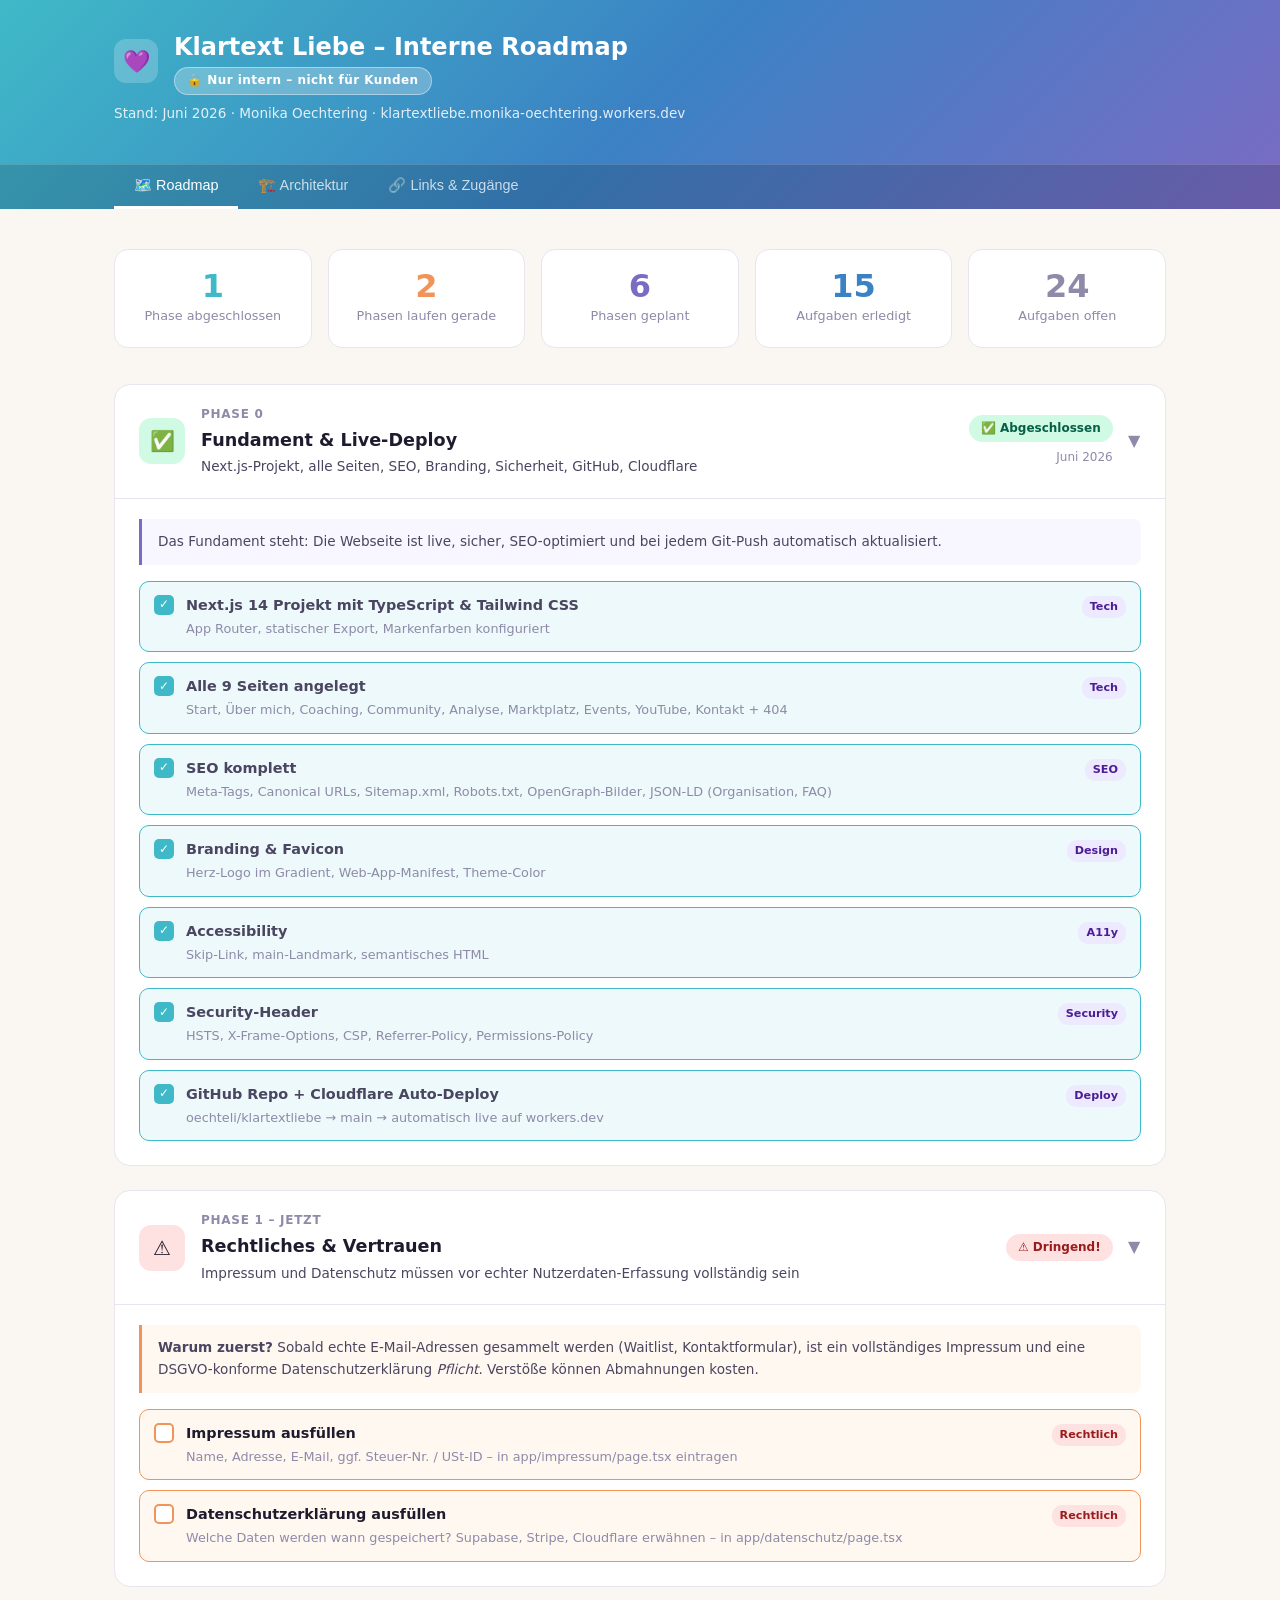
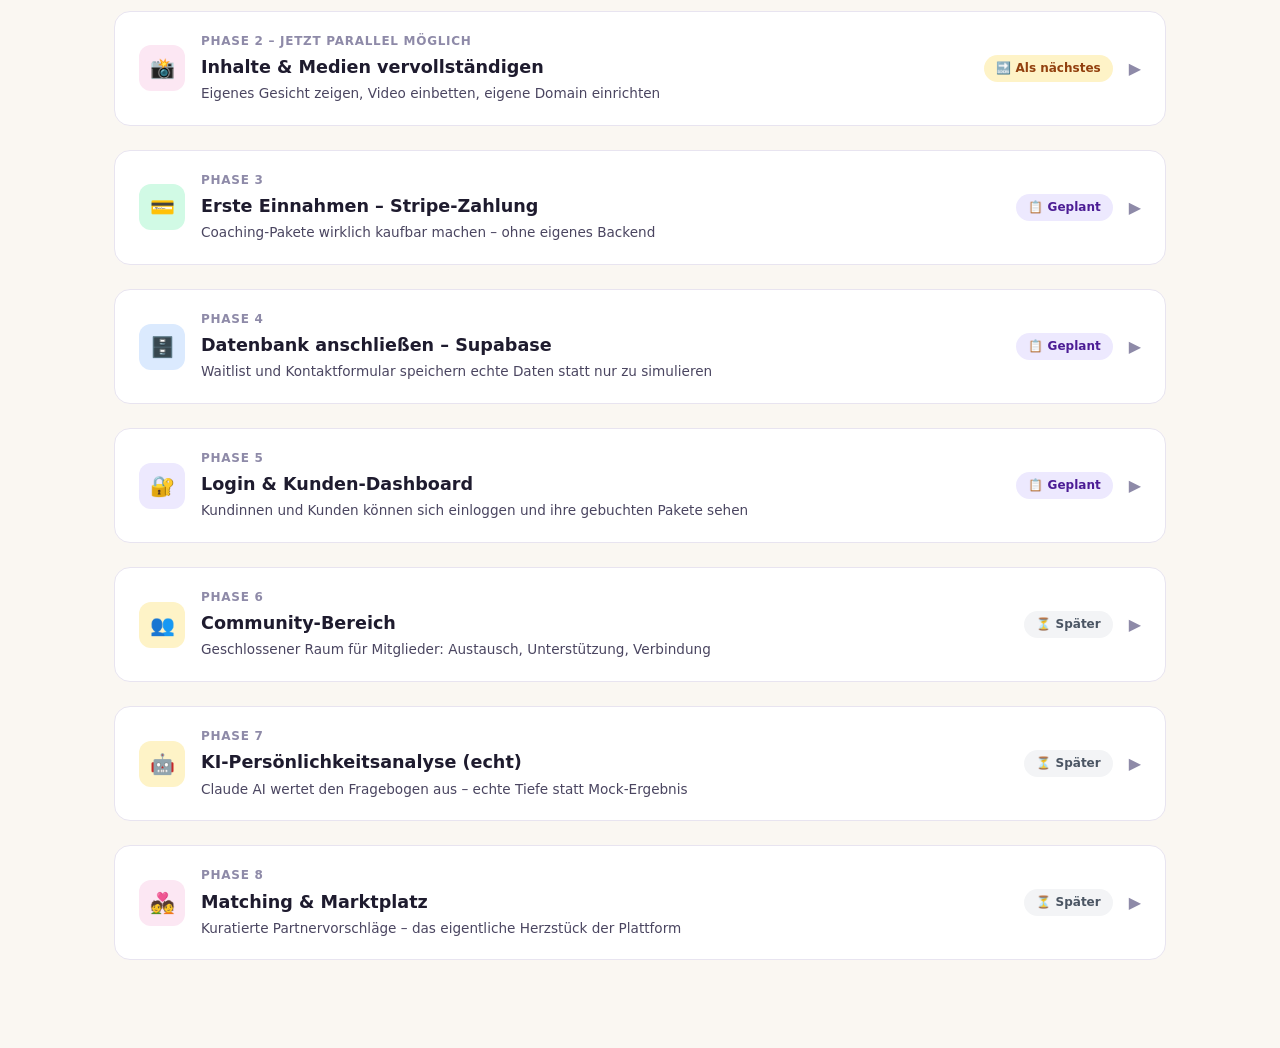
==== index.html @ fbf9bda3 "Initial commit: Klartext Liebe interne Roadmap" ====
<!DOCTYPE html>
<html lang="de">
<head>
  <meta charset="UTF-8" />
  <meta name="viewport" content="width=device-width, initial-scale=1.0" />
  <title>Klartext Liebe – Interne Roadmap</title>
  <style>
    :root {
      --teal:   #3FB9C7;
      --blue:   #3B82C4;
      --violet: #7C6BC4;
      --pink:   #E06A9E;
      --orange: #F0945A;
      --cream:  #FAF7F2;
      --ink:    #1E1B2E;
      --ink2:   #4A4560;
      --ink3:   #8E8AA8;
      --white:  #FFFFFF;
      --border: #E8E4F0;
      --done-bg:   #EDF9FA;
      --done-bdr:  #3FB9C7;
      --open-bg:   #F8F7FF;
      --open-bdr:  #D4CEF0;
      --warn-bg:   #FFF8F0;
      --warn-bdr:  #F0945A;
    }
    * { box-sizing: border-box; margin: 0; padding: 0; }
    body {
      font-family: 'Segoe UI', system-ui, -apple-system, sans-serif;
      background: var(--cream);
      color: var(--ink);
      line-height: 1.6;
    }

    /* ── HEADER ── */
    header {
      background: linear-gradient(135deg, var(--teal), var(--blue), var(--violet));
      color: white;
      padding: 0;
    }
    .header-inner {
      max-width: 1100px;
      margin: 0 auto;
      padding: 28px 24px 20px;
    }
    .header-top {
      display: flex;
      align-items: center;
      gap: 16px;
      margin-bottom: 8px;
    }
    .header-logo {
      width: 44px; height: 44px;
      background: rgba(255,255,255,.2);
      border-radius: 12px;
      display: flex; align-items: center; justify-content: center;
      font-size: 22px;
    }
    .header-title { font-size: 1.5rem; font-weight: 700; }
    .header-sub { font-size: .85rem; opacity: .85; margin-bottom: 20px; }
    .badge-intern {
      display: inline-block;
      background: rgba(255,255,255,.25);
      border: 1px solid rgba(255,255,255,.4);
      border-radius: 20px;
      padding: 3px 12px;
      font-size: .75rem;
      font-weight: 600;
      letter-spacing: .04em;
    }

    /* ── NAV ── */
    nav {
      background: rgba(0,0,0,.15);
      border-top: 1px solid rgba(255,255,255,.15);
    }
    .nav-inner {
      max-width: 1100px;
      margin: 0 auto;
      padding: 0 24px;
      display: flex;
      gap: 0;
    }
    .nav-btn {
      background: none;
      border: none;
      color: rgba(255,255,255,.75);
      padding: 12px 20px;
      font-size: .9rem;
      font-weight: 500;
      cursor: pointer;
      border-bottom: 3px solid transparent;
      transition: all .2s;
    }
    .nav-btn:hover { color: white; }
    .nav-btn.active {
      color: white;
      border-bottom-color: white;
    }

    /* ── MAIN ── */
    main {
      max-width: 1100px;
      margin: 0 auto;
      padding: 32px 24px 64px;
    }

    /* ── TABS ── */
    .tab { display: none; }
    .tab.active { display: block; }

    /* ── PROGRESS OVERVIEW ── */
    .progress-grid {
      display: grid;
      grid-template-columns: repeat(auto-fit, minmax(160px, 1fr));
      gap: 16px;
      margin-bottom: 36px;
    }
    .progress-card {
      background: white;
      border-radius: 14px;
      padding: 20px;
      border: 1px solid var(--border);
      text-align: center;
    }
    .progress-num {
      font-size: 2rem;
      font-weight: 700;
      line-height: 1;
      margin-bottom: 4px;
    }
    .progress-label { font-size: .8rem; color: var(--ink3); }
    .c-teal   { color: var(--teal); }
    .c-orange { color: var(--orange); }
    .c-blue   { color: var(--blue); }
    .c-violet { color: var(--violet); }

    /* ── PHASE CARDS ── */
    .phase {
      background: white;
      border-radius: 16px;
      border: 1px solid var(--border);
      margin-bottom: 24px;
      overflow: hidden;
    }
    .phase-header {
      display: flex;
      align-items: center;
      gap: 16px;
      padding: 20px 24px;
      cursor: pointer;
      user-select: none;
    }
    .phase-header:hover { background: var(--cream); }
    .phase-icon {
      width: 46px; height: 46px;
      border-radius: 12px;
      display: flex; align-items: center; justify-content: center;
      font-size: 20px;
      flex-shrink: 0;
    }
    .phase-meta { flex: 1; }
    .phase-num {
      font-size: .75rem;
      font-weight: 600;
      letter-spacing: .06em;
      color: var(--ink3);
      text-transform: uppercase;
    }
    .phase-title { font-size: 1.1rem; font-weight: 700; margin: 2px 0; }
    .phase-desc { font-size: .85rem; color: var(--ink2); }
    .phase-status {
      display: flex;
      flex-direction: column;
      align-items: flex-end;
      gap: 6px;
    }
    .status-pill {
      padding: 4px 12px;
      border-radius: 20px;
      font-size: .75rem;
      font-weight: 600;
    }
    .pill-done   { background: #D1FAE5; color: #065F46; }
    .pill-active { background: #FEF3C7; color: #92400E; }
    .pill-open   { background: #EDE9FE; color: #4C1D95; }
    .pill-later  { background: #F3F4F6; color: #4B5563; }
    .pill-urgent { background: #FEE2E2; color: #991B1B; }
    .phase-chevron {
      font-size: 1rem;
      color: var(--ink3);
      transition: transform .2s;
    }
    .phase.open .phase-chevron { transform: rotate(90deg); }

    .phase-body {
      display: none;
      border-top: 1px solid var(--border);
      padding: 20px 24px 24px;
    }
    .phase.open .phase-body { display: block; }

    .phase-why {
      background: var(--open-bg);
      border-left: 3px solid var(--violet);
      border-radius: 0 8px 8px 0;
      padding: 12px 16px;
      font-size: .85rem;
      color: var(--ink2);
      margin-bottom: 16px;
    }

    /* ── TASK LIST ── */
    .task-list { list-style: none; display: flex; flex-direction: column; gap: 10px; }
    .task-item {
      display: flex;
      align-items: flex-start;
      gap: 12px;
      padding: 12px 14px;
      border-radius: 10px;
      border: 1px solid;
    }
    .task-item.done {
      background: var(--done-bg);
      border-color: var(--done-bdr);
    }
    .task-item.open {
      background: var(--open-bg);
      border-color: var(--open-bdr);
    }
    .task-item.urgent {
      background: var(--warn-bg);
      border-color: var(--warn-bdr);
    }
    .task-check {
      width: 20px; height: 20px;
      border-radius: 5px;
      flex-shrink: 0;
      margin-top: 1px;
      display: flex; align-items: center; justify-content: center;
      font-size: 12px;
      font-weight: 700;
    }
    .task-item.done .task-check   { background: var(--teal); color: white; }
    .task-item.open .task-check   { background: white; border: 2px solid var(--open-bdr); }
    .task-item.urgent .task-check { background: white; border: 2px solid var(--orange); }
    .task-content { flex: 1; }
    .task-name { font-size: .9rem; font-weight: 600; }
    .task-item.done .task-name { color: var(--ink2); }
    .task-detail { font-size: .8rem; color: var(--ink3); margin-top: 2px; }
    .task-tag {
      font-size: .7rem;
      padding: 2px 8px;
      border-radius: 10px;
      font-weight: 600;
      flex-shrink: 0;
      margin-top: 2px;
    }
    .tag-legal  { background: #FEE2E2; color: #991B1B; }
    .tag-stripe { background: #D1FAE5; color: #065F46; }
    .tag-supa   { background: #DBEAFE; color: #1E40AF; }
    .tag-dev    { background: #EDE9FE; color: #4C1D95; }
    .tag-ai     { background: #FEF3C7; color: #92400E; }
    .tag-content{ background: #FCE7F3; color: #831843; }

    /* ── ARCHITEKTUR-TAB ── */
    .arch-section { margin-bottom: 32px; }
    .arch-title {
      font-size: 1rem;
      font-weight: 700;
      color: var(--violet);
      border-bottom: 2px solid var(--violet);
      padding-bottom: 6px;
      margin-bottom: 16px;
    }
    .arch-grid {
      display: grid;
      grid-template-columns: repeat(auto-fit, minmax(220px, 1fr));
      gap: 14px;
    }
    .arch-card {
      background: white;
      border-radius: 12px;
      border: 1px solid var(--border);
      padding: 16px;
    }
    .arch-card-icon { font-size: 1.6rem; margin-bottom: 8px; }
    .arch-card-name { font-size: .9rem; font-weight: 700; margin-bottom: 4px; }
    .arch-card-desc { font-size: .78rem; color: var(--ink2); }
    .arch-card-status {
      margin-top: 8px;
      font-size: .72rem;
      font-weight: 600;
    }
    .as-live  { color: #065F46; }
    .as-plan  { color: #1E40AF; }
    .as-later { color: #6B7280; }

    .flow-box {
      background: white;
      border: 1px solid var(--border);
      border-radius: 12px;
      padding: 20px 24px;
      margin-bottom: 16px;
    }
    .flow-row {
      display: flex;
      align-items: center;
      gap: 8px;
      flex-wrap: wrap;
      margin-bottom: 8px;
    }
    .flow-step {
      background: linear-gradient(135deg, var(--teal), var(--blue));
      color: white;
      padding: 6px 14px;
      border-radius: 8px;
      font-size: .82rem;
      font-weight: 600;
    }
    .flow-step.done { background: #D1FAE5; color: #065F46; }
    .flow-step.plan { background: #EDE9FE; color: #4C1D95; }
    .flow-arrow { color: var(--ink3); font-size: 1.1rem; }
    .flow-label { font-size: .8rem; color: var(--ink2); margin-top: 4px; }

    /* ── LINKS ── */
    .links-row {
      display: flex;
      gap: 12px;
      flex-wrap: wrap;
      margin-top: 20px;
    }
    .link-pill {
      display: inline-flex;
      align-items: center;
      gap: 6px;
      background: white;
      border: 1px solid var(--border);
      border-radius: 8px;
      padding: 8px 16px;
      font-size: .85rem;
      font-weight: 500;
      text-decoration: none;
      color: var(--blue);
    }
    .link-pill:hover { border-color: var(--blue); }

    /* ── RESPONSIVE ── */
    @media (max-width: 600px) {
      .nav-btn { padding: 10px 12px; font-size: .8rem; }
      .phase-status { display: none; }
    }
  </style>
</head>
<body>

<header>
  <div class="header-inner">
    <div class="header-top">
      <div class="header-logo">💜</div>
      <div>
        <div class="header-title">Klartext Liebe – Interne Roadmap</div>
        <span class="badge-intern">🔒 Nur intern – nicht für Kunden</span>
      </div>
    </div>
    <div class="header-sub">Stand: Juni 2026 · Monika Oechtering · klartextliebe.monika-oechtering.workers.dev</div>
  </div>
  <nav>
    <div class="nav-inner">
      <button class="nav-btn active" onclick="showTab('roadmap', this)">🗺️ Roadmap</button>
      <button class="nav-btn" onclick="showTab('architektur', this)">🏗️ Architektur</button>
      <button class="nav-btn" onclick="showTab('links', this)">🔗 Links & Zugänge</button>
    </div>
  </nav>
</header>

<main>

  <!-- ══════════════════════════════════════════════════════ -->
  <!-- TAB: ROADMAP                                          -->
  <!-- ══════════════════════════════════════════════════════ -->
  <div id="tab-roadmap" class="tab active">

    <!-- Fortschritts-Übersicht -->
    <div class="progress-grid" style="margin-top:8px;">
      <div class="progress-card">
        <div class="progress-num c-teal">1</div>
        <div class="progress-label">Phase abgeschlossen</div>
      </div>
      <div class="progress-card">
        <div class="progress-num c-orange">2</div>
        <div class="progress-label">Phasen laufen gerade</div>
      </div>
      <div class="progress-card">
        <div class="progress-num c-violet">6</div>
        <div class="progress-label">Phasen geplant</div>
      </div>
      <div class="progress-card">
        <div class="progress-num c-blue">15</div>
        <div class="progress-label">Aufgaben erledigt</div>
      </div>
      <div class="progress-card">
        <div class="progress-num" style="color:var(--ink3)">24</div>
        <div class="progress-label">Aufgaben offen</div>
      </div>
    </div>

    <!-- PHASE 0 -->
    <div class="phase open" id="p0">
      <div class="phase-header" onclick="togglePhase('p0')">
        <div class="phase-icon" style="background:#D1FAE5">✅</div>
        <div class="phase-meta">
          <div class="phase-num">Phase 0</div>
          <div class="phase-title">Fundament &amp; Live-Deploy</div>
          <div class="phase-desc">Next.js-Projekt, alle Seiten, SEO, Branding, Sicherheit, GitHub, Cloudflare</div>
        </div>
        <div class="phase-status">
          <span class="status-pill pill-done">✅ Abgeschlossen</span>
          <span style="font-size:.75rem;color:var(--ink3)">Juni 2026</span>
        </div>
        <span class="phase-chevron">▶</span>
      </div>
      <div class="phase-body">
        <div class="phase-why">
          Das Fundament steht: Die Webseite ist live, sicher, SEO-optimiert und bei jedem Git-Push automatisch aktualisiert.
        </div>
        <ul class="task-list">
          <li class="task-item done"><div class="task-check">✓</div><div class="task-content"><div class="task-name">Next.js 14 Projekt mit TypeScript &amp; Tailwind CSS</div><div class="task-detail">App Router, statischer Export, Markenfarben konfiguriert</div></div><span class="task-tag tag-dev">Tech</span></li>
          <li class="task-item done"><div class="task-check">✓</div><div class="task-content"><div class="task-name">Alle 9 Seiten angelegt</div><div class="task-detail">Start, Über mich, Coaching, Community, Analyse, Marktplatz, Events, YouTube, Kontakt + 404</div></div><span class="task-tag tag-dev">Tech</span></li>
          <li class="task-item done"><div class="task-check">✓</div><div class="task-content"><div class="task-name">SEO komplett</div><div class="task-detail">Meta-Tags, Canonical URLs, Sitemap.xml, Robots.txt, OpenGraph-Bilder, JSON-LD (Organisation, FAQ)</div></div><span class="task-tag tag-dev">SEO</span></li>
          <li class="task-item done"><div class="task-check">✓</div><div class="task-content"><div class="task-name">Branding &amp; Favicon</div><div class="task-detail">Herz-Logo im Gradient, Web-App-Manifest, Theme-Color</div></div><span class="task-tag tag-dev">Design</span></li>
          <li class="task-item done"><div class="task-check">✓</div><div class="task-content"><div class="task-name">Accessibility</div><div class="task-detail">Skip-Link, main-Landmark, semantisches HTML</div></div><span class="task-tag tag-dev">A11y</span></li>
          <li class="task-item done"><div class="task-check">✓</div><div class="task-content"><div class="task-name">Security-Header</div><div class="task-detail">HSTS, X-Frame-Options, CSP, Referrer-Policy, Permissions-Policy</div></div><span class="task-tag tag-dev">Security</span></li>
          <li class="task-item done"><div class="task-check">✓</div><div class="task-content"><div class="task-name">GitHub Repo + Cloudflare Auto-Deploy</div><div class="task-detail">oechteli/klartextliebe → main → automatisch live auf workers.dev</div></div><span class="task-tag tag-dev">Deploy</span></li>
        </ul>
      </div>
    </div>

    <!-- PHASE 1 -->
    <div class="phase open" id="p1">
      <div class="phase-header" onclick="togglePhase('p1')">
        <div class="phase-icon" style="background:#FEE2E2">⚠️</div>
        <div class="phase-meta">
          <div class="phase-num">Phase 1 – JETZT</div>
          <div class="phase-title">Rechtliches &amp; Vertrauen</div>
          <div class="phase-desc">Impressum und Datenschutz müssen vor echter Nutzerdaten-Erfassung vollständig sein</div>
        </div>
        <div class="phase-status">
          <span class="status-pill pill-urgent">⚠️ Dringend!</span>
        </div>
        <span class="phase-chevron">▶</span>
      </div>
      <div class="phase-body">
        <div class="phase-why" style="border-color:var(--orange);background:var(--warn-bg)">
          <strong>Warum zuerst?</strong> Sobald echte E-Mail-Adressen gesammelt werden (Waitlist, Kontaktformular), ist ein vollständiges Impressum und eine DSGVO-konforme Datenschutzerklärung <em>Pflicht</em>. Verstöße können Abmahnungen kosten.
        </div>
        <ul class="task-list">
          <li class="task-item urgent"><div class="task-check"></div><div class="task-content"><div class="task-name">Impressum ausfüllen</div><div class="task-detail">Name, Adresse, E-Mail, ggf. Steuer-Nr. / USt-ID – in app/impressum/page.tsx eintragen</div></div><span class="task-tag tag-legal">Rechtlich</span></li>
          <li class="task-item urgent"><div class="task-check"></div><div class="task-content"><div class="task-name">Datenschutzerklärung ausfüllen</div><div class="task-detail">Welche Daten werden wann gespeichert? Supabase, Stripe, Cloudflare erwähnen – in app/datenschutz/page.tsx</div></div><span class="task-tag tag-legal">Rechtlich</span></li>
        </ul>
      </div>
    </div>

    <!-- PHASE 2 -->
    <div class="phase" id="p2">
      <div class="phase-header" onclick="togglePhase('p2')">
        <div class="phase-icon" style="background:#FCE7F3">📸</div>
        <div class="phase-meta">
          <div class="phase-num">Phase 2 – Jetzt parallel möglich</div>
          <div class="phase-title">Inhalte &amp; Medien vervollständigen</div>
          <div class="phase-desc">Eigenes Gesicht zeigen, Video einbetten, eigene Domain einrichten</div>
        </div>
        <div class="phase-status">
          <span class="status-pill pill-active">🔜 Als nächstes</span>
        </div>
        <span class="phase-chevron">▶</span>
      </div>
      <div class="phase-body">
        <div class="phase-why">
          Vertrauen entsteht durch ein echtes Gesicht und persönliche Stimme. YouTube-Videos zeigen die Persönlichkeit. Eine eigene Domain (klartext-liebe.de) wirkt professioneller als workers.dev.
        </div>
        <ul class="task-list">
          <li class="task-item open"><div class="task-check"></div><div class="task-content"><div class="task-name">Profil-Foto hochladen</div><div class="task-detail">Foto unter public/brand/ ablegen, in app/ueber-mich/page.tsx einbinden</div></div><span class="task-tag tag-content">Inhalt</span></li>
          <li class="task-item open"><div class="task-check"></div><div class="task-content"><div class="task-name">YouTube-Video einbetten</div><div class="task-detail">Erstes @klartextliebe-Video in app/youtube/page.tsx einbinden (Intro-Video / Teaser)</div></div><span class="task-tag tag-content">Inhalt</span></li>
          <li class="task-item open"><div class="task-check"></div><div class="task-content"><div class="task-name">Domain klartext-liebe.de kaufen &amp; verbinden</div><div class="task-detail">Bei Cloudflare oder einem Registrar kaufen → DNS-Eintrag auf Cloudflare Workers → NEXT_PUBLIC_SITE_URL als Build-Variable setzen</div></div><span class="task-tag tag-dev">Domain</span></li>
        </ul>
      </div>
    </div>

    <!-- PHASE 3 -->
    <div class="phase" id="p3">
      <div class="phase-header" onclick="togglePhase('p3')">
        <div class="phase-icon" style="background:#D1FAE5">💳</div>
        <div class="phase-meta">
          <div class="phase-num">Phase 3</div>
          <div class="phase-title">Erste Einnahmen – Stripe-Zahlung</div>
          <div class="phase-desc">Coaching-Pakete wirklich kaufbar machen – ohne eigenes Backend</div>
        </div>
        <div class="phase-status">
          <span class="status-pill pill-open">📋 Geplant</span>
        </div>
        <span class="phase-chevron">▶</span>
      </div>
      <div class="phase-body">
        <div class="phase-why">
          Stripe Payment Links funktionieren ohne eigenen Server: Monika erstellt in Stripe einen Link, der wird in den Code eingetragen – Buttons werden sofort kaufbar. Stripe übernimmt Zahlung, Quittung, Steuern.
        </div>
        <ul class="task-list">
          <li class="task-item open"><div class="task-check"></div><div class="task-content"><div class="task-name">Stripe-Konto eröffnen &amp; verifizieren</div><div class="task-detail">stripe.com → Konto für Monika Oechtering, Bankverbindung hinterlegen</div></div><span class="task-tag tag-stripe">Stripe</span></li>
          <li class="task-item open"><div class="task-check"></div><div class="task-content"><div class="task-name">Payment Links für Coaching-Pakete anlegen</div><div class="task-detail">Z. B. „Erstgespräch 60 min", „3-Monats-Begleitung", etc. – je ein Stripe Payment Link</div></div><span class="task-tag tag-stripe">Stripe</span></li>
          <li class="task-item open"><div class="task-check"></div><div class="task-content"><div class="task-name">Links in lib/stripe-links.ts eintragen</div><div class="task-detail">Platzhalter ersetzen → Buttons auf der Website zeigen echten Kauflink</div></div><span class="task-tag tag-stripe">Stripe</span></li>
          <li class="task-item open"><div class="task-check"></div><div class="task-content"><div class="task-name">„Bald buchbar"-Hinweis entfernen</div><div class="task-detail">In den Coaching-Komponenten die Platzhalter-Buttons durch echte Kauf-Buttons ersetzen</div></div><span class="task-tag tag-stripe">Stripe</span></li>
        </ul>
      </div>
    </div>

    <!-- PHASE 4 -->
    <div class="phase" id="p4">
      <div class="phase-header" onclick="togglePhase('p4')">
        <div class="phase-icon" style="background:#DBEAFE">🗄️</div>
        <div class="phase-meta">
          <div class="phase-num">Phase 4</div>
          <div class="phase-title">Datenbank anschließen – Supabase</div>
          <div class="phase-desc">Waitlist und Kontaktformular speichern echte Daten statt nur zu simulieren</div>
        </div>
        <div class="phase-status">
          <span class="status-pill pill-open">📋 Geplant</span>
        </div>
        <span class="phase-chevron">▶</span>
      </div>
      <div class="phase-body">
        <div class="phase-why">
          Supabase ist eine fertige Datenbank-Plattform (wie ein „Backend aus der Steckdose"). Die Formulare simulieren aktuell nur das Absenden – mit Supabase landen Anfragen wirklich in einer Datenbank, die Monika einsehen kann.
        </div>
        <ul class="task-list">
          <li class="task-item open"><div class="task-check"></div><div class="task-content"><div class="task-name">Supabase-Projekt erstellen</div><div class="task-detail">supabase.com → neues Projekt anlegen, Region EU-West wählen (DSGVO)</div></div><span class="task-tag tag-supa">Supabase</span></li>
          <li class="task-item open"><div class="task-check"></div><div class="task-content"><div class="task-name">Umgebungsvariablen setzen</div><div class="task-detail">.env.local anlegen: NEXT_PUBLIC_SUPABASE_URL und NEXT_PUBLIC_SUPABASE_ANON_KEY eintragen</div></div><span class="task-tag tag-supa">Supabase</span></li>
          <li class="task-item open"><div class="task-check"></div><div class="task-content"><div class="task-name">Datenbankschema einrichten</div><div class="task-detail">Migration supabase/migrations/0001_init.sql ausführen → Tabellen waitlist, contacts, profiles werden angelegt</div></div><span class="task-tag tag-supa">Supabase</span></li>
          <li class="task-item open"><div class="task-check"></div><div class="task-content"><div class="task-name">Waitlist-Formular aktivieren</div><div class="task-detail">In components/forms/WaitlistForm.tsx: Mock-Insert durch echten Supabase-Insert ersetzen</div></div><span class="task-tag tag-supa">Supabase</span></li>
          <li class="task-item open"><div class="task-check"></div><div class="task-content"><div class="task-name">Kontaktformular aktivieren</div><div class="task-detail">In components/forms/ContactForm.tsx: Mock durch echten Supabase-Insert ersetzen</div></div><span class="task-tag tag-supa">Supabase</span></li>
          <li class="task-item open"><div class="task-check"></div><div class="task-content"><div class="task-name">Build-Variable in Cloudflare setzen</div><div class="task-detail">In Cloudflare Workers → Einstellungen → Umgebungsvariablen die Supabase-Keys eintragen</div></div><span class="task-tag tag-dev">Deploy</span></li>
        </ul>
      </div>
    </div>

    <!-- PHASE 5 -->
    <div class="phase" id="p5">
      <div class="phase-header" onclick="togglePhase('p5')">
        <div class="phase-icon" style="background:#EDE9FE">🔐</div>
        <div class="phase-meta">
          <div class="phase-num">Phase 5</div>
          <div class="phase-title">Login &amp; Kunden-Dashboard</div>
          <div class="phase-desc">Kundinnen und Kunden können sich einloggen und ihre gebuchten Pakete sehen</div>
        </div>
        <div class="phase-status">
          <span class="status-pill pill-open">📋 Geplant</span>
        </div>
        <span class="phase-chevron">▶</span>
      </div>
      <div class="phase-body">
        <div class="phase-why">
          Nach dem Kauf eines Coaching-Pakets bekommen Kunden Zugang zu einem persönlichen Bereich: Ihre Buchungen, Unterlagen, Analyse-Ergebnisse und Community-Zugang – alles an einem Ort.
        </div>
        <ul class="task-list">
          <li class="task-item open"><div class="task-check"></div><div class="task-content"><div class="task-name">Supabase Auth einrichten</div><div class="task-detail">E-Mail/Passwort-Login aktivieren, Magic Link als Option, E-Mail-Bestätigung konfigurieren</div></div><span class="task-tag tag-supa">Supabase</span></li>
          <li class="task-item open"><div class="task-check"></div><div class="task-content"><div class="task-name">Login / Registrierung Seite</div><div class="task-detail">Neue Seite app/login/page.tsx mit E-Mail + Passwort-Formular</div></div><span class="task-tag tag-dev">Frontend</span></li>
          <li class="task-item open"><div class="task-check"></div><div class="task-content"><div class="task-name">Kunden-Dashboard</div><div class="task-detail">app/dashboard/page.tsx: Übersicht der gebuchten Pakete, Fortschritt, Downloads, Analyse-Ergebnis</div></div><span class="task-tag tag-dev">Frontend</span></li>
          <li class="task-item open"><div class="task-check"></div><div class="task-content"><div class="task-name">Profil-Seite</div><div class="task-detail">Name, Foto, Interessen bearbeiten – Basis für Matching-Algorithmus</div></div><span class="task-tag tag-dev">Frontend</span></li>
          <li class="task-item open"><div class="task-check"></div><div class="task-content"><div class="task-name">Stripe Webhook → Supabase</div><div class="task-detail">Nach Zahlung automatisch Zugang freischalten (Cloudflare Worker als Webhook-Empfänger)</div></div><span class="task-tag tag-stripe">Stripe</span></li>
        </ul>
      </div>
    </div>

    <!-- PHASE 6 -->
    <div class="phase" id="p6">
      <div class="phase-header" onclick="togglePhase('p6')">
        <div class="phase-icon" style="background:#FEF3C7">👥</div>
        <div class="phase-meta">
          <div class="phase-num">Phase 6</div>
          <div class="phase-title">Community-Bereich</div>
          <div class="phase-desc">Geschlossener Raum für Mitglieder: Austausch, Unterstützung, Verbindung</div>
        </div>
        <div class="phase-status">
          <span class="status-pill pill-later">⏳ Später</span>
        </div>
        <span class="phase-chevron">▶</span>
      </div>
      <div class="phase-body">
        <div class="phase-why">
          Die Community ist das Herzstück von Klartext Liebe: Singles, die gemeinsam wachsen wollen, moderiert von Monika. Nur für zahlende Mitglieder zugänglich.
        </div>
        <ul class="task-list">
          <li class="task-item open"><div class="task-check"></div><div class="task-content"><div class="task-name">Geschützten Bereich mit Auth-Guard einrichten</div><div class="task-detail">Nur eingeloggte &amp; bezahlte Nutzer sehen die Community-Seite</div></div><span class="task-tag tag-dev">Frontend</span></li>
          <li class="task-item open"><div class="task-check"></div><div class="task-content"><div class="task-name">Beiträge schreiben &amp; lesen</div><div class="task-detail">Einfaches Forum: Themen, Beiträge, Kommentare – gespeichert in Supabase</div></div><span class="task-tag tag-dev">Feature</span></li>
          <li class="task-item open"><div class="task-check"></div><div class="task-content"><div class="task-name">Moderations-Tools für Monika</div><div class="task-detail">Admin-Ansicht: Beiträge genehmigen, löschen, Nutzer sperren</div></div><span class="task-tag tag-dev">Feature</span></li>
        </ul>
      </div>
    </div>

    <!-- PHASE 7 -->
    <div class="phase" id="p7">
      <div class="phase-header" onclick="togglePhase('p7')">
        <div class="phase-icon" style="background:#FEF3C7">🤖</div>
        <div class="phase-meta">
          <div class="phase-num">Phase 7</div>
          <div class="phase-title">KI-Persönlichkeitsanalyse (echt)</div>
          <div class="phase-desc">Claude AI wertet den Fragebogen aus – echte Tiefe statt Mock-Ergebnis</div>
        </div>
        <div class="phase-status">
          <span class="status-pill pill-later">⏳ Später</span>
        </div>
        <span class="phase-chevron">▶</span>
      </div>
      <div class="phase-body">
        <div class="phase-why">
          Aktuell gibt lib/analyze-profile.ts regelbasierte Ergebnisse aus. Mit Claude API werden die Antworten wirklich tiefgehend interpretiert und dem Nutzer ein persönliches, nuanciertes Profil zurückgegeben.
        </div>
        <ul class="task-list">
          <li class="task-item open"><div class="task-check"></div><div class="task-content"><div class="task-name">Anthropic API-Key einrichten</div><div class="task-detail">API-Key als Umgebungsvariable in Cloudflare + .env.local</div></div><span class="task-tag tag-ai">KI</span></li>
          <li class="task-item open"><div class="task-check"></div><div class="task-content"><div class="task-name">Cloudflare Worker als KI-Endpunkt</div><div class="task-detail">Serverloser Worker empfängt Fragebogen-Antworten, ruft Claude API auf, gibt Analyse zurück</div></div><span class="task-tag tag-ai">KI</span></li>
          <li class="task-item open"><div class="task-check"></div><div class="task-content"><div class="task-name">Analyse-Ergebnisse speichern</div><div class="task-detail">Profil in Supabase speichern → im Dashboard sichtbar, für Matching nutzbar</div></div><span class="task-tag tag-ai">KI</span></li>
        </ul>
      </div>
    </div>

    <!-- PHASE 8 -->
    <div class="phase" id="p8">
      <div class="phase-header" onclick="togglePhase('p8')">
        <div class="phase-icon" style="background:#FCE7F3">💑</div>
        <div class="phase-meta">
          <div class="phase-num">Phase 8</div>
          <div class="phase-title">Matching &amp; Marktplatz</div>
          <div class="phase-desc">Kuratierte Partnervorschläge – das eigentliche Herzstück der Plattform</div>
        </div>
        <div class="phase-status">
          <span class="status-pill pill-later">⏳ Später</span>
        </div>
        <span class="phase-chevron">▶</span>
      </div>
      <div class="phase-body">
        <div class="phase-why">
          Matching ist das Alleinstellungsmerkmal von Klartext Liebe – kein Algorithmus, sondern Monika kuratiert persönlich, wer zu wem passt. Die Plattform unterstützt dabei mit Profilen und Werkzeugen.
        </div>
        <ul class="task-list">
          <li class="task-item open"><div class="task-check"></div><div class="task-content"><div class="task-name">Profil-Erstellung für Mitglieder</div><div class="task-detail">Ausführliches Profil: Fotos, Werte, Wünsche, Persönlichkeitsanalyse-Ergebnis</div></div><span class="task-tag tag-dev">Feature</span></li>
          <li class="task-item open"><div class="task-check"></div><div class="task-content"><div class="task-name">Admin-Freigabe-Workflow</div><div class="task-detail">Monika prüft jedes Profil bevor es sichtbar wird → Qualitätssicherung</div></div><span class="task-tag tag-dev">Feature</span></li>
          <li class="task-item open"><div class="task-check"></div><div class="task-content"><div class="task-name">Kuratierte Vorschläge verschicken</div><div class="task-detail">Monika wählt Matches manuell aus und schickt Vorschläge per E-Mail / Dashboard-Nachricht</div></div><span class="task-tag tag-dev">Feature</span></li>
        </ul>
      </div>
    </div>

  </div><!-- /tab-roadmap -->

  <!-- ══════════════════════════════════════════════════════ -->
  <!-- TAB: ARCHITEKTUR                                      -->
  <!-- ══════════════════════════════════════════════════════ -->
  <div id="tab-architektur" class="tab">

    <div class="arch-section">
      <div class="arch-title">🔄 Wie funktioniert die Website? (Schritt für Schritt)</div>
      <div class="flow-box">
        <div class="flow-label" style="margin-bottom:12px;font-weight:600;">Deploy-Prozess (wie Änderungen live gehen)</div>
        <div class="flow-row">
          <span class="flow-step done">1. Monika / Claude ändert Code</span>
          <span class="flow-arrow">→</span>
          <span class="flow-step done">2. Git Push auf „main"</span>
          <span class="flow-arrow">→</span>
          <span class="flow-step done">3. Cloudflare baut die Seite</span>
          <span class="flow-arrow">→</span>
          <span class="flow-step done">4. In ~2 Minuten live</span>
        </div>
        <div class="flow-label">Der Code liegt auf GitHub (oechteli/klartextliebe). Cloudflare schaut ständig ob sich etwas ändert und baut dann automatisch neu.</div>
      </div>

      <div class="flow-box">
        <div class="flow-label" style="margin-bottom:12px;font-weight:600;">Nutzer-Reise (Was passiert wenn jemand die Seite besucht)</div>
        <div class="flow-row">
          <span class="flow-step done">Browser öffnet Website</span>
          <span class="flow-arrow">→</span>
          <span class="flow-step done">Cloudflare liefert HTML aus</span>
          <span class="flow-arrow">→</span>
          <span class="flow-step plan">Login (Phase 5)</span>
          <span class="flow-arrow">→</span>
          <span class="flow-step plan">Supabase prüft Zugang</span>
          <span class="flow-arrow">→</span>
          <span class="flow-step plan">Dashboard zeigt Pakete</span>
        </div>
        <div class="flow-label">Grau = noch nicht gebaut. Weiß/Grün = bereits live.</div>
      </div>
    </div>

    <div class="arch-section">
      <div class="arch-title">🧩 Die Bausteine (Technologie-Übersicht)</div>
      <div class="arch-grid">
        <div class="arch-card">
          <div class="arch-card-icon">⚛️</div>
          <div class="arch-card-name">Next.js 14</div>
          <div class="arch-card-desc">Das Grundgerüst der Website. Baut alle Seiten, verwaltet das Routing (welche URL → welche Seite), optimiert Bilder und Ladezeiten.</div>
          <div class="arch-card-status as-live">✅ Live</div>
        </div>
        <div class="arch-card">
          <div class="arch-card-icon">🎨</div>
          <div class="arch-card-name">Tailwind CSS</div>
          <div class="arch-card-desc">Das Design-System. Alle Farben, Abstände, Schriftgrößen – alles in einer Konfigurationsdatei definiert. Konsequentes Branding.</div>
          <div class="arch-card-status as-live">✅ Live</div>
        </div>
        <div class="arch-card">
          <div class="arch-card-icon">☁️</div>
          <div class="arch-card-name">Cloudflare Workers</div>
          <div class="arch-card-desc">Hosting. Die fertige Website wird hier gespeichert und weltweit superschnell ausgeliefert. Auto-Deploy bei jedem GitHub-Push.</div>
          <div class="arch-card-status as-live">✅ Live</div>
        </div>
        <div class="arch-card">
          <div class="arch-card-icon">🐙</div>
          <div class="arch-card-name">GitHub</div>
          <div class="arch-card-desc">Versionskontrolle. Jede Änderung am Code wird hier gespeichert. Man kann jederzeit zu einer älteren Version zurück.</div>
          <div class="arch-card-status as-live">✅ Live</div>
        </div>
        <div class="arch-card">
          <div class="arch-card-icon">🗄️</div>
          <div class="arch-card-name">Supabase</div>
          <div class="arch-card-desc">Datenbank + Login. Hier werden Nutzerdaten, Kontaktanfragen, Waitlist-Einträge und Coaching-Profile gespeichert.</div>
          <div class="arch-card-status as-plan">📋 Phase 4</div>
        </div>
        <div class="arch-card">
          <div class="arch-card-icon">💳</div>
          <div class="arch-card-name">Stripe</div>
          <div class="arch-card-desc">Zahlungsabwicklung. Kunden bezahlen Coaching-Pakete sicher über Stripe. Monika sieht alle Transaktionen im Stripe-Dashboard.</div>
          <div class="arch-card-status as-plan">📋 Phase 3</div>
        </div>
        <div class="arch-card">
          <div class="arch-card-icon">🤖</div>
          <div class="arch-card-name">Claude AI (Anthropic)</div>
          <div class="arch-card-desc">KI für Persönlichkeitsanalyse. Wertet Fragebogen-Antworten tiefgehend aus und erstellt ein persönliches Profil.</div>
          <div class="arch-card-status as-later">⏳ Phase 7</div>
        </div>
        <div class="arch-card">
          <div class="arch-card-icon">🌐</div>
          <div class="arch-card-name">Eigene Domain</div>
          <div class="arch-card-desc">klartext-liebe.de statt der langen workers.dev-Adresse. Professioneller, merkbarer, vertrauenswürdiger.</div>
          <div class="arch-card-status as-plan">📋 Phase 2</div>
        </div>
      </div>
    </div>

    <div class="arch-section">
      <div class="arch-title">📂 Datei-Struktur (wo was liegt)</div>
      <div class="flow-box" style="font-family:monospace;font-size:.82rem;line-height:1.9;color:var(--ink2)">
        <span style="color:var(--violet);font-weight:700">klartext-liebe/</span><br>
        &nbsp;&nbsp;<span style="color:var(--blue)">app/</span> &nbsp;&nbsp;&nbsp;&nbsp;&nbsp;&nbsp;&nbsp;&nbsp;&nbsp;&nbsp;&nbsp;&nbsp;&nbsp;&nbsp;&nbsp;&nbsp;&nbsp;&nbsp;← Alle Seiten der Website<br>
        &nbsp;&nbsp;&nbsp;&nbsp;<span style="color:var(--teal)">page.tsx</span> &nbsp;&nbsp;&nbsp;&nbsp;&nbsp;&nbsp;&nbsp;&nbsp;← Startseite<br>
        &nbsp;&nbsp;&nbsp;&nbsp;<span style="color:var(--teal)">coaching/</span> &nbsp;&nbsp;&nbsp;&nbsp;&nbsp;&nbsp;&nbsp;← Coaching-Seite<br>
        &nbsp;&nbsp;&nbsp;&nbsp;<span style="color:var(--teal)">ueber-mich/</span> &nbsp;&nbsp;&nbsp;&nbsp;← Über-mich-Seite (Foto fehlt noch)<br>
        &nbsp;&nbsp;&nbsp;&nbsp;<span style="color:var(--teal)">impressum/</span> &nbsp;&nbsp;&nbsp;&nbsp;&nbsp;← ⚠️ Noch ausfüllen!<br>
        &nbsp;&nbsp;&nbsp;&nbsp;<span style="color:var(--teal)">datenschutz/</span> &nbsp;&nbsp;&nbsp;← ⚠️ Noch ausfüllen!<br>
        &nbsp;&nbsp;<span style="color:var(--blue)">components/</span> &nbsp;&nbsp;&nbsp;&nbsp;&nbsp;&nbsp;&nbsp;&nbsp;&nbsp;← Wiederverwendbare Bausteine<br>
        &nbsp;&nbsp;&nbsp;&nbsp;<span style="color:var(--ink3)">forms/</span> &nbsp;&nbsp;&nbsp;&nbsp;&nbsp;&nbsp;&nbsp;&nbsp;&nbsp;&nbsp;← Formulare (aktuell: Mock)<br>
        &nbsp;&nbsp;&nbsp;&nbsp;<span style="color:var(--ink3)">sections/</span> &nbsp;&nbsp;&nbsp;&nbsp;&nbsp;&nbsp;← Startseiten-Bereiche (Hero, Offer…)<br>
        &nbsp;&nbsp;<span style="color:var(--blue)">lib/</span> &nbsp;&nbsp;&nbsp;&nbsp;&nbsp;&nbsp;&nbsp;&nbsp;&nbsp;&nbsp;&nbsp;&nbsp;&nbsp;&nbsp;&nbsp;&nbsp;&nbsp;&nbsp;&nbsp;← Daten &amp; Logik<br>
        &nbsp;&nbsp;&nbsp;&nbsp;<span style="color:var(--orange)">stripe-links.ts</span> &nbsp;← ⏳ Stripe-URLs eintragen<br>
        &nbsp;&nbsp;&nbsp;&nbsp;<span style="color:var(--orange)">analyze-profile.ts</span>← ⏳ Noch Mock → KI Phase 7<br>
        &nbsp;&nbsp;<span style="color:var(--blue)">public/brand/</span> &nbsp;&nbsp;&nbsp;&nbsp;&nbsp;&nbsp;&nbsp;&nbsp;← Bilder (logo.jpg, header.jpg)<br>
        &nbsp;&nbsp;<span style="color:var(--blue)">tailwind.config.ts</span> &nbsp;&nbsp;&nbsp;← Markenfarben
      </div>
    </div>

  </div><!-- /tab-architektur -->

  <!-- ══════════════════════════════════════════════════════ -->
  <!-- TAB: LINKS                                            -->
  <!-- ══════════════════════════════════════════════════════ -->
  <div id="tab-links" class="tab">

    <div style="background:white;border:1px solid var(--border);border-radius:16px;padding:24px;margin-bottom:20px;">
      <h2 style="font-size:1rem;font-weight:700;margin-bottom:16px;color:var(--violet)">🌐 Live-URLs</h2>
      <table style="width:100%;border-collapse:collapse;font-size:.88rem;">
        <tr style="border-bottom:1px solid var(--border)">
          <td style="padding:10px 0;color:var(--ink2);width:35%">Kunden-Website</td>
          <td style="padding:10px 0;"><a href="https://klartextliebe.monika-oechtering.workers.dev" target="_blank" style="color:var(--blue)">klartextliebe.monika-oechtering.workers.dev</a></td>
        </tr>
        <tr style="border-bottom:1px solid var(--border)">
          <td style="padding:10px 0;color:var(--ink2)">Diese Roadmap</td>
          <td style="padding:10px 0;"><a href="https://klartext-roadmap.pages.dev" target="_blank" style="color:var(--blue)">klartext-roadmap.pages.dev</a></td>
        </tr>
        <tr>
          <td style="padding:10px 0;color:var(--ink2)">Geplante Domain</td>
          <td style="padding:10px 0;color:var(--ink3)">klartext-liebe.de (noch nicht registriert)</td>
        </tr>
      </table>
    </div>

    <div style="background:white;border:1px solid var(--border);border-radius:16px;padding:24px;margin-bottom:20px;">
      <h2 style="font-size:1rem;font-weight:700;margin-bottom:16px;color:var(--violet)">🔧 Admin &amp; Code</h2>
      <table style="width:100%;border-collapse:collapse;font-size:.88rem;">
        <tr style="border-bottom:1px solid var(--border)">
          <td style="padding:10px 0;color:var(--ink2);width:35%">GitHub Repo</td>
          <td style="padding:10px 0;"><a href="https://github.com/oechteli/klartextliebe" target="_blank" style="color:var(--blue)">github.com/oechteli/klartextliebe</a></td>
        </tr>
        <tr style="border-bottom:1px solid var(--border)">
          <td style="padding:10px 0;color:var(--ink2)">Cloudflare Dashboard</td>
          <td style="padding:10px 0;"><a href="https://dash.cloudflare.com" target="_blank" style="color:var(--blue)">dash.cloudflare.com</a></td>
        </tr>
        <tr style="border-bottom:1px solid var(--border)">
          <td style="padding:10px 0;color:var(--ink2)">Lokaler Pfad (Windows)</td>
          <td style="padding:10px 0;font-family:monospace;color:var(--ink2)">C:\Users\mail\klartext-liebe</td>
        </tr>
        <tr>
          <td style="padding:10px 0;color:var(--ink2)">Branch für Deployment</td>
          <td style="padding:10px 0;font-family:monospace;color:var(--teal)">main</td>
        </tr>
      </table>
    </div>

    <div style="background:white;border:1px solid var(--border);border-radius:16px;padding:24px;margin-bottom:20px;">
      <h2 style="font-size:1rem;font-weight:700;margin-bottom:16px;color:var(--violet)">⚠️ Wichtige Hinweise</h2>
      <ul style="font-size:.875rem;color:var(--ink2);line-height:2;padding-left:20px;">
        <li><strong>Nie npm 11 für package-lock.json nutzen</strong> → Cloudflare CI nutzt npm 10. Immer <code>npx npm@10.9.2 install --package-lock-only</code></li>
        <li><strong>Vor jedem Push:</strong> <code>npm run build</code> lokal testen (Ordner <code>out/</code> wird erzeugt)</li>
        <li><strong>Bilder:</strong> next/image braucht <code>images.unoptimized: true</code> im statischen Export</li>
        <li><strong>Windows curl:</strong> schlägt fehl – stattdessen PowerShell <code>Invoke-WebRequest</code> nutzen</li>
        <li><strong>EBUSY-Fehler beim Build:</strong> einfach nochmal bauen (Antivirus blockiert kurz)</li>
      </ul>
    </div>

    <div style="background:white;border:1px solid var(--border);border-radius:16px;padding:24px;">
      <h2 style="font-size:1rem;font-weight:700;margin-bottom:16px;color:var(--violet)">🚀 Lokale Entwicklung – Schnellstart</h2>
      <pre style="background:var(--ink);color:#A8FF78;padding:16px;border-radius:10px;font-size:.82rem;line-height:1.8;overflow-x:auto">
cd C:\Users\mail\klartext-liebe
npm install          # einmalig
npm run dev          # startet auf http://localhost:3000
npm run build        # baut statische Seite nach out/
git add -A &amp;&amp; git commit -m "..." &amp;&amp; git push   # → automatisch live!</pre>
    </div>

  </div><!-- /tab-links -->

</main>

<script>
  function showTab(name, btn) {
    document.querySelectorAll('.tab').forEach(t => t.classList.remove('active'));
    document.querySelectorAll('.nav-btn').forEach(b => b.classList.remove('active'));
    document.getElementById('tab-' + name).classList.add('active');
    btn.classList.add('active');
  }
  function togglePhase(id) {
    document.getElementById(id).classList.toggle('open');
  }
</script>

</body>
</html>
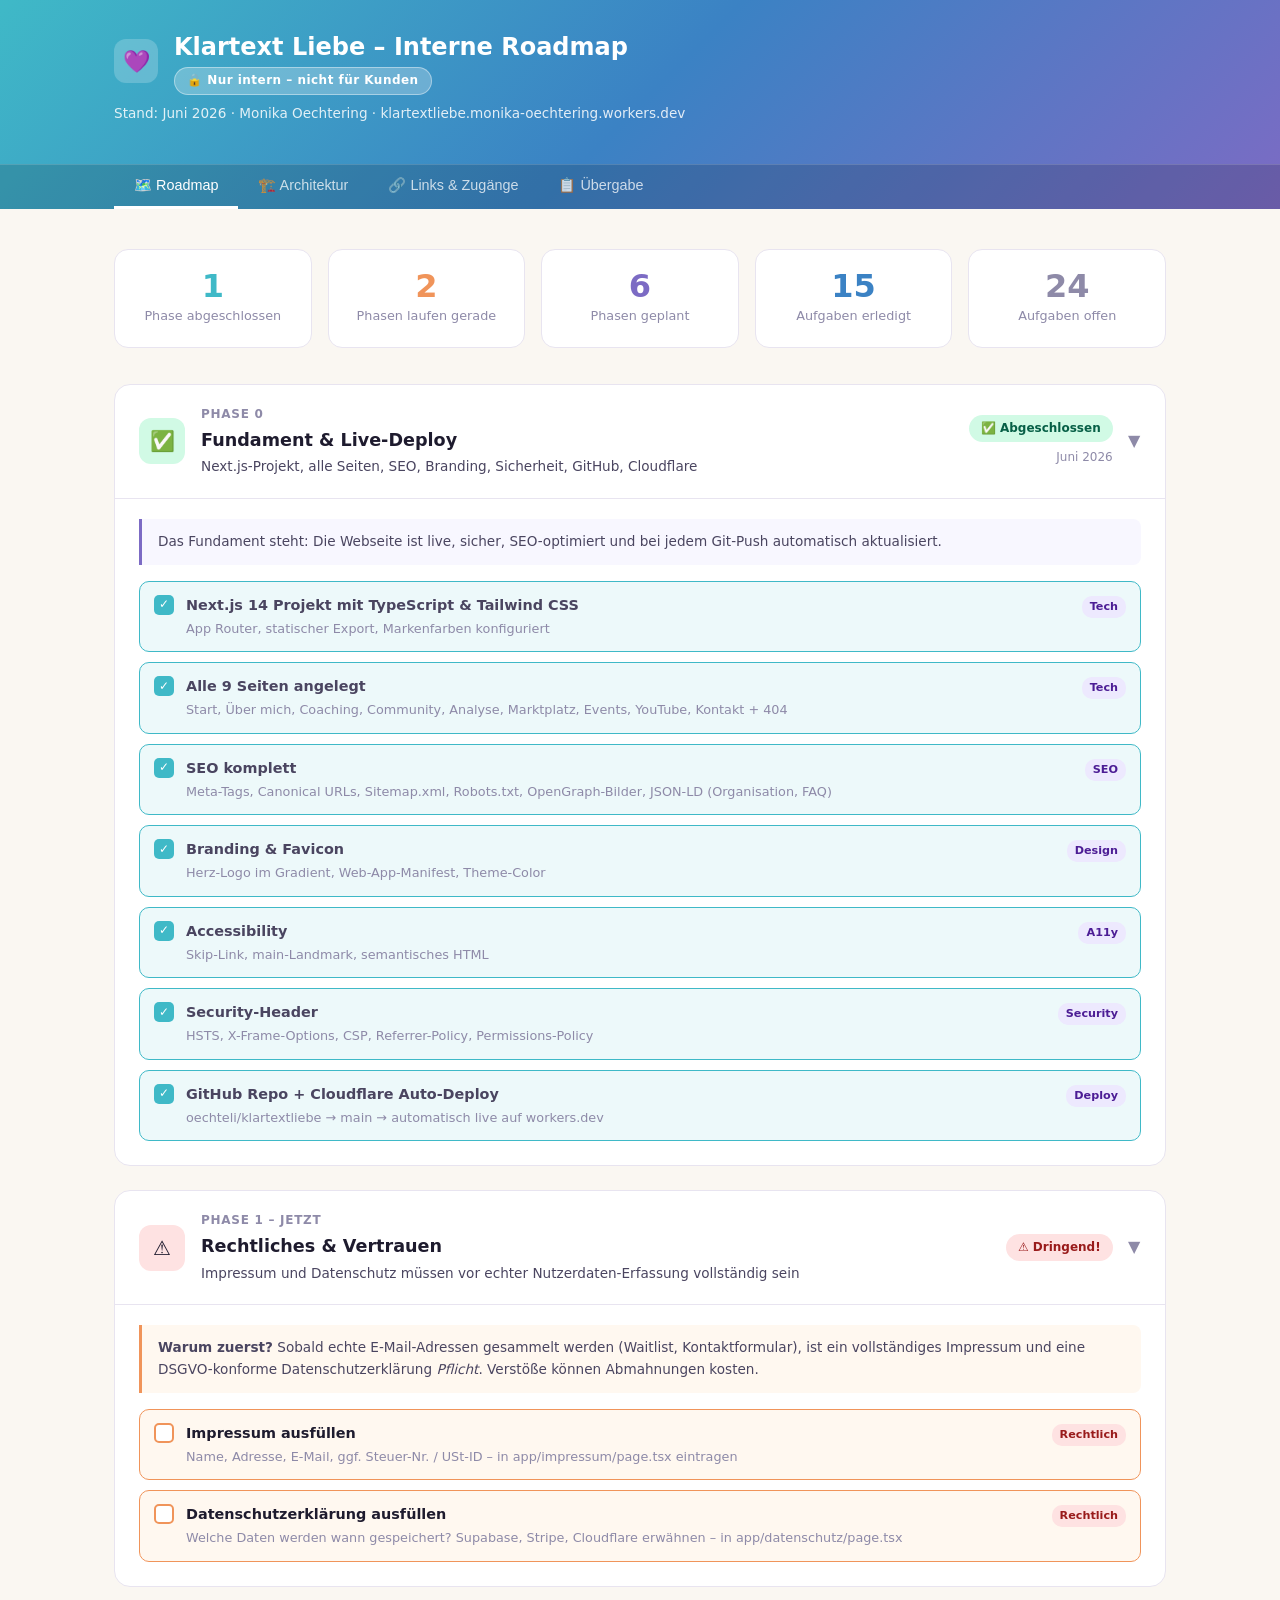
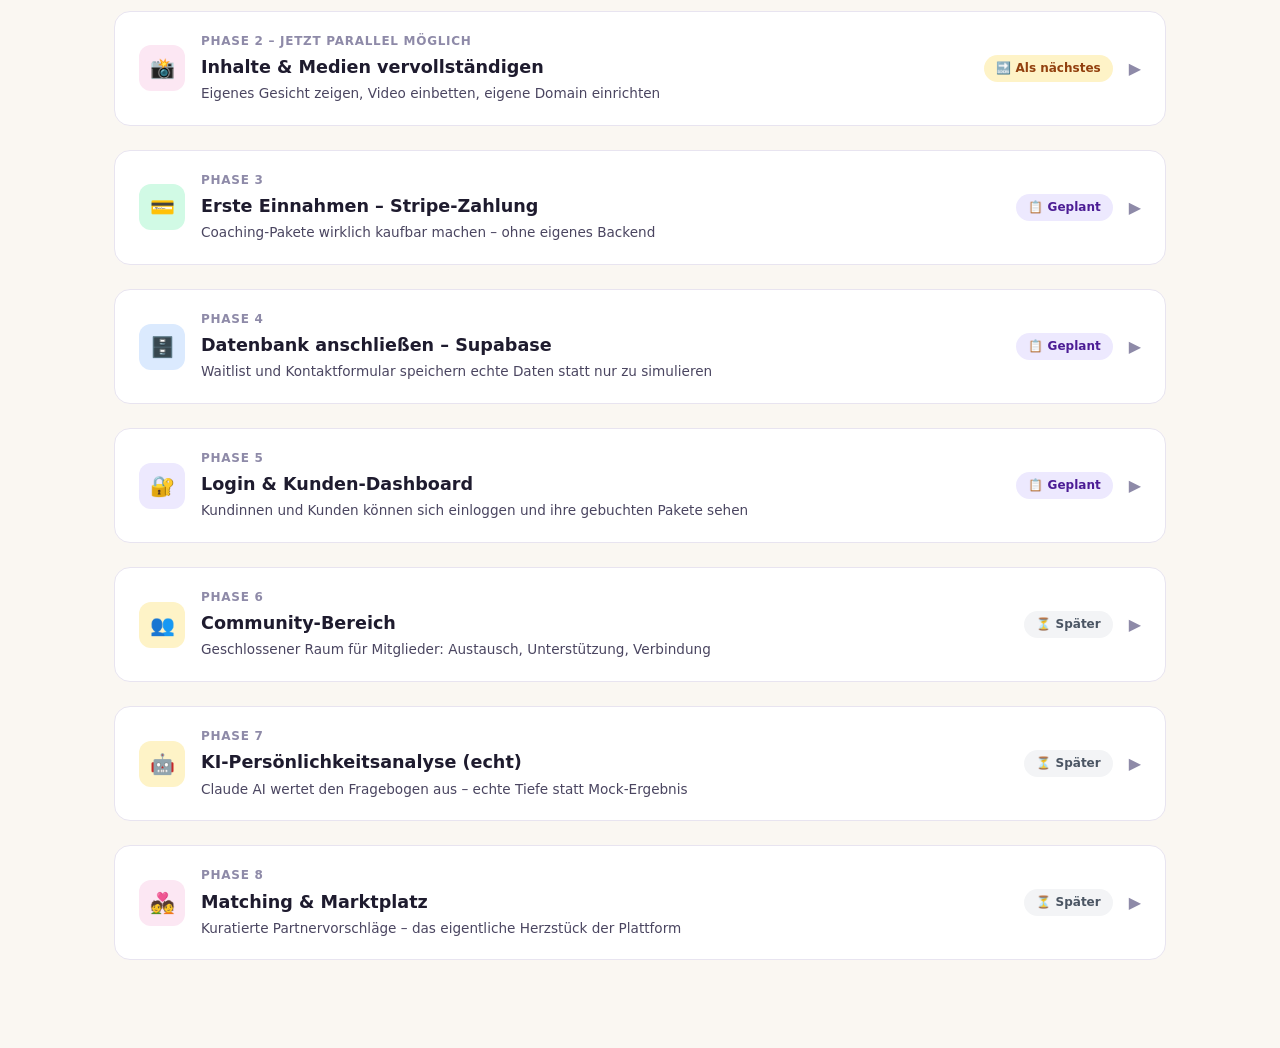
==== commit d1213b6e: "Add Übergabeprotokoll tab with localStorage session log" ====
--- a/index.html
+++ b/index.html
@@ -345,6 +345,112 @@
     }
     .link-pill:hover { border-color: var(--blue); }
 
+    /* ── ÜBERGABE ── */
+    .uebergabe-banner {
+      background: linear-gradient(135deg, #1E1B2E, #2D2850);
+      color: white;
+      border-radius: 14px;
+      padding: 20px 24px;
+      margin-bottom: 24px;
+      display: flex;
+      align-items: center;
+      gap: 16px;
+    }
+    .uebergabe-banner-icon { font-size: 2rem; }
+    .uebergabe-banner h2 { font-size: 1rem; font-weight: 700; margin-bottom: 2px; }
+    .uebergabe-banner p { font-size: .82rem; opacity: .75; }
+    .uebergabe-ts {
+      margin-left: auto;
+      text-align: right;
+      font-size: .78rem;
+      opacity: .7;
+      flex-shrink: 0;
+    }
+    .uebergabe-ts strong { display: block; font-size: .9rem; opacity: 1; }
+
+    .ue-card {
+      background: white;
+      border: 1px solid var(--border);
+      border-radius: 14px;
+      margin-bottom: 16px;
+      overflow: hidden;
+    }
+    .ue-card-head {
+      display: flex;
+      align-items: center;
+      gap: 10px;
+      padding: 14px 18px;
+      border-bottom: 1px solid var(--border);
+      background: var(--cream);
+    }
+    .ue-card-head h3 { font-size: .9rem; font-weight: 700; flex:1; }
+    .ue-card-body { padding: 16px 18px; }
+
+    .ue-editable {
+      width: 100%;
+      min-height: 90px;
+      border: 1px dashed var(--border);
+      border-radius: 8px;
+      padding: 12px;
+      font-family: inherit;
+      font-size: .88rem;
+      line-height: 1.6;
+      color: var(--ink);
+      background: #FAFAFA;
+      resize: vertical;
+      outline: none;
+      transition: border-color .2s, background .2s;
+    }
+    .ue-editable:focus { border-color: var(--violet); border-style: solid; background: white; }
+
+    .ue-save-btn {
+      margin-top: 10px;
+      background: linear-gradient(135deg, var(--teal), var(--blue));
+      color: white;
+      border: none;
+      border-radius: 8px;
+      padding: 8px 20px;
+      font-size: .85rem;
+      font-weight: 600;
+      cursor: pointer;
+      transition: opacity .2s;
+    }
+    .ue-save-btn:hover { opacity: .9; }
+    .ue-saved-hint {
+      display: inline-block;
+      margin-left: 10px;
+      font-size: .8rem;
+      color: var(--teal);
+      opacity: 0;
+      transition: opacity .4s;
+    }
+
+    .log-entry {
+      border-left: 3px solid var(--violet);
+      padding: 10px 14px;
+      margin-bottom: 12px;
+      background: var(--open-bg);
+      border-radius: 0 8px 8px 0;
+    }
+    .log-entry-date {
+      font-size: .75rem;
+      font-weight: 700;
+      color: var(--violet);
+      margin-bottom: 4px;
+    }
+    .log-entry-text { font-size: .85rem; color: var(--ink2); white-space: pre-wrap; }
+
+    .push-anleitung {
+      background: var(--ink);
+      color: #A8FF78;
+      border-radius: 10px;
+      padding: 14px 18px;
+      font-family: monospace;
+      font-size: .8rem;
+      line-height: 1.8;
+    }
+    .push-anleitung .comment { color: #888; }
+
     /* ── RESPONSIVE ── */
     @media (max-width: 600px) {
       .nav-btn { padding: 10px 12px; font-size: .8rem; }
@@ -370,6 +476,7 @@
       <button class="nav-btn active" onclick="showTab('roadmap', this)">🗺️ Roadmap</button>
       <button class="nav-btn" onclick="showTab('architektur', this)">🏗️ Architektur</button>
       <button class="nav-btn" onclick="showTab('links', this)">🔗 Links & Zugänge</button>
+      <button class="nav-btn" onclick="showTab('uebergabe', this)">📋 Übergabe</button>
     </div>
   </nav>
 </header>
@@ -834,6 +941,129 @@
 
   </div><!-- /tab-links -->
 
+  <!-- ══════════════════════════════════════════════════════ -->
+  <!-- TAB: ÜBERGABEPROTOKOLL                               -->
+  <!-- ══════════════════════════════════════════════════════ -->
+  <div id="tab-uebergabe" class="tab">
+
+    <!-- Banner -->
+    <div class="uebergabe-banner">
+      <div class="uebergabe-banner-icon">📋</div>
+      <div>
+        <h2>Übergabeprotokoll</h2>
+        <p>Füll diese Seite aus, bevor du den PC verlässt – so kann jeder sofort weitermachen.</p>
+      </div>
+      <div class="uebergabe-ts">
+        <strong id="ue-last-saved">Noch nicht gespeichert</strong>
+        Zuletzt aktualisiert
+      </div>
+    </div>
+
+    <!-- Aktueller Stand -->
+    <div class="ue-card">
+      <div class="ue-card-head">
+        <span>🎯</span>
+        <h3>Wo stehen wir gerade?</h3>
+        <span style="font-size:.75rem;color:var(--ink3)">Aktuelle Phase &amp; offener Punkt</span>
+      </div>
+      <div class="ue-card-body">
+        <textarea class="ue-editable" id="ue-stand" placeholder="Beispiel: Phase 1 läuft – Impressum ist offen. Roadmap-Seite ist live auf klartext-roadmap.pages.dev."></textarea>
+        <div style="margin-top:10px;font-size:.8rem;color:var(--ink3)">💡 Tipp: Schreib in 1–2 Sätzen, was der aktuelle Fokus ist.</div>
+      </div>
+    </div>
+
+    <!-- Zuletzt gemacht -->
+    <div class="ue-card">
+      <div class="ue-card-head">
+        <span>✅</span>
+        <h3>Was wurde in dieser Sitzung gemacht?</h3>
+      </div>
+      <div class="ue-card-body">
+        <textarea class="ue-editable" id="ue-gemacht" placeholder="Beispiel:&#10;– Roadmap-Seite auf klartext-roadmap.pages.dev deployed&#10;– Kunden-Dashboard Mockup angelegt&#10;– GitHub-Repo oechteli/klartext-roadmap erstellt"></textarea>
+      </div>
+    </div>
+
+    <!-- Nächste Schritte -->
+    <div class="ue-card">
+      <div class="ue-card-head">
+        <span>▶️</span>
+        <h3>Nächste konkrete Schritte</h3>
+        <span style="font-size:.75rem;color:var(--ink3)">So konkret, dass jemand anderes sofort loslegen kann</span>
+      </div>
+      <div class="ue-card-body">
+        <textarea class="ue-editable" id="ue-naechste" style="min-height:110px" placeholder="Beispiel:&#10;1. app/impressum/page.tsx öffnen → echten Text einfügen (Name, Adresse, E-Mail)&#10;2. app/datenschutz/page.tsx → Vorlage von eRecht24 einfügen&#10;3. npm run build lokal testen&#10;4. git push → live"></textarea>
+      </div>
+    </div>
+
+    <!-- Offene Fragen -->
+    <div class="ue-card">
+      <div class="ue-card-head">
+        <span>❓</span>
+        <h3>Offene Fragen / Blocker</h3>
+      </div>
+      <div class="ue-card-body">
+        <textarea class="ue-editable" id="ue-blocker" placeholder="Beispiel:&#10;– Welche Adresse soll ins Impressum? (Monika entscheidet)&#10;– Stripe-Konto noch nicht eröffnet"></textarea>
+        <div style="margin-top:10px">
+          <button class="ue-save-btn" onclick="saveUebergabe()">💾 Jetzt speichern</button>
+          <span class="ue-saved-hint" id="ue-hint">✓ Gespeichert</span>
+        </div>
+      </div>
+    </div>
+
+    <!-- Session-Log -->
+    <div class="ue-card">
+      <div class="ue-card-head">
+        <span>📜</span>
+        <h3>Session-Verlauf</h3>
+        <span style="font-size:.75rem;color:var(--ink3)">Automatisch befüllt beim Speichern</span>
+        <button onclick="clearLog()" style="margin-left:auto;background:none;border:1px solid var(--border);border-radius:6px;padding:3px 10px;font-size:.72rem;color:var(--ink3);cursor:pointer">Log löschen</button>
+      </div>
+      <div class="ue-card-body" id="ue-log">
+        <!-- Einträge werden hier per JS eingefügt -->
+        <div style="color:var(--ink3);font-size:.85rem;text-align:center;padding:16px 0">
+          Noch keine Sessions gespeichert. Fülle die Felder oben aus und klick „Speichern".
+        </div>
+      </div>
+    </div>
+
+    <!-- Push-Anleitung -->
+    <div class="ue-card">
+      <div class="ue-card-head">
+        <span>🖥️</span>
+        <h3>Auf anderem PC weitermachen</h3>
+      </div>
+      <div class="ue-card-body">
+        <p style="font-size:.85rem;color:var(--ink2);margin-bottom:14px">
+          Die Felder oben werden im Browser (localStorage) gespeichert – nur auf <em>diesem</em> PC. Damit du von <strong>jedem PC</strong> aus den aktuellen Stand siehst, die Roadmap-Seite selbst aktualisieren und auf GitHub pushen:
+        </p>
+        <div class="push-anleitung">
+          <span class="comment"># 1. Roadmap-Ordner öffnen</span><br>
+          cd C:\Users\mail\klartext-roadmap<br><br>
+          <span class="comment"># 2. index.html bearbeiten (Übergabe-Inhalt direkt im &lt;script&gt; unten aktualisieren)</span><br>
+          <span class="comment"># → Alternativ: Claude bitten, den Stand einzutragen</span><br><br>
+          <span class="comment"># 3. Committen &amp; pushen → Cloudflare deployed automatisch</span><br>
+          git add index.html<br>
+          git commit -m "Übergabe: [Datum] – [was wurde gemacht]"<br>
+          git push
+        </div>
+        <p style="font-size:.8rem;color:var(--ink3);margin-top:12px">
+          📌 GitHub-Repo: <a href="https://github.com/oechteli/klartext-roadmap" target="_blank" style="color:var(--blue)">github.com/oechteli/klartext-roadmap</a> &nbsp;|&nbsp;
+          Live-URL: <a href="https://klartext-roadmap.pages.dev" target="_blank" style="color:var(--blue)">klartext-roadmap.pages.dev</a>
+        </p>
+
+        <div style="margin-top:20px;background:var(--done-bg);border:1px solid var(--done-bdr);border-radius:10px;padding:14px 16px;">
+          <div style="font-weight:700;font-size:.88rem;margin-bottom:8px;color:#065F46">💡 Claude als Übergabe-Helfer</div>
+          <div style="font-size:.82rem;color:var(--ink2);line-height:1.7">
+            Du kannst Claude Code einfach sagen:<br>
+            <em>„Bitte trage in die Roadmap-Seite ein, was wir heute gemacht haben, und push das auf GitHub."</em><br>
+            Claude aktualisiert dann automatisch den Stand und committed die Seite.
+          </div>
+        </div>
+      </div>
+    </div>
+
+  </div><!-- /tab-uebergabe -->
+
 </main>
 
 <script>
@@ -842,10 +1072,79 @@
     document.querySelectorAll('.nav-btn').forEach(b => b.classList.remove('active'));
     document.getElementById('tab-' + name).classList.add('active');
     btn.classList.add('active');
+    if (name === 'uebergabe') loadUebergabe();
   }
   function togglePhase(id) {
     document.getElementById(id).classList.toggle('open');
   }
+
+  /* ── ÜBERGABE: localStorage-Logik ── */
+  const UE_KEY = 'kl_uebergabe';
+  const LOG_KEY = 'kl_ue_log';
+
+  function loadUebergabe() {
+    const data = JSON.parse(localStorage.getItem(UE_KEY) || '{}');
+    if (data.stand)    document.getElementById('ue-stand').value    = data.stand;
+    if (data.gemacht)  document.getElementById('ue-gemacht').value  = data.gemacht;
+    if (data.naechste) document.getElementById('ue-naechste').value = data.naechste;
+    if (data.blocker)  document.getElementById('ue-blocker').value  = data.blocker;
+    if (data.ts) {
+      document.getElementById('ue-last-saved').textContent = data.ts;
+    }
+    renderLog();
+  }
+
+  function saveUebergabe() {
+    const now = new Date();
+    const ts = now.toLocaleDateString('de-DE', {day:'2-digit',month:'2-digit',year:'numeric'})
+             + ' ' + now.toLocaleTimeString('de-DE', {hour:'2-digit',minute:'2-digit'}) + ' Uhr';
+
+    const data = {
+      stand:    document.getElementById('ue-stand').value,
+      gemacht:  document.getElementById('ue-gemacht').value,
+      naechste: document.getElementById('ue-naechste').value,
+      blocker:  document.getElementById('ue-blocker').value,
+      ts
+    };
+    localStorage.setItem(UE_KEY, JSON.stringify(data));
+    document.getElementById('ue-last-saved').textContent = ts;
+
+    // Log-Eintrag hinzufügen
+    const log = JSON.parse(localStorage.getItem(LOG_KEY) || '[]');
+    log.unshift({ ts, gemacht: data.gemacht, naechste: data.naechste, stand: data.stand });
+    if (log.length > 15) log.pop(); // max 15 Einträge
+    localStorage.setItem(LOG_KEY, JSON.stringify(log));
+    renderLog();
+
+    // Speichern-Bestätigung
+    const hint = document.getElementById('ue-hint');
+    hint.style.opacity = '1';
+    setTimeout(() => hint.style.opacity = '0', 2500);
+  }
+
+  function renderLog() {
+    const log = JSON.parse(localStorage.getItem(LOG_KEY) || '[]');
+    const container = document.getElementById('ue-log');
+    if (!log.length) {
+      container.innerHTML = '<div style="color:var(--ink3);font-size:.85rem;text-align:center;padding:16px 0">Noch keine Sessions gespeichert. Fülle die Felder oben aus und klick „Speichern".</div>';
+      return;
+    }
+    container.innerHTML = log.map(e => `
+      <div class="log-entry">
+        <div class="log-entry-date">📅 ${e.ts}</div>
+        ${e.stand ? `<div class="log-entry-text" style="font-weight:600;margin-bottom:4px">Stand: ${e.stand}</div>` : ''}
+        ${e.gemacht ? `<div class="log-entry-text">✅ ${e.gemacht}</div>` : ''}
+        ${e.naechste ? `<div class="log-entry-text" style="margin-top:6px">▶️ Als nächstes: ${e.naechste}</div>` : ''}
+      </div>
+    `).join('');
+  }
+
+  function clearLog() {
+    if (confirm('Session-Verlauf wirklich löschen?')) {
+      localStorage.removeItem(LOG_KEY);
+      renderLog();
+    }
+  }
 </script>
 
 </body>
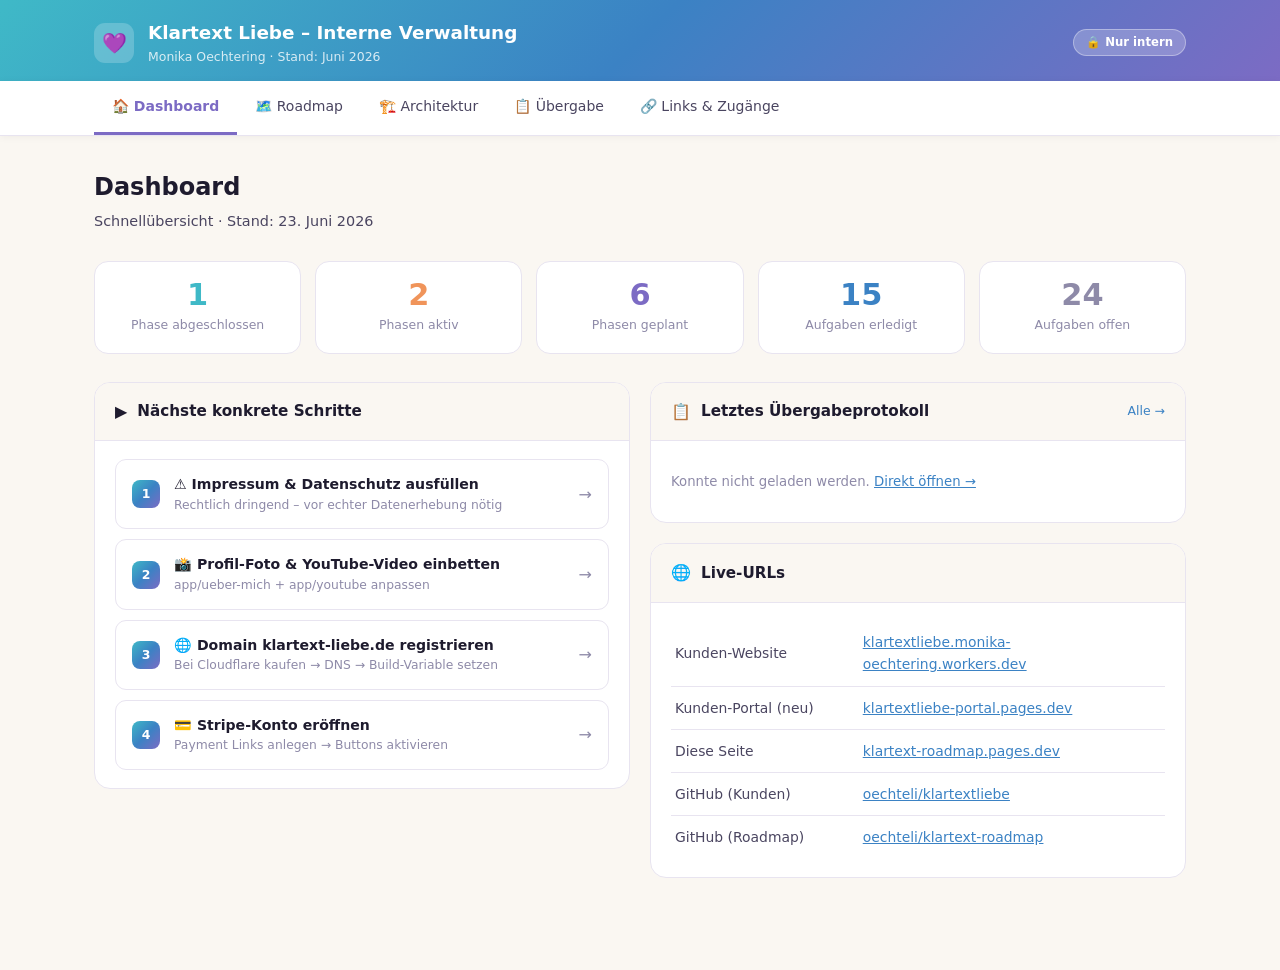
==== commit 50c7d91c: "Rebuild: multi-page structure, Übergabe cross-PC via Pages KV, Architektur, Links" ====
--- a/index.html
+++ b/index.html
@@ -3,1149 +3,135 @@
 <head>
   <meta charset="UTF-8" />
   <meta name="viewport" content="width=device-width, initial-scale=1.0" />
-  <title>Klartext Liebe – Interne Roadmap</title>
-  <style>
-    :root {
-      --teal:   #3FB9C7;
-      --blue:   #3B82C4;
-      --violet: #7C6BC4;
-      --pink:   #E06A9E;
-      --orange: #F0945A;
-      --cream:  #FAF7F2;
-      --ink:    #1E1B2E;
-      --ink2:   #4A4560;
-      --ink3:   #8E8AA8;
-      --white:  #FFFFFF;
-      --border: #E8E4F0;
-      --done-bg:   #EDF9FA;
-      --done-bdr:  #3FB9C7;
-      --open-bg:   #F8F7FF;
-      --open-bdr:  #D4CEF0;
-      --warn-bg:   #FFF8F0;
-      --warn-bdr:  #F0945A;
-    }
-    * { box-sizing: border-box; margin: 0; padding: 0; }
-    body {
-      font-family: 'Segoe UI', system-ui, -apple-system, sans-serif;
-      background: var(--cream);
-      color: var(--ink);
-      line-height: 1.6;
-    }
-
-    /* ── HEADER ── */
-    header {
-      background: linear-gradient(135deg, var(--teal), var(--blue), var(--violet));
-      color: white;
-      padding: 0;
-    }
-    .header-inner {
-      max-width: 1100px;
-      margin: 0 auto;
-      padding: 28px 24px 20px;
-    }
-    .header-top {
-      display: flex;
-      align-items: center;
-      gap: 16px;
-      margin-bottom: 8px;
-    }
-    .header-logo {
-      width: 44px; height: 44px;
-      background: rgba(255,255,255,.2);
-      border-radius: 12px;
-      display: flex; align-items: center; justify-content: center;
-      font-size: 22px;
-    }
-    .header-title { font-size: 1.5rem; font-weight: 700; }
-    .header-sub { font-size: .85rem; opacity: .85; margin-bottom: 20px; }
-    .badge-intern {
-      display: inline-block;
-      background: rgba(255,255,255,.25);
-      border: 1px solid rgba(255,255,255,.4);
-      border-radius: 20px;
-      padding: 3px 12px;
-      font-size: .75rem;
-      font-weight: 600;
-      letter-spacing: .04em;
-    }
-
-    /* ── NAV ── */
-    nav {
-      background: rgba(0,0,0,.15);
-      border-top: 1px solid rgba(255,255,255,.15);
-    }
-    .nav-inner {
-      max-width: 1100px;
-      margin: 0 auto;
-      padding: 0 24px;
-      display: flex;
-      gap: 0;
-    }
-    .nav-btn {
-      background: none;
-      border: none;
-      color: rgba(255,255,255,.75);
-      padding: 12px 20px;
-      font-size: .9rem;
-      font-weight: 500;
-      cursor: pointer;
-      border-bottom: 3px solid transparent;
-      transition: all .2s;
-    }
-    .nav-btn:hover { color: white; }
-    .nav-btn.active {
-      color: white;
-      border-bottom-color: white;
-    }
-
-    /* ── MAIN ── */
-    main {
-      max-width: 1100px;
-      margin: 0 auto;
-      padding: 32px 24px 64px;
-    }
-
-    /* ── TABS ── */
-    .tab { display: none; }
-    .tab.active { display: block; }
-
-    /* ── PROGRESS OVERVIEW ── */
-    .progress-grid {
-      display: grid;
-      grid-template-columns: repeat(auto-fit, minmax(160px, 1fr));
-      gap: 16px;
-      margin-bottom: 36px;
-    }
-    .progress-card {
-      background: white;
-      border-radius: 14px;
-      padding: 20px;
-      border: 1px solid var(--border);
-      text-align: center;
-    }
-    .progress-num {
-      font-size: 2rem;
-      font-weight: 700;
-      line-height: 1;
-      margin-bottom: 4px;
-    }
-    .progress-label { font-size: .8rem; color: var(--ink3); }
-    .c-teal   { color: var(--teal); }
-    .c-orange { color: var(--orange); }
-    .c-blue   { color: var(--blue); }
-    .c-violet { color: var(--violet); }
-
-    /* ── PHASE CARDS ── */
-    .phase {
-      background: white;
-      border-radius: 16px;
-      border: 1px solid var(--border);
-      margin-bottom: 24px;
-      overflow: hidden;
-    }
-    .phase-header {
-      display: flex;
-      align-items: center;
-      gap: 16px;
-      padding: 20px 24px;
-      cursor: pointer;
-      user-select: none;
-    }
-    .phase-header:hover { background: var(--cream); }
-    .phase-icon {
-      width: 46px; height: 46px;
-      border-radius: 12px;
-      display: flex; align-items: center; justify-content: center;
-      font-size: 20px;
-      flex-shrink: 0;
-    }
-    .phase-meta { flex: 1; }
-    .phase-num {
-      font-size: .75rem;
-      font-weight: 600;
-      letter-spacing: .06em;
-      color: var(--ink3);
-      text-transform: uppercase;
-    }
-    .phase-title { font-size: 1.1rem; font-weight: 700; margin: 2px 0; }
-    .phase-desc { font-size: .85rem; color: var(--ink2); }
-    .phase-status {
-      display: flex;
-      flex-direction: column;
-      align-items: flex-end;
-      gap: 6px;
-    }
-    .status-pill {
-      padding: 4px 12px;
-      border-radius: 20px;
-      font-size: .75rem;
-      font-weight: 600;
-    }
-    .pill-done   { background: #D1FAE5; color: #065F46; }
-    .pill-active { background: #FEF3C7; color: #92400E; }
-    .pill-open   { background: #EDE9FE; color: #4C1D95; }
-    .pill-later  { background: #F3F4F6; color: #4B5563; }
-    .pill-urgent { background: #FEE2E2; color: #991B1B; }
-    .phase-chevron {
-      font-size: 1rem;
-      color: var(--ink3);
-      transition: transform .2s;
-    }
-    .phase.open .phase-chevron { transform: rotate(90deg); }
-
-    .phase-body {
-      display: none;
-      border-top: 1px solid var(--border);
-      padding: 20px 24px 24px;
-    }
-    .phase.open .phase-body { display: block; }
-
-    .phase-why {
-      background: var(--open-bg);
-      border-left: 3px solid var(--violet);
-      border-radius: 0 8px 8px 0;
-      padding: 12px 16px;
-      font-size: .85rem;
-      color: var(--ink2);
-      margin-bottom: 16px;
-    }
-
-    /* ── TASK LIST ── */
-    .task-list { list-style: none; display: flex; flex-direction: column; gap: 10px; }
-    .task-item {
-      display: flex;
-      align-items: flex-start;
-      gap: 12px;
-      padding: 12px 14px;
-      border-radius: 10px;
-      border: 1px solid;
-    }
-    .task-item.done {
-      background: var(--done-bg);
-      border-color: var(--done-bdr);
-    }
-    .task-item.open {
-      background: var(--open-bg);
-      border-color: var(--open-bdr);
-    }
-    .task-item.urgent {
-      background: var(--warn-bg);
-      border-color: var(--warn-bdr);
-    }
-    .task-check {
-      width: 20px; height: 20px;
-      border-radius: 5px;
-      flex-shrink: 0;
-      margin-top: 1px;
-      display: flex; align-items: center; justify-content: center;
-      font-size: 12px;
-      font-weight: 700;
-    }
-    .task-item.done .task-check   { background: var(--teal); color: white; }
-    .task-item.open .task-check   { background: white; border: 2px solid var(--open-bdr); }
-    .task-item.urgent .task-check { background: white; border: 2px solid var(--orange); }
-    .task-content { flex: 1; }
-    .task-name { font-size: .9rem; font-weight: 600; }
-    .task-item.done .task-name { color: var(--ink2); }
-    .task-detail { font-size: .8rem; color: var(--ink3); margin-top: 2px; }
-    .task-tag {
-      font-size: .7rem;
-      padding: 2px 8px;
-      border-radius: 10px;
-      font-weight: 600;
-      flex-shrink: 0;
-      margin-top: 2px;
-    }
-    .tag-legal  { background: #FEE2E2; color: #991B1B; }
-    .tag-stripe { background: #D1FAE5; color: #065F46; }
-    .tag-supa   { background: #DBEAFE; color: #1E40AF; }
-    .tag-dev    { background: #EDE9FE; color: #4C1D95; }
-    .tag-ai     { background: #FEF3C7; color: #92400E; }
-    .tag-content{ background: #FCE7F3; color: #831843; }
-
-    /* ── ARCHITEKTUR-TAB ── */
-    .arch-section { margin-bottom: 32px; }
-    .arch-title {
-      font-size: 1rem;
-      font-weight: 700;
-      color: var(--violet);
-      border-bottom: 2px solid var(--violet);
-      padding-bottom: 6px;
-      margin-bottom: 16px;
-    }
-    .arch-grid {
-      display: grid;
-      grid-template-columns: repeat(auto-fit, minmax(220px, 1fr));
-      gap: 14px;
-    }
-    .arch-card {
-      background: white;
-      border-radius: 12px;
-      border: 1px solid var(--border);
-      padding: 16px;
-    }
-    .arch-card-icon { font-size: 1.6rem; margin-bottom: 8px; }
-    .arch-card-name { font-size: .9rem; font-weight: 700; margin-bottom: 4px; }
-    .arch-card-desc { font-size: .78rem; color: var(--ink2); }
-    .arch-card-status {
-      margin-top: 8px;
-      font-size: .72rem;
-      font-weight: 600;
-    }
-    .as-live  { color: #065F46; }
-    .as-plan  { color: #1E40AF; }
-    .as-later { color: #6B7280; }
-
-    .flow-box {
-      background: white;
-      border: 1px solid var(--border);
-      border-radius: 12px;
-      padding: 20px 24px;
-      margin-bottom: 16px;
-    }
-    .flow-row {
-      display: flex;
-      align-items: center;
-      gap: 8px;
-      flex-wrap: wrap;
-      margin-bottom: 8px;
-    }
-    .flow-step {
-      background: linear-gradient(135deg, var(--teal), var(--blue));
-      color: white;
-      padding: 6px 14px;
-      border-radius: 8px;
-      font-size: .82rem;
-      font-weight: 600;
-    }
-    .flow-step.done { background: #D1FAE5; color: #065F46; }
-    .flow-step.plan { background: #EDE9FE; color: #4C1D95; }
-    .flow-arrow { color: var(--ink3); font-size: 1.1rem; }
-    .flow-label { font-size: .8rem; color: var(--ink2); margin-top: 4px; }
-
-    /* ── LINKS ── */
-    .links-row {
-      display: flex;
-      gap: 12px;
-      flex-wrap: wrap;
-      margin-top: 20px;
-    }
-    .link-pill {
-      display: inline-flex;
-      align-items: center;
-      gap: 6px;
-      background: white;
-      border: 1px solid var(--border);
-      border-radius: 8px;
-      padding: 8px 16px;
-      font-size: .85rem;
-      font-weight: 500;
-      text-decoration: none;
-      color: var(--blue);
-    }
-    .link-pill:hover { border-color: var(--blue); }
-
-    /* ── ÜBERGABE ── */
-    .uebergabe-banner {
-      background: linear-gradient(135deg, #1E1B2E, #2D2850);
-      color: white;
-      border-radius: 14px;
-      padding: 20px 24px;
-      margin-bottom: 24px;
-      display: flex;
-      align-items: center;
-      gap: 16px;
-    }
-    .uebergabe-banner-icon { font-size: 2rem; }
-    .uebergabe-banner h2 { font-size: 1rem; font-weight: 700; margin-bottom: 2px; }
-    .uebergabe-banner p { font-size: .82rem; opacity: .75; }
-    .uebergabe-ts {
-      margin-left: auto;
-      text-align: right;
-      font-size: .78rem;
-      opacity: .7;
-      flex-shrink: 0;
-    }
-    .uebergabe-ts strong { display: block; font-size: .9rem; opacity: 1; }
-
-    .ue-card {
-      background: white;
-      border: 1px solid var(--border);
-      border-radius: 14px;
-      margin-bottom: 16px;
-      overflow: hidden;
-    }
-    .ue-card-head {
-      display: flex;
-      align-items: center;
-      gap: 10px;
-      padding: 14px 18px;
-      border-bottom: 1px solid var(--border);
-      background: var(--cream);
-    }
-    .ue-card-head h3 { font-size: .9rem; font-weight: 700; flex:1; }
-    .ue-card-body { padding: 16px 18px; }
-
-    .ue-editable {
-      width: 100%;
-      min-height: 90px;
-      border: 1px dashed var(--border);
-      border-radius: 8px;
-      padding: 12px;
-      font-family: inherit;
-      font-size: .88rem;
-      line-height: 1.6;
-      color: var(--ink);
-      background: #FAFAFA;
-      resize: vertical;
-      outline: none;
-      transition: border-color .2s, background .2s;
-    }
-    .ue-editable:focus { border-color: var(--violet); border-style: solid; background: white; }
-
-    .ue-save-btn {
-      margin-top: 10px;
-      background: linear-gradient(135deg, var(--teal), var(--blue));
-      color: white;
-      border: none;
-      border-radius: 8px;
-      padding: 8px 20px;
-      font-size: .85rem;
-      font-weight: 600;
-      cursor: pointer;
-      transition: opacity .2s;
-    }
-    .ue-save-btn:hover { opacity: .9; }
-    .ue-saved-hint {
-      display: inline-block;
-      margin-left: 10px;
-      font-size: .8rem;
-      color: var(--teal);
-      opacity: 0;
-      transition: opacity .4s;
-    }
-
-    .log-entry {
-      border-left: 3px solid var(--violet);
-      padding: 10px 14px;
-      margin-bottom: 12px;
-      background: var(--open-bg);
-      border-radius: 0 8px 8px 0;
-    }
-    .log-entry-date {
-      font-size: .75rem;
-      font-weight: 700;
-      color: var(--violet);
-      margin-bottom: 4px;
-    }
-    .log-entry-text { font-size: .85rem; color: var(--ink2); white-space: pre-wrap; }
-
-    .push-anleitung {
-      background: var(--ink);
-      color: #A8FF78;
-      border-radius: 10px;
-      padding: 14px 18px;
-      font-family: monospace;
-      font-size: .8rem;
-      line-height: 1.8;
-    }
-    .push-anleitung .comment { color: #888; }
-
-    /* ── RESPONSIVE ── */
-    @media (max-width: 600px) {
-      .nav-btn { padding: 10px 12px; font-size: .8rem; }
-      .phase-status { display: none; }
-    }
-  </style>
+  <title>Dashboard – Klartext Liebe Intern</title>
+  <link rel="stylesheet" href="style.css" />
 </head>
 <body>
+<script src="_nav.js"></script>
 
-<header>
-  <div class="header-inner">
-    <div class="header-top">
-      <div class="header-logo">💜</div>
-      <div>
-        <div class="header-title">Klartext Liebe – Interne Roadmap</div>
-        <span class="badge-intern">🔒 Nur intern – nicht für Kunden</span>
-      </div>
-    </div>
-    <div class="header-sub">Stand: Juni 2026 · Monika Oechtering · klartextliebe.monika-oechtering.workers.dev</div>
+<main class="page-main">
+  <div class="page-hero">
+    <h1>Dashboard</h1>
+    <p>Schnellübersicht · Stand: 23. Juni 2026</p>
   </div>
-  <nav>
-    <div class="nav-inner">
-      <button class="nav-btn active" onclick="showTab('roadmap', this)">🗺️ Roadmap</button>
-      <button class="nav-btn" onclick="showTab('architektur', this)">🏗️ Architektur</button>
-      <button class="nav-btn" onclick="showTab('links', this)">🔗 Links & Zugänge</button>
-      <button class="nav-btn" onclick="showTab('uebergabe', this)">📋 Übergabe</button>
-    </div>
-  </nav>
-</header>
 
-<main>
+  <!-- Statistiken -->
+  <div class="stats">
+    <div class="stat"><div class="stat-num" style="color:#3FB9C7">1</div><div class="stat-label">Phase abgeschlossen</div></div>
+    <div class="stat"><div class="stat-num" style="color:#F0945A">2</div><div class="stat-label">Phasen aktiv</div></div>
+    <div class="stat"><div class="stat-num" style="color:#7C6BC4">6</div><div class="stat-label">Phasen geplant</div></div>
+    <div class="stat"><div class="stat-num" style="color:#3B82C4">15</div><div class="stat-label">Aufgaben erledigt</div></div>
+    <div class="stat"><div class="stat-num" style="color:#8E8AA8">24</div><div class="stat-label">Aufgaben offen</div></div>
+  </div>
 
-  <!-- ══════════════════════════════════════════════════════ -->
-  <!-- TAB: ROADMAP                                          -->
-  <!-- ══════════════════════════════════════════════════════ -->
-  <div id="tab-roadmap" class="tab active">
-
-    <!-- Fortschritts-Übersicht -->
-    <div class="progress-grid" style="margin-top:8px;">
-      <div class="progress-card">
-        <div class="progress-num c-teal">1</div>
-        <div class="progress-label">Phase abgeschlossen</div>
-      </div>
-      <div class="progress-card">
-        <div class="progress-num c-orange">2</div>
-        <div class="progress-label">Phasen laufen gerade</div>
-      </div>
-      <div class="progress-card">
-        <div class="progress-num c-violet">6</div>
-        <div class="progress-label">Phasen geplant</div>
-      </div>
-      <div class="progress-card">
-        <div class="progress-num c-blue">15</div>
-        <div class="progress-label">Aufgaben erledigt</div>
-      </div>
-      <div class="progress-card">
-        <div class="progress-num" style="color:var(--ink3)">24</div>
-        <div class="progress-label">Aufgaben offen</div>
-      </div>
-    </div>
-
-    <!-- PHASE 0 -->
-    <div class="phase open" id="p0">
-      <div class="phase-header" onclick="togglePhase('p0')">
-        <div class="phase-icon" style="background:#D1FAE5">✅</div>
-        <div class="phase-meta">
-          <div class="phase-num">Phase 0</div>
-          <div class="phase-title">Fundament &amp; Live-Deploy</div>
-          <div class="phase-desc">Next.js-Projekt, alle Seiten, SEO, Branding, Sicherheit, GitHub, Cloudflare</div>
-        </div>
-        <div class="phase-status">
-          <span class="status-pill pill-done">✅ Abgeschlossen</span>
-          <span style="font-size:.75rem;color:var(--ink3)">Juni 2026</span>
-        </div>
-        <span class="phase-chevron">▶</span>
-      </div>
-      <div class="phase-body">
-        <div class="phase-why">
-          Das Fundament steht: Die Webseite ist live, sicher, SEO-optimiert und bei jedem Git-Push automatisch aktualisiert.
-        </div>
-        <ul class="task-list">
-          <li class="task-item done"><div class="task-check">✓</div><div class="task-content"><div class="task-name">Next.js 14 Projekt mit TypeScript &amp; Tailwind CSS</div><div class="task-detail">App Router, statischer Export, Markenfarben konfiguriert</div></div><span class="task-tag tag-dev">Tech</span></li>
-          <li class="task-item done"><div class="task-check">✓</div><div class="task-content"><div class="task-name">Alle 9 Seiten angelegt</div><div class="task-detail">Start, Über mich, Coaching, Community, Analyse, Marktplatz, Events, YouTube, Kontakt + 404</div></div><span class="task-tag tag-dev">Tech</span></li>
-          <li class="task-item done"><div class="task-check">✓</div><div class="task-content"><div class="task-name">SEO komplett</div><div class="task-detail">Meta-Tags, Canonical URLs, Sitemap.xml, Robots.txt, OpenGraph-Bilder, JSON-LD (Organisation, FAQ)</div></div><span class="task-tag tag-dev">SEO</span></li>
-          <li class="task-item done"><div class="task-check">✓</div><div class="task-content"><div class="task-name">Branding &amp; Favicon</div><div class="task-detail">Herz-Logo im Gradient, Web-App-Manifest, Theme-Color</div></div><span class="task-tag tag-dev">Design</span></li>
-          <li class="task-item done"><div class="task-check">✓</div><div class="task-content"><div class="task-name">Accessibility</div><div class="task-detail">Skip-Link, main-Landmark, semantisches HTML</div></div><span class="task-tag tag-dev">A11y</span></li>
-          <li class="task-item done"><div class="task-check">✓</div><div class="task-content"><div class="task-name">Security-Header</div><div class="task-detail">HSTS, X-Frame-Options, CSP, Referrer-Policy, Permissions-Policy</div></div><span class="task-tag tag-dev">Security</span></li>
-          <li class="task-item done"><div class="task-check">✓</div><div class="task-content"><div class="task-name">GitHub Repo + Cloudflare Auto-Deploy</div><div class="task-detail">oechteli/klartextliebe → main → automatisch live auf workers.dev</div></div><span class="task-tag tag-dev">Deploy</span></li>
-        </ul>
-      </div>
-    </div>
-
-    <!-- PHASE 1 -->
-    <div class="phase open" id="p1">
-      <div class="phase-header" onclick="togglePhase('p1')">
-        <div class="phase-icon" style="background:#FEE2E2">⚠️</div>
-        <div class="phase-meta">
-          <div class="phase-num">Phase 1 – JETZT</div>
-          <div class="phase-title">Rechtliches &amp; Vertrauen</div>
-          <div class="phase-desc">Impressum und Datenschutz müssen vor echter Nutzerdaten-Erfassung vollständig sein</div>
-        </div>
-        <div class="phase-status">
-          <span class="status-pill pill-urgent">⚠️ Dringend!</span>
-        </div>
-        <span class="phase-chevron">▶</span>
-      </div>
-      <div class="phase-body">
-        <div class="phase-why" style="border-color:var(--orange);background:var(--warn-bg)">
-          <strong>Warum zuerst?</strong> Sobald echte E-Mail-Adressen gesammelt werden (Waitlist, Kontaktformular), ist ein vollständiges Impressum und eine DSGVO-konforme Datenschutzerklärung <em>Pflicht</em>. Verstöße können Abmahnungen kosten.
-        </div>
-        <ul class="task-list">
-          <li class="task-item urgent"><div class="task-check"></div><div class="task-content"><div class="task-name">Impressum ausfüllen</div><div class="task-detail">Name, Adresse, E-Mail, ggf. Steuer-Nr. / USt-ID – in app/impressum/page.tsx eintragen</div></div><span class="task-tag tag-legal">Rechtlich</span></li>
-          <li class="task-item urgent"><div class="task-check"></div><div class="task-content"><div class="task-name">Datenschutzerklärung ausfüllen</div><div class="task-detail">Welche Daten werden wann gespeichert? Supabase, Stripe, Cloudflare erwähnen – in app/datenschutz/page.tsx</div></div><span class="task-tag tag-legal">Rechtlich</span></li>
-        </ul>
-      </div>
-    </div>
-
-    <!-- PHASE 2 -->
-    <div class="phase" id="p2">
-      <div class="phase-header" onclick="togglePhase('p2')">
-        <div class="phase-icon" style="background:#FCE7F3">📸</div>
-        <div class="phase-meta">
-          <div class="phase-num">Phase 2 – Jetzt parallel möglich</div>
-          <div class="phase-title">Inhalte &amp; Medien vervollständigen</div>
-          <div class="phase-desc">Eigenes Gesicht zeigen, Video einbetten, eigene Domain einrichten</div>
-        </div>
-        <div class="phase-status">
-          <span class="status-pill pill-active">🔜 Als nächstes</span>
-        </div>
-        <span class="phase-chevron">▶</span>
-      </div>
-      <div class="phase-body">
-        <div class="phase-why">
-          Vertrauen entsteht durch ein echtes Gesicht und persönliche Stimme. YouTube-Videos zeigen die Persönlichkeit. Eine eigene Domain (klartext-liebe.de) wirkt professioneller als workers.dev.
-        </div>
-        <ul class="task-list">
-          <li class="task-item open"><div class="task-check"></div><div class="task-content"><div class="task-name">Profil-Foto hochladen</div><div class="task-detail">Foto unter public/brand/ ablegen, in app/ueber-mich/page.tsx einbinden</div></div><span class="task-tag tag-content">Inhalt</span></li>
-          <li class="task-item open"><div class="task-check"></div><div class="task-content"><div class="task-name">YouTube-Video einbetten</div><div class="task-detail">Erstes @klartextliebe-Video in app/youtube/page.tsx einbinden (Intro-Video / Teaser)</div></div><span class="task-tag tag-content">Inhalt</span></li>
-          <li class="task-item open"><div class="task-check"></div><div class="task-content"><div class="task-name">Domain klartext-liebe.de kaufen &amp; verbinden</div><div class="task-detail">Bei Cloudflare oder einem Registrar kaufen → DNS-Eintrag auf Cloudflare Workers → NEXT_PUBLIC_SITE_URL als Build-Variable setzen</div></div><span class="task-tag tag-dev">Domain</span></li>
-        </ul>
-      </div>
-    </div>
-
-    <!-- PHASE 3 -->
-    <div class="phase" id="p3">
-      <div class="phase-header" onclick="togglePhase('p3')">
-        <div class="phase-icon" style="background:#D1FAE5">💳</div>
-        <div class="phase-meta">
-          <div class="phase-num">Phase 3</div>
-          <div class="phase-title">Erste Einnahmen – Stripe-Zahlung</div>
-          <div class="phase-desc">Coaching-Pakete wirklich kaufbar machen – ohne eigenes Backend</div>
-        </div>
-        <div class="phase-status">
-          <span class="status-pill pill-open">📋 Geplant</span>
-        </div>
-        <span class="phase-chevron">▶</span>
-      </div>
-      <div class="phase-body">
-        <div class="phase-why">
-          Stripe Payment Links funktionieren ohne eigenen Server: Monika erstellt in Stripe einen Link, der wird in den Code eingetragen – Buttons werden sofort kaufbar. Stripe übernimmt Zahlung, Quittung, Steuern.
-        </div>
-        <ul class="task-list">
-          <li class="task-item open"><div class="task-check"></div><div class="task-content"><div class="task-name">Stripe-Konto eröffnen &amp; verifizieren</div><div class="task-detail">stripe.com → Konto für Monika Oechtering, Bankverbindung hinterlegen</div></div><span class="task-tag tag-stripe">Stripe</span></li>
-          <li class="task-item open"><div class="task-check"></div><div class="task-content"><div class="task-name">Payment Links für Coaching-Pakete anlegen</div><div class="task-detail">Z. B. „Erstgespräch 60 min", „3-Monats-Begleitung", etc. – je ein Stripe Payment Link</div></div><span class="task-tag tag-stripe">Stripe</span></li>
-          <li class="task-item open"><div class="task-check"></div><div class="task-content"><div class="task-name">Links in lib/stripe-links.ts eintragen</div><div class="task-detail">Platzhalter ersetzen → Buttons auf der Website zeigen echten Kauflink</div></div><span class="task-tag tag-stripe">Stripe</span></li>
-          <li class="task-item open"><div class="task-check"></div><div class="task-content"><div class="task-name">„Bald buchbar"-Hinweis entfernen</div><div class="task-detail">In den Coaching-Komponenten die Platzhalter-Buttons durch echte Kauf-Buttons ersetzen</div></div><span class="task-tag tag-stripe">Stripe</span></li>
-        </ul>
-      </div>
-    </div>
-
-    <!-- PHASE 4 -->
-    <div class="phase" id="p4">
-      <div class="phase-header" onclick="togglePhase('p4')">
-        <div class="phase-icon" style="background:#DBEAFE">🗄️</div>
-        <div class="phase-meta">
-          <div class="phase-num">Phase 4</div>
-          <div class="phase-title">Datenbank anschließen – Supabase</div>
-          <div class="phase-desc">Waitlist und Kontaktformular speichern echte Daten statt nur zu simulieren</div>
-        </div>
-        <div class="phase-status">
-          <span class="status-pill pill-open">📋 Geplant</span>
-        </div>
-        <span class="phase-chevron">▶</span>
-      </div>
-      <div class="phase-body">
-        <div class="phase-why">
-          Supabase ist eine fertige Datenbank-Plattform (wie ein „Backend aus der Steckdose"). Die Formulare simulieren aktuell nur das Absenden – mit Supabase landen Anfragen wirklich in einer Datenbank, die Monika einsehen kann.
-        </div>
-        <ul class="task-list">
-          <li class="task-item open"><div class="task-check"></div><div class="task-content"><div class="task-name">Supabase-Projekt erstellen</div><div class="task-detail">supabase.com → neues Projekt anlegen, Region EU-West wählen (DSGVO)</div></div><span class="task-tag tag-supa">Supabase</span></li>
-          <li class="task-item open"><div class="task-check"></div><div class="task-content"><div class="task-name">Umgebungsvariablen setzen</div><div class="task-detail">.env.local anlegen: NEXT_PUBLIC_SUPABASE_URL und NEXT_PUBLIC_SUPABASE_ANON_KEY eintragen</div></div><span class="task-tag tag-supa">Supabase</span></li>
-          <li class="task-item open"><div class="task-check"></div><div class="task-content"><div class="task-name">Datenbankschema einrichten</div><div class="task-detail">Migration supabase/migrations/0001_init.sql ausführen → Tabellen waitlist, contacts, profiles werden angelegt</div></div><span class="task-tag tag-supa">Supabase</span></li>
-          <li class="task-item open"><div class="task-check"></div><div class="task-content"><div class="task-name">Waitlist-Formular aktivieren</div><div class="task-detail">In components/forms/WaitlistForm.tsx: Mock-Insert durch echten Supabase-Insert ersetzen</div></div><span class="task-tag tag-supa">Supabase</span></li>
-          <li class="task-item open"><div class="task-check"></div><div class="task-content"><div class="task-name">Kontaktformular aktivieren</div><div class="task-detail">In components/forms/ContactForm.tsx: Mock durch echten Supabase-Insert ersetzen</div></div><span class="task-tag tag-supa">Supabase</span></li>
-          <li class="task-item open"><div class="task-check"></div><div class="task-content"><div class="task-name">Build-Variable in Cloudflare setzen</div><div class="task-detail">In Cloudflare Workers → Einstellungen → Umgebungsvariablen die Supabase-Keys eintragen</div></div><span class="task-tag tag-dev">Deploy</span></li>
-        </ul>
-      </div>
-    </div>
-
-    <!-- PHASE 5 -->
-    <div class="phase" id="p5">
-      <div class="phase-header" onclick="togglePhase('p5')">
-        <div class="phase-icon" style="background:#EDE9FE">🔐</div>
-        <div class="phase-meta">
-          <div class="phase-num">Phase 5</div>
-          <div class="phase-title">Login &amp; Kunden-Dashboard</div>
-          <div class="phase-desc">Kundinnen und Kunden können sich einloggen und ihre gebuchten Pakete sehen</div>
-        </div>
-        <div class="phase-status">
-          <span class="status-pill pill-open">📋 Geplant</span>
-        </div>
-        <span class="phase-chevron">▶</span>
-      </div>
-      <div class="phase-body">
-        <div class="phase-why">
-          Nach dem Kauf eines Coaching-Pakets bekommen Kunden Zugang zu einem persönlichen Bereich: Ihre Buchungen, Unterlagen, Analyse-Ergebnisse und Community-Zugang – alles an einem Ort.
-        </div>
-        <ul class="task-list">
-          <li class="task-item open"><div class="task-check"></div><div class="task-content"><div class="task-name">Supabase Auth einrichten</div><div class="task-detail">E-Mail/Passwort-Login aktivieren, Magic Link als Option, E-Mail-Bestätigung konfigurieren</div></div><span class="task-tag tag-supa">Supabase</span></li>
-          <li class="task-item open"><div class="task-check"></div><div class="task-content"><div class="task-name">Login / Registrierung Seite</div><div class="task-detail">Neue Seite app/login/page.tsx mit E-Mail + Passwort-Formular</div></div><span class="task-tag tag-dev">Frontend</span></li>
-          <li class="task-item open"><div class="task-check"></div><div class="task-content"><div class="task-name">Kunden-Dashboard</div><div class="task-detail">app/dashboard/page.tsx: Übersicht der gebuchten Pakete, Fortschritt, Downloads, Analyse-Ergebnis</div></div><span class="task-tag tag-dev">Frontend</span></li>
-          <li class="task-item open"><div class="task-check"></div><div class="task-content"><div class="task-name">Profil-Seite</div><div class="task-detail">Name, Foto, Interessen bearbeiten – Basis für Matching-Algorithmus</div></div><span class="task-tag tag-dev">Frontend</span></li>
-          <li class="task-item open"><div class="task-check"></div><div class="task-content"><div class="task-name">Stripe Webhook → Supabase</div><div class="task-detail">Nach Zahlung automatisch Zugang freischalten (Cloudflare Worker als Webhook-Empfänger)</div></div><span class="task-tag tag-stripe">Stripe</span></li>
-        </ul>
-      </div>
-    </div>
-
-    <!-- PHASE 6 -->
-    <div class="phase" id="p6">
-      <div class="phase-header" onclick="togglePhase('p6')">
-        <div class="phase-icon" style="background:#FEF3C7">👥</div>
-        <div class="phase-meta">
-          <div class="phase-num">Phase 6</div>
-          <div class="phase-title">Community-Bereich</div>
-          <div class="phase-desc">Geschlossener Raum für Mitglieder: Austausch, Unterstützung, Verbindung</div>
-        </div>
-        <div class="phase-status">
-          <span class="status-pill pill-later">⏳ Später</span>
-        </div>
-        <span class="phase-chevron">▶</span>
-      </div>
-      <div class="phase-body">
-        <div class="phase-why">
-          Die Community ist das Herzstück von Klartext Liebe: Singles, die gemeinsam wachsen wollen, moderiert von Monika. Nur für zahlende Mitglieder zugänglich.
-        </div>
-        <ul class="task-list">
-          <li class="task-item open"><div class="task-check"></div><div class="task-content"><div class="task-name">Geschützten Bereich mit Auth-Guard einrichten</div><div class="task-detail">Nur eingeloggte &amp; bezahlte Nutzer sehen die Community-Seite</div></div><span class="task-tag tag-dev">Frontend</span></li>
-          <li class="task-item open"><div class="task-check"></div><div class="task-content"><div class="task-name">Beiträge schreiben &amp; lesen</div><div class="task-detail">Einfaches Forum: Themen, Beiträge, Kommentare – gespeichert in Supabase</div></div><span class="task-tag tag-dev">Feature</span></li>
-          <li class="task-item open"><div class="task-check"></div><div class="task-content"><div class="task-name">Moderations-Tools für Monika</div><div class="task-detail">Admin-Ansicht: Beiträge genehmigen, löschen, Nutzer sperren</div></div><span class="task-tag tag-dev">Feature</span></li>
-        </ul>
-      </div>
-    </div>
-
-    <!-- PHASE 7 -->
-    <div class="phase" id="p7">
-      <div class="phase-header" onclick="togglePhase('p7')">
-        <div class="phase-icon" style="background:#FEF3C7">🤖</div>
-        <div class="phase-meta">
-          <div class="phase-num">Phase 7</div>
-          <div class="phase-title">KI-Persönlichkeitsanalyse (echt)</div>
-          <div class="phase-desc">Claude AI wertet den Fragebogen aus – echte Tiefe statt Mock-Ergebnis</div>
-        </div>
-        <div class="phase-status">
-          <span class="status-pill pill-later">⏳ Später</span>
-        </div>
-        <span class="phase-chevron">▶</span>
-      </div>
-      <div class="phase-body">
-        <div class="phase-why">
-          Aktuell gibt lib/analyze-profile.ts regelbasierte Ergebnisse aus. Mit Claude API werden die Antworten wirklich tiefgehend interpretiert und dem Nutzer ein persönliches, nuanciertes Profil zurückgegeben.
-        </div>
-        <ul class="task-list">
-          <li class="task-item open"><div class="task-check"></div><div class="task-content"><div class="task-name">Anthropic API-Key einrichten</div><div class="task-detail">API-Key als Umgebungsvariable in Cloudflare + .env.local</div></div><span class="task-tag tag-ai">KI</span></li>
-          <li class="task-item open"><div class="task-check"></div><div class="task-content"><div class="task-name">Cloudflare Worker als KI-Endpunkt</div><div class="task-detail">Serverloser Worker empfängt Fragebogen-Antworten, ruft Claude API auf, gibt Analyse zurück</div></div><span class="task-tag tag-ai">KI</span></li>
-          <li class="task-item open"><div class="task-check"></div><div class="task-content"><div class="task-name">Analyse-Ergebnisse speichern</div><div class="task-detail">Profil in Supabase speichern → im Dashboard sichtbar, für Matching nutzbar</div></div><span class="task-tag tag-ai">KI</span></li>
-        </ul>
-      </div>
-    </div>
-
-    <!-- PHASE 8 -->
-    <div class="phase" id="p8">
-      <div class="phase-header" onclick="togglePhase('p8')">
-        <div class="phase-icon" style="background:#FCE7F3">💑</div>
-        <div class="phase-meta">
-          <div class="phase-num">Phase 8</div>
-          <div class="phase-title">Matching &amp; Marktplatz</div>
-          <div class="phase-desc">Kuratierte Partnervorschläge – das eigentliche Herzstück der Plattform</div>
-        </div>
-        <div class="phase-status">
-          <span class="status-pill pill-later">⏳ Später</span>
-        </div>
-        <span class="phase-chevron">▶</span>
-      </div>
-      <div class="phase-body">
-        <div class="phase-why">
-          Matching ist das Alleinstellungsmerkmal von Klartext Liebe – kein Algorithmus, sondern Monika kuratiert persönlich, wer zu wem passt. Die Plattform unterstützt dabei mit Profilen und Werkzeugen.
-        </div>
-        <ul class="task-list">
-          <li class="task-item open"><div class="task-check"></div><div class="task-content"><div class="task-name">Profil-Erstellung für Mitglieder</div><div class="task-detail">Ausführliches Profil: Fotos, Werte, Wünsche, Persönlichkeitsanalyse-Ergebnis</div></div><span class="task-tag tag-dev">Feature</span></li>
-          <li class="task-item open"><div class="task-check"></div><div class="task-content"><div class="task-name">Admin-Freigabe-Workflow</div><div class="task-detail">Monika prüft jedes Profil bevor es sichtbar wird → Qualitätssicherung</div></div><span class="task-tag tag-dev">Feature</span></li>
-          <li class="task-item open"><div class="task-check"></div><div class="task-content"><div class="task-name">Kuratierte Vorschläge verschicken</div><div class="task-detail">Monika wählt Matches manuell aus und schickt Vorschläge per E-Mail / Dashboard-Nachricht</div></div><span class="task-tag tag-dev">Feature</span></li>
-        </ul>
-      </div>
-    </div>
-
-  </div><!-- /tab-roadmap -->
-
-  <!-- ══════════════════════════════════════════════════════ -->
-  <!-- TAB: ARCHITEKTUR                                      -->
-  <!-- ══════════════════════════════════════════════════════ -->
-  <div id="tab-architektur" class="tab">
-
-    <div class="arch-section">
-      <div class="arch-title">🔄 Wie funktioniert die Website? (Schritt für Schritt)</div>
-      <div class="flow-box">
-        <div class="flow-label" style="margin-bottom:12px;font-weight:600;">Deploy-Prozess (wie Änderungen live gehen)</div>
-        <div class="flow-row">
-          <span class="flow-step done">1. Monika / Claude ändert Code</span>
-          <span class="flow-arrow">→</span>
-          <span class="flow-step done">2. Git Push auf „main"</span>
-          <span class="flow-arrow">→</span>
-          <span class="flow-step done">3. Cloudflare baut die Seite</span>
-          <span class="flow-arrow">→</span>
-          <span class="flow-step done">4. In ~2 Minuten live</span>
-        </div>
-        <div class="flow-label">Der Code liegt auf GitHub (oechteli/klartextliebe). Cloudflare schaut ständig ob sich etwas ändert und baut dann automatisch neu.</div>
-      </div>
-
-      <div class="flow-box">
-        <div class="flow-label" style="margin-bottom:12px;font-weight:600;">Nutzer-Reise (Was passiert wenn jemand die Seite besucht)</div>
-        <div class="flow-row">
-          <span class="flow-step done">Browser öffnet Website</span>
-          <span class="flow-arrow">→</span>
-          <span class="flow-step done">Cloudflare liefert HTML aus</span>
-          <span class="flow-arrow">→</span>
-          <span class="flow-step plan">Login (Phase 5)</span>
-          <span class="flow-arrow">→</span>
-          <span class="flow-step plan">Supabase prüft Zugang</span>
-          <span class="flow-arrow">→</span>
-          <span class="flow-step plan">Dashboard zeigt Pakete</span>
-        </div>
-        <div class="flow-label">Grau = noch nicht gebaut. Weiß/Grün = bereits live.</div>
-      </div>
-    </div>
-
-    <div class="arch-section">
-      <div class="arch-title">🧩 Die Bausteine (Technologie-Übersicht)</div>
-      <div class="arch-grid">
-        <div class="arch-card">
-          <div class="arch-card-icon">⚛️</div>
-          <div class="arch-card-name">Next.js 14</div>
-          <div class="arch-card-desc">Das Grundgerüst der Website. Baut alle Seiten, verwaltet das Routing (welche URL → welche Seite), optimiert Bilder und Ladezeiten.</div>
-          <div class="arch-card-status as-live">✅ Live</div>
-        </div>
-        <div class="arch-card">
-          <div class="arch-card-icon">🎨</div>
-          <div class="arch-card-name">Tailwind CSS</div>
-          <div class="arch-card-desc">Das Design-System. Alle Farben, Abstände, Schriftgrößen – alles in einer Konfigurationsdatei definiert. Konsequentes Branding.</div>
-          <div class="arch-card-status as-live">✅ Live</div>
-        </div>
-        <div class="arch-card">
-          <div class="arch-card-icon">☁️</div>
-          <div class="arch-card-name">Cloudflare Workers</div>
-          <div class="arch-card-desc">Hosting. Die fertige Website wird hier gespeichert und weltweit superschnell ausgeliefert. Auto-Deploy bei jedem GitHub-Push.</div>
-          <div class="arch-card-status as-live">✅ Live</div>
-        </div>
-        <div class="arch-card">
-          <div class="arch-card-icon">🐙</div>
-          <div class="arch-card-name">GitHub</div>
-          <div class="arch-card-desc">Versionskontrolle. Jede Änderung am Code wird hier gespeichert. Man kann jederzeit zu einer älteren Version zurück.</div>
-          <div class="arch-card-status as-live">✅ Live</div>
-        </div>
-        <div class="arch-card">
-          <div class="arch-card-icon">🗄️</div>
-          <div class="arch-card-name">Supabase</div>
-          <div class="arch-card-desc">Datenbank + Login. Hier werden Nutzerdaten, Kontaktanfragen, Waitlist-Einträge und Coaching-Profile gespeichert.</div>
-          <div class="arch-card-status as-plan">📋 Phase 4</div>
-        </div>
-        <div class="arch-card">
-          <div class="arch-card-icon">💳</div>
-          <div class="arch-card-name">Stripe</div>
-          <div class="arch-card-desc">Zahlungsabwicklung. Kunden bezahlen Coaching-Pakete sicher über Stripe. Monika sieht alle Transaktionen im Stripe-Dashboard.</div>
-          <div class="arch-card-status as-plan">📋 Phase 3</div>
-        </div>
-        <div class="arch-card">
-          <div class="arch-card-icon">🤖</div>
-          <div class="arch-card-name">Claude AI (Anthropic)</div>
-          <div class="arch-card-desc">KI für Persönlichkeitsanalyse. Wertet Fragebogen-Antworten tiefgehend aus und erstellt ein persönliches Profil.</div>
-          <div class="arch-card-status as-later">⏳ Phase 7</div>
-        </div>
-        <div class="arch-card">
-          <div class="arch-card-icon">🌐</div>
-          <div class="arch-card-name">Eigene Domain</div>
-          <div class="arch-card-desc">klartext-liebe.de statt der langen workers.dev-Adresse. Professioneller, merkbarer, vertrauenswürdiger.</div>
-          <div class="arch-card-status as-plan">📋 Phase 2</div>
-        </div>
-      </div>
-    </div>
-
-    <div class="arch-section">
-      <div class="arch-title">📂 Datei-Struktur (wo was liegt)</div>
-      <div class="flow-box" style="font-family:monospace;font-size:.82rem;line-height:1.9;color:var(--ink2)">
-        <span style="color:var(--violet);font-weight:700">klartext-liebe/</span><br>
-        &nbsp;&nbsp;<span style="color:var(--blue)">app/</span> &nbsp;&nbsp;&nbsp;&nbsp;&nbsp;&nbsp;&nbsp;&nbsp;&nbsp;&nbsp;&nbsp;&nbsp;&nbsp;&nbsp;&nbsp;&nbsp;&nbsp;&nbsp;← Alle Seiten der Website<br>
-        &nbsp;&nbsp;&nbsp;&nbsp;<span style="color:var(--teal)">page.tsx</span> &nbsp;&nbsp;&nbsp;&nbsp;&nbsp;&nbsp;&nbsp;&nbsp;← Startseite<br>
-        &nbsp;&nbsp;&nbsp;&nbsp;<span style="color:var(--teal)">coaching/</span> &nbsp;&nbsp;&nbsp;&nbsp;&nbsp;&nbsp;&nbsp;← Coaching-Seite<br>
-        &nbsp;&nbsp;&nbsp;&nbsp;<span style="color:var(--teal)">ueber-mich/</span> &nbsp;&nbsp;&nbsp;&nbsp;← Über-mich-Seite (Foto fehlt noch)<br>
-        &nbsp;&nbsp;&nbsp;&nbsp;<span style="color:var(--teal)">impressum/</span> &nbsp;&nbsp;&nbsp;&nbsp;&nbsp;← ⚠️ Noch ausfüllen!<br>
-        &nbsp;&nbsp;&nbsp;&nbsp;<span style="color:var(--teal)">datenschutz/</span> &nbsp;&nbsp;&nbsp;← ⚠️ Noch ausfüllen!<br>
-        &nbsp;&nbsp;<span style="color:var(--blue)">components/</span> &nbsp;&nbsp;&nbsp;&nbsp;&nbsp;&nbsp;&nbsp;&nbsp;&nbsp;← Wiederverwendbare Bausteine<br>
-        &nbsp;&nbsp;&nbsp;&nbsp;<span style="color:var(--ink3)">forms/</span> &nbsp;&nbsp;&nbsp;&nbsp;&nbsp;&nbsp;&nbsp;&nbsp;&nbsp;&nbsp;← Formulare (aktuell: Mock)<br>
-        &nbsp;&nbsp;&nbsp;&nbsp;<span style="color:var(--ink3)">sections/</span> &nbsp;&nbsp;&nbsp;&nbsp;&nbsp;&nbsp;← Startseiten-Bereiche (Hero, Offer…)<br>
-        &nbsp;&nbsp;<span style="color:var(--blue)">lib/</span> &nbsp;&nbsp;&nbsp;&nbsp;&nbsp;&nbsp;&nbsp;&nbsp;&nbsp;&nbsp;&nbsp;&nbsp;&nbsp;&nbsp;&nbsp;&nbsp;&nbsp;&nbsp;&nbsp;← Daten &amp; Logik<br>
-        &nbsp;&nbsp;&nbsp;&nbsp;<span style="color:var(--orange)">stripe-links.ts</span> &nbsp;← ⏳ Stripe-URLs eintragen<br>
-        &nbsp;&nbsp;&nbsp;&nbsp;<span style="color:var(--orange)">analyze-profile.ts</span>← ⏳ Noch Mock → KI Phase 7<br>
-        &nbsp;&nbsp;<span style="color:var(--blue)">public/brand/</span> &nbsp;&nbsp;&nbsp;&nbsp;&nbsp;&nbsp;&nbsp;&nbsp;← Bilder (logo.jpg, header.jpg)<br>
-        &nbsp;&nbsp;<span style="color:var(--blue)">tailwind.config.ts</span> &nbsp;&nbsp;&nbsp;← Markenfarben
-      </div>
-    </div>
-
-  </div><!-- /tab-architektur -->
-
-  <!-- ══════════════════════════════════════════════════════ -->
-  <!-- TAB: LINKS                                            -->
-  <!-- ══════════════════════════════════════════════════════ -->
-  <div id="tab-links" class="tab">
-
-    <div style="background:white;border:1px solid var(--border);border-radius:16px;padding:24px;margin-bottom:20px;">
-      <h2 style="font-size:1rem;font-weight:700;margin-bottom:16px;color:var(--violet)">🌐 Live-URLs</h2>
-      <table style="width:100%;border-collapse:collapse;font-size:.88rem;">
-        <tr style="border-bottom:1px solid var(--border)">
-          <td style="padding:10px 0;color:var(--ink2);width:35%">Kunden-Website</td>
-          <td style="padding:10px 0;"><a href="https://klartextliebe.monika-oechtering.workers.dev" target="_blank" style="color:var(--blue)">klartextliebe.monika-oechtering.workers.dev</a></td>
-        </tr>
-        <tr style="border-bottom:1px solid var(--border)">
-          <td style="padding:10px 0;color:var(--ink2)">Diese Roadmap</td>
-          <td style="padding:10px 0;"><a href="https://klartext-roadmap.pages.dev" target="_blank" style="color:var(--blue)">klartext-roadmap.pages.dev</a></td>
-        </tr>
-        <tr>
-          <td style="padding:10px 0;color:var(--ink2)">Geplante Domain</td>
-          <td style="padding:10px 0;color:var(--ink3)">klartext-liebe.de (noch nicht registriert)</td>
-        </tr>
-      </table>
-    </div>
-
-    <div style="background:white;border:1px solid var(--border);border-radius:16px;padding:24px;margin-bottom:20px;">
-      <h2 style="font-size:1rem;font-weight:700;margin-bottom:16px;color:var(--violet)">🔧 Admin &amp; Code</h2>
-      <table style="width:100%;border-collapse:collapse;font-size:.88rem;">
-        <tr style="border-bottom:1px solid var(--border)">
-          <td style="padding:10px 0;color:var(--ink2);width:35%">GitHub Repo</td>
-          <td style="padding:10px 0;"><a href="https://github.com/oechteli/klartextliebe" target="_blank" style="color:var(--blue)">github.com/oechteli/klartextliebe</a></td>
-        </tr>
-        <tr style="border-bottom:1px solid var(--border)">
-          <td style="padding:10px 0;color:var(--ink2)">Cloudflare Dashboard</td>
-          <td style="padding:10px 0;"><a href="https://dash.cloudflare.com" target="_blank" style="color:var(--blue)">dash.cloudflare.com</a></td>
-        </tr>
-        <tr style="border-bottom:1px solid var(--border)">
-          <td style="padding:10px 0;color:var(--ink2)">Lokaler Pfad (Windows)</td>
-          <td style="padding:10px 0;font-family:monospace;color:var(--ink2)">C:\Users\mail\klartext-liebe</td>
-        </tr>
-        <tr>
-          <td style="padding:10px 0;color:var(--ink2)">Branch für Deployment</td>
-          <td style="padding:10px 0;font-family:monospace;color:var(--teal)">main</td>
-        </tr>
-      </table>
-    </div>
-
-    <div style="background:white;border:1px solid var(--border);border-radius:16px;padding:24px;margin-bottom:20px;">
-      <h2 style="font-size:1rem;font-weight:700;margin-bottom:16px;color:var(--violet)">⚠️ Wichtige Hinweise</h2>
-      <ul style="font-size:.875rem;color:var(--ink2);line-height:2;padding-left:20px;">
-        <li><strong>Nie npm 11 für package-lock.json nutzen</strong> → Cloudflare CI nutzt npm 10. Immer <code>npx npm@10.9.2 install --package-lock-only</code></li>
-        <li><strong>Vor jedem Push:</strong> <code>npm run build</code> lokal testen (Ordner <code>out/</code> wird erzeugt)</li>
-        <li><strong>Bilder:</strong> next/image braucht <code>images.unoptimized: true</code> im statischen Export</li>
-        <li><strong>Windows curl:</strong> schlägt fehl – stattdessen PowerShell <code>Invoke-WebRequest</code> nutzen</li>
-        <li><strong>EBUSY-Fehler beim Build:</strong> einfach nochmal bauen (Antivirus blockiert kurz)</li>
-      </ul>
-    </div>
-
-    <div style="background:white;border:1px solid var(--border);border-radius:16px;padding:24px;">
-      <h2 style="font-size:1rem;font-weight:700;margin-bottom:16px;color:var(--violet)">🚀 Lokale Entwicklung – Schnellstart</h2>
-      <pre style="background:var(--ink);color:#A8FF78;padding:16px;border-radius:10px;font-size:.82rem;line-height:1.8;overflow-x:auto">
-cd C:\Users\mail\klartext-liebe
-npm install          # einmalig
-npm run dev          # startet auf http://localhost:3000
-npm run build        # baut statische Seite nach out/
-git add -A &amp;&amp; git commit -m "..." &amp;&amp; git push   # → automatisch live!</pre>
-    </div>
-
-  </div><!-- /tab-links -->
-
-  <!-- ══════════════════════════════════════════════════════ -->
-  <!-- TAB: ÜBERGABEPROTOKOLL                               -->
-  <!-- ══════════════════════════════════════════════════════ -->
-  <div id="tab-uebergabe" class="tab">
-
-    <!-- Banner -->
-    <div class="uebergabe-banner">
-      <div class="uebergabe-banner-icon">📋</div>
-      <div>
-        <h2>Übergabeprotokoll</h2>
-        <p>Füll diese Seite aus, bevor du den PC verlässt – so kann jeder sofort weitermachen.</p>
-      </div>
-      <div class="uebergabe-ts">
-        <strong id="ue-last-saved">Noch nicht gespeichert</strong>
-        Zuletzt aktualisiert
-      </div>
-    </div>
-
-    <!-- Aktueller Stand -->
-    <div class="ue-card">
-      <div class="ue-card-head">
-        <span>🎯</span>
-        <h3>Wo stehen wir gerade?</h3>
-        <span style="font-size:.75rem;color:var(--ink3)">Aktuelle Phase &amp; offener Punkt</span>
-      </div>
-      <div class="ue-card-body">
-        <textarea class="ue-editable" id="ue-stand" placeholder="Beispiel: Phase 1 läuft – Impressum ist offen. Roadmap-Seite ist live auf klartext-roadmap.pages.dev."></textarea>
-        <div style="margin-top:10px;font-size:.8rem;color:var(--ink3)">💡 Tipp: Schreib in 1–2 Sätzen, was der aktuelle Fokus ist.</div>
-      </div>
-    </div>
-
-    <!-- Zuletzt gemacht -->
-    <div class="ue-card">
-      <div class="ue-card-head">
-        <span>✅</span>
-        <h3>Was wurde in dieser Sitzung gemacht?</h3>
-      </div>
-      <div class="ue-card-body">
-        <textarea class="ue-editable" id="ue-gemacht" placeholder="Beispiel:&#10;– Roadmap-Seite auf klartext-roadmap.pages.dev deployed&#10;– Kunden-Dashboard Mockup angelegt&#10;– GitHub-Repo oechteli/klartext-roadmap erstellt"></textarea>
-      </div>
-    </div>
+  <div style="display:grid;grid-template-columns:1fr 1fr;gap:20px">
 
     <!-- Nächste Schritte -->
-    <div class="ue-card">
-      <div class="ue-card-head">
-        <span>▶️</span>
-        <h3>Nächste konkrete Schritte</h3>
-        <span style="font-size:.75rem;color:var(--ink3)">So konkret, dass jemand anderes sofort loslegen kann</span>
-      </div>
-      <div class="ue-card-body">
-        <textarea class="ue-editable" id="ue-naechste" style="min-height:110px" placeholder="Beispiel:&#10;1. app/impressum/page.tsx öffnen → echten Text einfügen (Name, Adresse, E-Mail)&#10;2. app/datenschutz/page.tsx → Vorlage von eRecht24 einfügen&#10;3. npm run build lokal testen&#10;4. git push → live"></textarea>
-      </div>
-    </div>
-
-    <!-- Offene Fragen -->
-    <div class="ue-card">
-      <div class="ue-card-head">
-        <span>❓</span>
-        <h3>Offene Fragen / Blocker</h3>
-      </div>
-      <div class="ue-card-body">
-        <textarea class="ue-editable" id="ue-blocker" placeholder="Beispiel:&#10;– Welche Adresse soll ins Impressum? (Monika entscheidet)&#10;– Stripe-Konto noch nicht eröffnet"></textarea>
-        <div style="margin-top:10px">
-          <button class="ue-save-btn" onclick="saveUebergabe()">💾 Jetzt speichern</button>
-          <span class="ue-saved-hint" id="ue-hint">✓ Gespeichert</span>
-        </div>
-      </div>
-    </div>
-
-    <!-- Session-Log -->
-    <div class="ue-card">
-      <div class="ue-card-head">
-        <span>📜</span>
-        <h3>Session-Verlauf</h3>
-        <span style="font-size:.75rem;color:var(--ink3)">Automatisch befüllt beim Speichern</span>
-        <button onclick="clearLog()" style="margin-left:auto;background:none;border:1px solid var(--border);border-radius:6px;padding:3px 10px;font-size:.72rem;color:var(--ink3);cursor:pointer">Log löschen</button>
-      </div>
-      <div class="ue-card-body" id="ue-log">
-        <!-- Einträge werden hier per JS eingefügt -->
-        <div style="color:var(--ink3);font-size:.85rem;text-align:center;padding:16px 0">
-          Noch keine Sessions gespeichert. Fülle die Felder oben aus und klick „Speichern".
-        </div>
-      </div>
-    </div>
-
-    <!-- Push-Anleitung -->
-    <div class="ue-card">
-      <div class="ue-card-head">
-        <span>🖥️</span>
-        <h3>Auf anderem PC weitermachen</h3>
-      </div>
-      <div class="ue-card-body">
-        <p style="font-size:.85rem;color:var(--ink2);margin-bottom:14px">
-          Die Felder oben werden im Browser (localStorage) gespeichert – nur auf <em>diesem</em> PC. Damit du von <strong>jedem PC</strong> aus den aktuellen Stand siehst, die Roadmap-Seite selbst aktualisieren und auf GitHub pushen:
-        </p>
-        <div class="push-anleitung">
-          <span class="comment"># 1. Roadmap-Ordner öffnen</span><br>
-          cd C:\Users\mail\klartext-roadmap<br><br>
-          <span class="comment"># 2. index.html bearbeiten (Übergabe-Inhalt direkt im &lt;script&gt; unten aktualisieren)</span><br>
-          <span class="comment"># → Alternativ: Claude bitten, den Stand einzutragen</span><br><br>
-          <span class="comment"># 3. Committen &amp; pushen → Cloudflare deployed automatisch</span><br>
-          git add index.html<br>
-          git commit -m "Übergabe: [Datum] – [was wurde gemacht]"<br>
-          git push
-        </div>
-        <p style="font-size:.8rem;color:var(--ink3);margin-top:12px">
-          📌 GitHub-Repo: <a href="https://github.com/oechteli/klartext-roadmap" target="_blank" style="color:var(--blue)">github.com/oechteli/klartext-roadmap</a> &nbsp;|&nbsp;
-          Live-URL: <a href="https://klartext-roadmap.pages.dev" target="_blank" style="color:var(--blue)">klartext-roadmap.pages.dev</a>
-        </p>
-
-        <div style="margin-top:20px;background:var(--done-bg);border:1px solid var(--done-bdr);border-radius:10px;padding:14px 16px;">
-          <div style="font-weight:700;font-size:.88rem;margin-bottom:8px;color:#065F46">💡 Claude als Übergabe-Helfer</div>
-          <div style="font-size:.82rem;color:var(--ink2);line-height:1.7">
-            Du kannst Claude Code einfach sagen:<br>
-            <em>„Bitte trage in die Roadmap-Seite ein, was wir heute gemacht haben, und push das auf GitHub."</em><br>
-            Claude aktualisiert dann automatisch den Stand und committed die Seite.
+    <div>
+      <div class="card">
+        <div class="card-head"><span>▶️</span><h2>Nächste konkrete Schritte</h2></div>
+        <div class="card-body">
+          <div class="next-steps">
+            <a class="next-step" href="roadmap.html#p1">
+              <div class="next-step-num">1</div>
+              <div class="next-step-body">
+                <div class="next-step-name">⚠️ Impressum & Datenschutz ausfüllen</div>
+                <div class="next-step-detail">Rechtlich dringend – vor echter Datenerhebung nötig</div>
+              </div>
+              <span style="color:var(--ink3)">→</span>
+            </a>
+            <a class="next-step" href="roadmap.html#p2">
+              <div class="next-step-num">2</div>
+              <div class="next-step-body">
+                <div class="next-step-name">📸 Profil-Foto & YouTube-Video einbetten</div>
+                <div class="next-step-detail">app/ueber-mich + app/youtube anpassen</div>
+              </div>
+              <span style="color:var(--ink3)">→</span>
+            </a>
+            <a class="next-step" href="roadmap.html#p2">
+              <div class="next-step-num">3</div>
+              <div class="next-step-body">
+                <div class="next-step-name">🌐 Domain klartext-liebe.de registrieren</div>
+                <div class="next-step-detail">Bei Cloudflare kaufen → DNS → Build-Variable setzen</div>
+              </div>
+              <span style="color:var(--ink3)">→</span>
+            </a>
+            <a class="next-step" href="roadmap.html#p3">
+              <div class="next-step-num">4</div>
+              <div class="next-step-body">
+                <div class="next-step-name">💳 Stripe-Konto eröffnen</div>
+                <div class="next-step-detail">Payment Links anlegen → Buttons aktivieren</div>
+              </div>
+              <span style="color:var(--ink3)">→</span>
+            </a>
           </div>
         </div>
       </div>
     </div>
 
-  </div><!-- /tab-uebergabe -->
+    <!-- Letztes Übergabeprotokoll -->
+    <div>
+      <div class="card">
+        <div class="card-head">
+          <span>📋</span><h2>Letztes Übergabeprotokoll</h2>
+          <a href="uebergabe.html" style="font-size:.78rem;color:var(--blue);text-decoration:none;margin-left:auto">Alle →</a>
+        </div>
+        <div class="card-body" id="dash-uebergabe">
+          <div style="color:var(--ink3);font-size:.85rem;text-align:center;padding:20px 0">
+            <div style="font-size:1.5rem;margin-bottom:8px">📋</div>
+            Wird geladen…
+          </div>
+        </div>
+      </div>
 
+      <!-- Live-URLs -->
+      <div class="card">
+        <div class="card-head"><span>🌐</span><h2>Live-URLs</h2></div>
+        <div class="card-body">
+          <table class="info-table">
+            <tr><td>Kunden-Website</td><td><a href="https://klartextliebe.monika-oechtering.workers.dev" target="_blank">klartextliebe.monika-oechtering.workers.dev</a></td></tr>
+            <tr><td>Kunden-Portal (neu)</td><td><a href="https://klartextliebe-portal.pages.dev" target="_blank">klartextliebe-portal.pages.dev</a></td></tr>
+            <tr><td>Diese Seite</td><td><a href="https://klartext-roadmap.pages.dev" target="_blank">klartext-roadmap.pages.dev</a></td></tr>
+            <tr><td>GitHub (Kunden)</td><td><a href="https://github.com/oechteli/klartextliebe" target="_blank">oechteli/klartextliebe</a></td></tr>
+            <tr><td>GitHub (Roadmap)</td><td><a href="https://github.com/oechteli/klartext-roadmap" target="_blank">oechteli/klartext-roadmap</a></td></tr>
+          </table>
+        </div>
+      </div>
+    </div>
+
+  </div>
 </main>
 
 <script>
-  function showTab(name, btn) {
-    document.querySelectorAll('.tab').forEach(t => t.classList.remove('active'));
-    document.querySelectorAll('.nav-btn').forEach(b => b.classList.remove('active'));
-    document.getElementById('tab-' + name).classList.add('active');
-    btn.classList.add('active');
-    if (name === 'uebergabe') loadUebergabe();
-  }
-  function togglePhase(id) {
-    document.getElementById(id).classList.toggle('open');
-  }
-
-  /* ── ÜBERGABE: localStorage-Logik ── */
-  const UE_KEY = 'kl_uebergabe';
-  const LOG_KEY = 'kl_ue_log';
-
-  function loadUebergabe() {
-    const data = JSON.parse(localStorage.getItem(UE_KEY) || '{}');
-    if (data.stand)    document.getElementById('ue-stand').value    = data.stand;
-    if (data.gemacht)  document.getElementById('ue-gemacht').value  = data.gemacht;
-    if (data.naechste) document.getElementById('ue-naechste').value = data.naechste;
-    if (data.blocker)  document.getElementById('ue-blocker').value  = data.blocker;
-    if (data.ts) {
-      document.getElementById('ue-last-saved').textContent = data.ts;
-    }
-    renderLog();
-  }
-
-  function saveUebergabe() {
-    const now = new Date();
-    const ts = now.toLocaleDateString('de-DE', {day:'2-digit',month:'2-digit',year:'numeric'})
-             + ' ' + now.toLocaleTimeString('de-DE', {hour:'2-digit',minute:'2-digit'}) + ' Uhr';
-
-    const data = {
-      stand:    document.getElementById('ue-stand').value,
-      gemacht:  document.getElementById('ue-gemacht').value,
-      naechste: document.getElementById('ue-naechste').value,
-      blocker:  document.getElementById('ue-blocker').value,
-      ts
-    };
-    localStorage.setItem(UE_KEY, JSON.stringify(data));
-    document.getElementById('ue-last-saved').textContent = ts;
-
-    // Log-Eintrag hinzufügen
-    const log = JSON.parse(localStorage.getItem(LOG_KEY) || '[]');
-    log.unshift({ ts, gemacht: data.gemacht, naechste: data.naechste, stand: data.stand });
-    if (log.length > 15) log.pop(); // max 15 Einträge
-    localStorage.setItem(LOG_KEY, JSON.stringify(log));
-    renderLog();
-
-    // Speichern-Bestätigung
-    const hint = document.getElementById('ue-hint');
-    hint.style.opacity = '1';
-    setTimeout(() => hint.style.opacity = '0', 2500);
-  }
-
-  function renderLog() {
-    const log = JSON.parse(localStorage.getItem(LOG_KEY) || '[]');
-    const container = document.getElementById('ue-log');
-    if (!log.length) {
-      container.innerHTML = '<div style="color:var(--ink3);font-size:.85rem;text-align:center;padding:16px 0">Noch keine Sessions gespeichert. Fülle die Felder oben aus und klick „Speichern".</div>';
+async function loadLastUebergabe() {
+  const el = document.getElementById('dash-uebergabe');
+  try {
+    const r = await fetch('/api/uebergabe');
+    const data = await r.json();
+    const c = data.current || {};
+    if (!c.ts) {
+      el.innerHTML = `<div style="color:var(--ink3);font-size:.85rem;text-align:center;padding:16px 0">
+        <div style="font-size:1.3rem;margin-bottom:6px">📋</div>
+        Noch kein Protokoll gespeichert.<br>
+        <a href="uebergabe.html" style="color:var(--blue)">Jetzt erstellen →</a>
+      </div>`;
       return;
     }
-    container.innerHTML = log.map(e => `
-      <div class="log-entry">
-        <div class="log-entry-date">📅 ${e.ts}</div>
-        ${e.stand ? `<div class="log-entry-text" style="font-weight:600;margin-bottom:4px">Stand: ${e.stand}</div>` : ''}
-        ${e.gemacht ? `<div class="log-entry-text">✅ ${e.gemacht}</div>` : ''}
-        ${e.naechste ? `<div class="log-entry-text" style="margin-top:6px">▶️ Als nächstes: ${e.naechste}</div>` : ''}
-      </div>
-    `).join('');
+    el.innerHTML = `
+      <div style="font-size:.72rem;color:var(--violet);font-weight:800;margin-bottom:8px">📅 ${c.ts}</div>
+      ${c.stand    ? `<div style="font-size:.85rem;font-weight:600;margin-bottom:6px">🎯 ${c.stand}</div>` : ''}
+      ${c.gemacht  ? `<div style="font-size:.82rem;color:var(--ink2);margin-bottom:6px;white-space:pre-wrap">✅ ${c.gemacht}</div>` : ''}
+      ${c.naechste ? `<div style="font-size:.82rem;color:var(--ink2);white-space:pre-wrap">▶️ ${c.naechste}</div>` : ''}
+      <div style="margin-top:10px">
+        <a href="uebergabe.html" style="font-size:.78rem;color:var(--blue);text-decoration:none">Vollständig ansehen & aktualisieren →</a>
+      </div>`;
+  } catch {
+    el.innerHTML = `<div style="color:var(--ink3);font-size:.83rem;padding:12px 0">
+      Konnte nicht geladen werden. <a href="uebergabe.html" style="color:var(--blue)">Direkt öffnen →</a>
+    </div>`;
   }
-
-  function clearLog() {
-    if (confirm('Session-Verlauf wirklich löschen?')) {
-      localStorage.removeItem(LOG_KEY);
-      renderLog();
-    }
-  }
+}
+loadLastUebergabe();
 </script>
-
 </body>
 </html>
--- a/style.css
+++ b/style.css
@@ -0,0 +1,293 @@
+:root {
+  --teal:   #3FB9C7;
+  --blue:   #3B82C4;
+  --violet: #7C6BC4;
+  --pink:   #E06A9E;
+  --orange: #F0945A;
+  --cream:  #FAF7F2;
+  --ink:    #1E1B2E;
+  --ink2:   #4A4560;
+  --ink3:   #8E8AA8;
+  --white:  #FFFFFF;
+  --border: #E8E4F0;
+  --done-bg:#EDF9FA; --done-bdr:#3FB9C7;
+  --open-bg:#F8F7FF; --open-bdr:#D4CEF0;
+  --warn-bg:#FFF8F0; --warn-bdr:#F0945A;
+  --grad: linear-gradient(135deg, var(--teal), var(--blue), var(--violet));
+}
+* { box-sizing: border-box; margin: 0; padding: 0; }
+body {
+  font-family: 'Segoe UI', system-ui, -apple-system, sans-serif;
+  background: var(--cream);
+  color: var(--ink);
+  line-height: 1.6;
+  min-height: 100vh;
+}
+
+/* ── TOPBAR ── */
+.topbar {
+  background: var(--grad);
+  color: white;
+}
+.topbar-inner {
+  max-width: 1140px;
+  margin: 0 auto;
+  padding: 18px 24px 14px;
+  display: flex;
+  align-items: center;
+  gap: 14px;
+}
+.topbar-logo {
+  width: 40px; height: 40px;
+  background: rgba(255,255,255,.2);
+  border-radius: 11px;
+  display: flex; align-items: center; justify-content: center;
+  font-size: 20px;
+  flex-shrink: 0;
+}
+.topbar-title { font-size: 1.15rem; font-weight: 700; }
+.topbar-sub   { font-size: .78rem; opacity: .8; }
+.topbar-badge {
+  margin-left: auto;
+  background: rgba(255,255,255,.22);
+  border: 1px solid rgba(255,255,255,.35);
+  border-radius: 20px;
+  padding: 3px 12px;
+  font-size: .73rem;
+  font-weight: 600;
+  white-space: nowrap;
+}
+
+/* ── NAV ── */
+.sitenav {
+  background: white;
+  border-bottom: 1px solid var(--border);
+  position: sticky;
+  top: 0;
+  z-index: 100;
+  box-shadow: 0 1px 8px rgba(0,0,0,.05);
+}
+.sitenav-inner {
+  max-width: 1140px;
+  margin: 0 auto;
+  padding: 0 24px;
+  display: flex;
+  gap: 0;
+  overflow-x: auto;
+}
+.nav-link {
+  display: inline-flex;
+  align-items: center;
+  gap: 6px;
+  padding: 14px 18px;
+  font-size: .875rem;
+  font-weight: 500;
+  color: var(--ink2);
+  text-decoration: none;
+  border-bottom: 3px solid transparent;
+  white-space: nowrap;
+  transition: color .15s, border-color .15s;
+}
+.nav-link:hover  { color: var(--violet); }
+.nav-link.active { color: var(--violet); border-bottom-color: var(--violet); font-weight: 700; }
+
+/* ── MAIN ── */
+.page-main {
+  max-width: 1140px;
+  margin: 0 auto;
+  padding: 32px 24px 72px;
+}
+.page-hero {
+  margin-bottom: 28px;
+}
+.page-hero h1 { font-size: 1.5rem; font-weight: 800; margin-bottom: 4px; }
+.page-hero p  { color: var(--ink2); font-size: .9rem; }
+
+/* ── CARDS ── */
+.card {
+  background: white;
+  border: 1px solid var(--border);
+  border-radius: 16px;
+  margin-bottom: 20px;
+  overflow: hidden;
+}
+.card-head {
+  display: flex;
+  align-items: center;
+  gap: 10px;
+  padding: 16px 20px;
+  border-bottom: 1px solid var(--border);
+  background: var(--cream);
+}
+.card-head h2, .card-head h3 { font-size: .95rem; font-weight: 700; flex: 1; }
+.card-body { padding: 18px 20px; }
+
+/* ── STATS GRID ── */
+.stats {
+  display: grid;
+  grid-template-columns: repeat(auto-fit, minmax(140px, 1fr));
+  gap: 14px;
+  margin-bottom: 28px;
+}
+.stat {
+  background: white;
+  border: 1px solid var(--border);
+  border-radius: 14px;
+  padding: 18px 16px;
+  text-align: center;
+}
+.stat-num   { font-size: 1.9rem; font-weight: 800; line-height: 1; }
+.stat-label { font-size: .78rem; color: var(--ink3); margin-top: 4px; }
+
+/* ── PHASE CARDS ── */
+.phase { background: white; border: 1px solid var(--border); border-radius: 14px; margin-bottom: 16px; overflow: hidden; }
+.phase-head {
+  display: flex; align-items: center; gap: 14px;
+  padding: 16px 20px; cursor: pointer; user-select: none;
+}
+.phase-head:hover { background: var(--cream); }
+.phase-icon { width: 42px; height: 42px; border-radius: 11px; display: flex; align-items: center; justify-content: center; font-size: 19px; flex-shrink: 0; }
+.phase-meta { flex: 1; }
+.phase-num   { font-size: .72rem; font-weight: 700; letter-spacing: .06em; color: var(--ink3); text-transform: uppercase; }
+.phase-title { font-size: 1rem; font-weight: 700; margin: 1px 0; }
+.phase-desc  { font-size: .82rem; color: var(--ink2); }
+.pill { padding: 3px 11px; border-radius: 20px; font-size: .72rem; font-weight: 700; }
+.pill-done   { background: #D1FAE5; color: #065F46; }
+.pill-active { background: #FEF3C7; color: #92400E; }
+.pill-open   { background: #EDE9FE; color: #4C1D95; }
+.pill-later  { background: #F3F4F6; color: #4B5563; }
+.pill-urgent { background: #FEE2E2; color: #991B1B; }
+.chevron { font-size: .9rem; color: var(--ink3); transition: transform .2s; }
+.phase.open .chevron { transform: rotate(90deg); }
+.phase-body { display: none; border-top: 1px solid var(--border); padding: 18px 20px; }
+.phase.open .phase-body { display: block; }
+.phase-why {
+  border-left: 3px solid var(--violet);
+  background: var(--open-bg);
+  border-radius: 0 8px 8px 0;
+  padding: 10px 14px;
+  font-size: .83rem; color: var(--ink2);
+  margin-bottom: 14px;
+}
+
+/* ── TASK LIST ── */
+.tasks { list-style: none; display: flex; flex-direction: column; gap: 9px; }
+.task { display: flex; align-items: flex-start; gap: 11px; padding: 11px 13px; border-radius: 9px; border: 1px solid; }
+.task.done    { background: var(--done-bg); border-color: var(--done-bdr); }
+.task.open    { background: var(--open-bg); border-color: var(--open-bdr); }
+.task.urgent  { background: var(--warn-bg); border-color: var(--warn-bdr); }
+.task-chk {
+  width: 19px; height: 19px; border-radius: 5px; flex-shrink: 0; margin-top: 1px;
+  display: flex; align-items: center; justify-content: center; font-size: 11px; font-weight: 800;
+}
+.task.done   .task-chk { background: var(--teal); color: white; }
+.task.open   .task-chk { background: white; border: 2px solid var(--open-bdr); }
+.task.urgent .task-chk { background: white; border: 2px solid var(--orange); }
+.task-content { flex: 1; }
+.task-name   { font-size: .88rem; font-weight: 600; }
+.task.done .task-name { color: var(--ink2); }
+.task-detail { font-size: .78rem; color: var(--ink3); margin-top: 1px; }
+.task-tag { font-size: .68rem; padding: 2px 8px; border-radius: 10px; font-weight: 700; flex-shrink: 0; margin-top: 2px; }
+.tag-legal  { background: #FEE2E2; color: #991B1B; }
+.tag-stripe { background: #D1FAE5; color: #065F46; }
+.tag-supa   { background: #DBEAFE; color: #1E40AF; }
+.tag-dev    { background: #EDE9FE; color: #4C1D95; }
+.tag-ai     { background: #FEF3C7; color: #92400E; }
+.tag-content{ background: #FCE7F3; color: #831843; }
+
+/* ── ÜBERGABE ── */
+.ue-banner {
+  background: linear-gradient(135deg, #1E1B2E, #312D55);
+  color: white; border-radius: 14px; padding: 20px 24px;
+  display: flex; align-items: center; gap: 16px; margin-bottom: 24px;
+}
+.ue-banner-icon { font-size: 1.8rem; }
+.ue-banner h2 { font-size: .95rem; font-weight: 700; margin-bottom: 2px; }
+.ue-banner p  { font-size: .8rem; opacity: .7; }
+.ue-ts { margin-left: auto; text-align: right; font-size: .75rem; opacity: .7; flex-shrink: 0; }
+.ue-ts strong { display: block; font-size: .88rem; opacity: 1; }
+.ue-status-dot {
+  display: inline-block; width: 8px; height: 8px; border-radius: 50%;
+  background: #4ADE80; margin-right: 5px; animation: pulse 2s infinite;
+}
+@keyframes pulse { 0%,100%{opacity:1} 50%{opacity:.4} }
+
+.ue-field { width: 100%; min-height: 85px; border: 1.5px dashed var(--border); border-radius: 9px;
+  padding: 11px; font-family: inherit; font-size: .87rem; line-height: 1.6; color: var(--ink);
+  background: #FAFAFA; resize: vertical; outline: none; transition: border-color .2s, background .2s; }
+.ue-field:focus { border-color: var(--violet); border-style: solid; background: white; }
+
+.ue-btn {
+  background: var(--grad); color: white; border: none; border-radius: 9px;
+  padding: 9px 22px; font-size: .87rem; font-weight: 700; cursor: pointer;
+  transition: opacity .2s; margin-top: 10px;
+}
+.ue-btn:hover { opacity: .88; }
+.ue-btn:disabled { opacity: .5; cursor: default; }
+.ue-hint { display: inline-block; margin-left: 10px; font-size: .8rem; color: var(--teal); opacity: 0; transition: opacity .3s; }
+
+.log-item {
+  border-left: 3px solid var(--violet); padding: 10px 14px;
+  margin-bottom: 10px; background: var(--open-bg); border-radius: 0 8px 8px 0;
+}
+.log-date { font-size: .72rem; font-weight: 800; color: var(--violet); margin-bottom: 3px; }
+.log-text  { font-size: .84rem; color: var(--ink2); white-space: pre-wrap; }
+
+/* ── ARCH ── */
+.arch-grid { display: grid; grid-template-columns: repeat(auto-fit, minmax(210px, 1fr)); gap: 14px; }
+.arch-card { background: white; border: 1px solid var(--border); border-radius: 12px; padding: 15px; }
+.arch-card-ico  { font-size: 1.5rem; margin-bottom: 6px; }
+.arch-card-name { font-size: .88rem; font-weight: 700; margin-bottom: 3px; }
+.arch-card-desc { font-size: .77rem; color: var(--ink2); line-height: 1.5; }
+.arch-card-st   { margin-top: 7px; font-size: .72rem; font-weight: 700; }
+.as-live  { color: #065F46; } .as-plan { color: #1E40AF; } .as-later { color: #6B7280; }
+
+.flow-box { background: white; border: 1px solid var(--border); border-radius: 12px; padding: 18px 20px; margin-bottom: 14px; }
+.flow-row { display: flex; align-items: center; gap: 7px; flex-wrap: wrap; margin-bottom: 6px; }
+.flow-step { padding: 5px 13px; border-radius: 7px; font-size: .8rem; font-weight: 700;
+  background: var(--grad); color: white; }
+.flow-step.done { background: #D1FAE5; color: #065F46; }
+.flow-step.plan { background: #EDE9FE; color: #4C1D95; }
+.flow-arr { color: var(--ink3); }
+.flow-label { font-size: .78rem; color: var(--ink2); }
+
+/* ── TABLE ── */
+.info-table { width: 100%; border-collapse: collapse; font-size: .87rem; }
+.info-table td { padding: 10px 4px; border-bottom: 1px solid var(--border); }
+.info-table td:first-child { color: var(--ink2); width: 38%; }
+.info-table a { color: var(--blue); }
+.info-table tr:last-child td { border-bottom: none; }
+
+code { background: #F0EDF8; color: var(--violet); padding: 1px 6px; border-radius: 4px; font-size: .85em; }
+
+.code-block {
+  background: var(--ink); color: #A8FF78; padding: 14px 18px;
+  border-radius: 10px; font-family: monospace; font-size: .8rem; line-height: 1.8; overflow-x: auto;
+}
+.code-block .c { color: #666; }
+
+/* ── DASHBOARD NEXT-STEPS ── */
+.next-steps { display: flex; flex-direction: column; gap: 10px; }
+.next-step {
+  display: flex; align-items: center; gap: 14px;
+  background: white; border: 1px solid var(--border); border-radius: 11px; padding: 13px 16px;
+  text-decoration: none; color: inherit; transition: border-color .15s, box-shadow .15s;
+}
+.next-step:hover { border-color: var(--violet); box-shadow: 0 2px 10px rgba(124,107,196,.12); }
+.next-step-num {
+  width: 28px; height: 28px; border-radius: 8px;
+  background: var(--grad); color: white;
+  display: flex; align-items: center; justify-content: center;
+  font-size: .78rem; font-weight: 800; flex-shrink: 0;
+}
+.next-step-body { flex: 1; }
+.next-step-name   { font-size: .88rem; font-weight: 700; }
+.next-step-detail { font-size: .77rem; color: var(--ink3); }
+
+/* ── RESPONSIVE ── */
+@media (max-width: 640px) {
+  .topbar-badge { display: none; }
+  .page-main { padding: 20px 16px 60px; }
+  .nav-link { padding: 12px 12px; font-size: .8rem; }
+  .sitenav-inner { gap: 0; }
+}
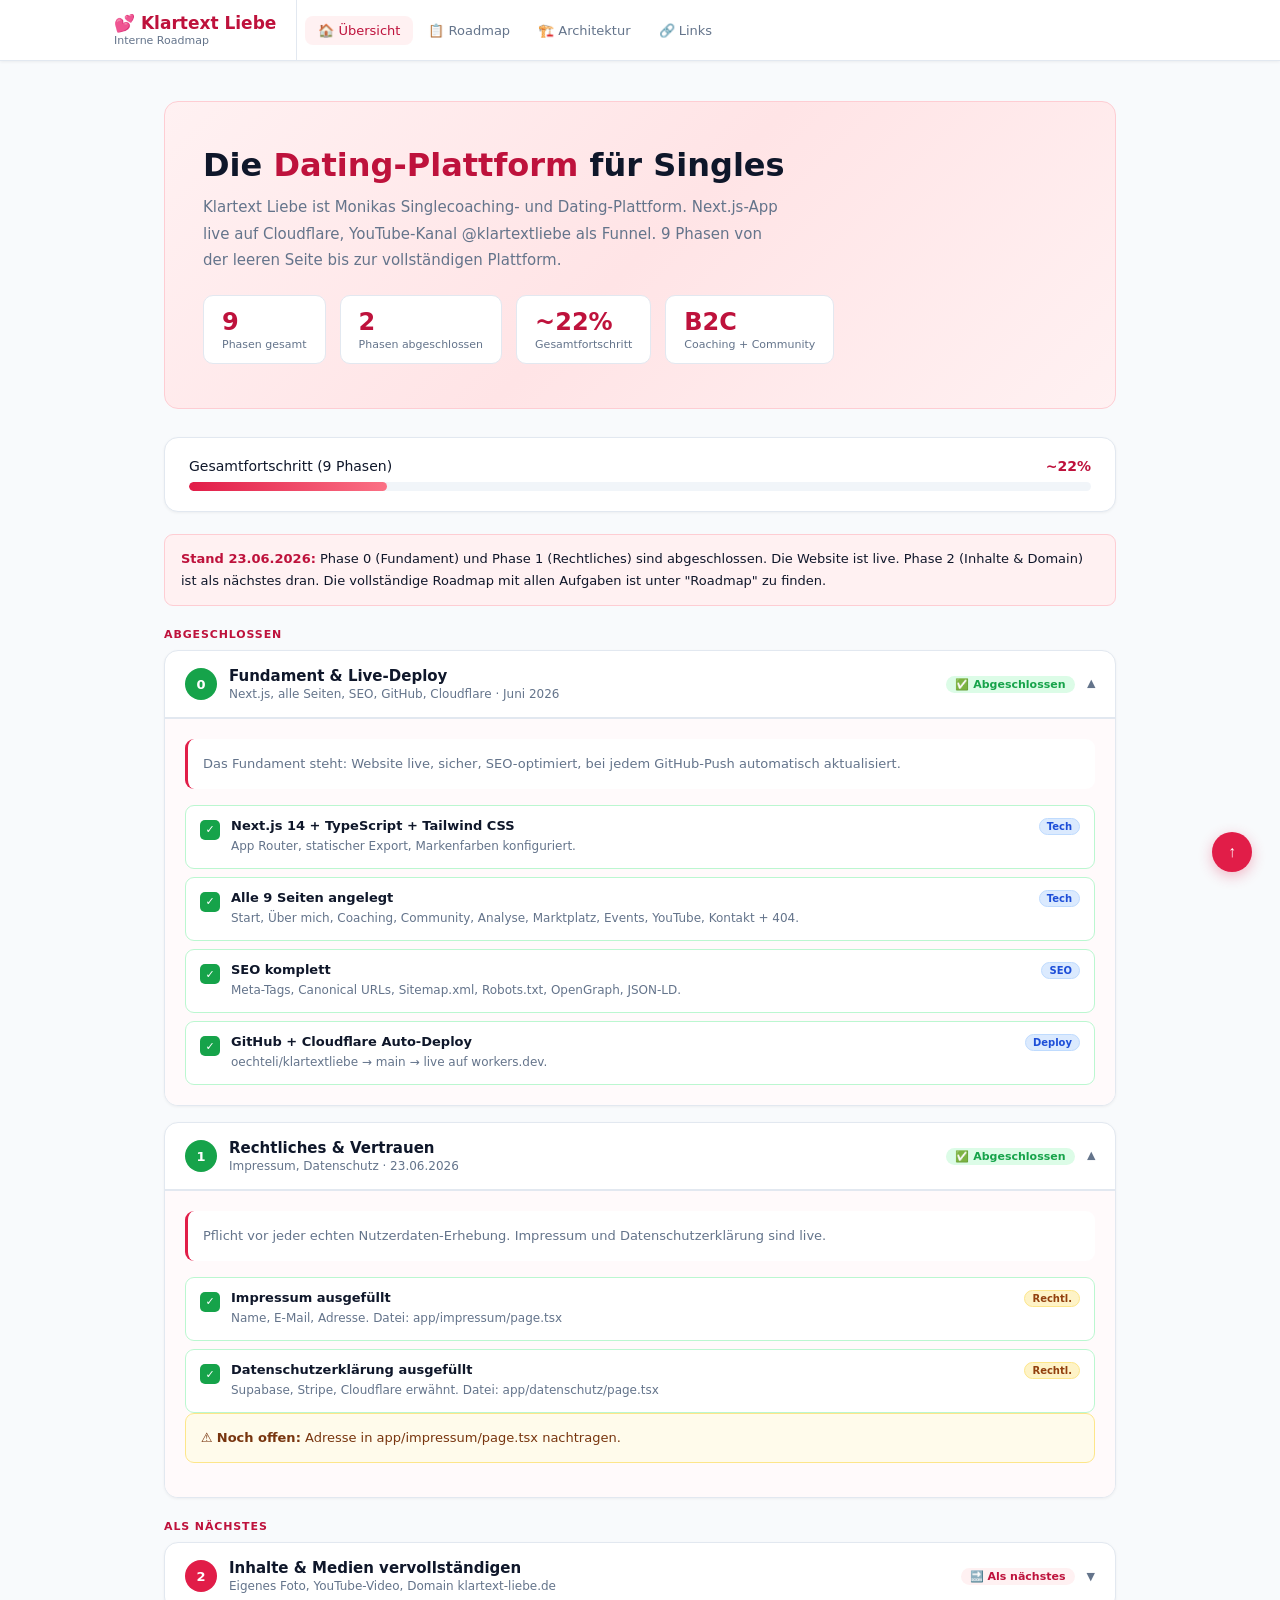
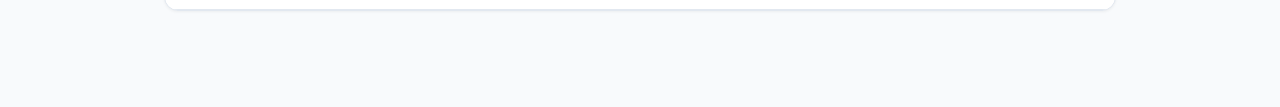
==== commit d3cd04ed: "design: weißes Single-Page-Design mit Menü für Klartext-Roadmap" ====
--- a/index.html
+++ b/index.html
@@ -1,137 +1,341 @@
 <!DOCTYPE html>
 <html lang="de">
 <head>
-  <meta charset="UTF-8" />
-  <meta name="viewport" content="width=device-width, initial-scale=1.0" />
-  <title>Dashboard – Klartext Liebe Intern</title>
-  <link rel="stylesheet" href="style.css" />
+<meta charset="UTF-8">
+<meta name="viewport" content="width=device-width, initial-scale=1.0">
+<title>Klartext Liebe – Interne Roadmap</title>
+<style>
+  :root { --bg:#f8fafc;--card:#fff;--border:#e2e8f0;--rose:#e11d48;--rose-d:#be123c;--violet:#7c3aed;--green:#16a34a;--amber:#d97706;--text:#0f172a;--soft:#64748b;--radius:14px; }
+  *{box-sizing:border-box;margin:0;padding:0;}
+  body{background:var(--bg);color:var(--text);font-family:'Segoe UI',system-ui,sans-serif;min-height:100vh;}
+  nav{background:rgba(255,255,255,.97);border-bottom:1px solid var(--border);position:sticky;top:0;z-index:100;box-shadow:0 1px 3px rgba(0,0,0,.06);}
+  .nav-inner{max-width:1100px;margin:0 auto;padding:0 24px;display:flex;align-items:center;}
+  .nav-logo{font-weight:800;font-size:17px;color:var(--rose-d);padding:12px 20px 12px 0;border-right:1px solid var(--border);margin-right:8px;line-height:1.3;white-space:nowrap;}
+  .nav-logo span{color:var(--soft);font-weight:400;font-size:11px;display:block;}
+  .nav-links{display:flex;gap:2px;flex-wrap:wrap;padding:8px 0;}
+  .nav-links a{color:var(--soft);text-decoration:none;padding:7px 13px;border-radius:8px;font-size:13px;font-weight:500;transition:all .15s;cursor:pointer;white-space:nowrap;}
+  .nav-links a:hover,.nav-links a.active{background:#fff1f2;color:var(--rose-d);}
+  .page{display:none;max-width:1000px;margin:0 auto;padding:40px 24px 80px;}
+  .page.active{display:block;}
+  .hero{background:linear-gradient(135deg,#fff1f2 0%,#ffe4e6 50%,#fff1f2 100%);border-radius:var(--radius);padding:44px 38px;margin-bottom:28px;border:1px solid #fecdd3;}
+  .hero h1{font-size:32px;font-weight:800;margin-bottom:10px;}.hero h1 span{color:var(--rose-d);}
+  .hero p{color:var(--soft);font-size:15px;line-height:1.75;max-width:580px;}
+  .hero-stats{display:flex;gap:14px;margin-top:22px;flex-wrap:wrap;}
+  .stat{background:#fff;border-radius:10px;padding:12px 18px;border:1px solid var(--border);}
+  .stat-n{font-size:24px;font-weight:800;color:var(--rose-d);}
+  .stat-l{font-size:11px;color:var(--soft);margin-top:2px;}
+  .progress-section{background:var(--card);border-radius:var(--radius);padding:20px 24px;border:1px solid var(--border);margin-bottom:22px;box-shadow:0 1px 3px rgba(0,0,0,.05);}
+  .progress-label{display:flex;justify-content:space-between;margin-bottom:8px;font-size:14px;font-weight:500;}
+  .progress-bar{background:#f1f5f9;border-radius:999px;height:9px;overflow:hidden;}
+  .progress-fill{height:100%;border-radius:999px;background:linear-gradient(90deg,var(--rose),#fb7185);}
+  .phase-card{background:var(--card);border-radius:var(--radius);border:1px solid var(--border);margin-bottom:16px;box-shadow:0 1px 3px rgba(0,0,0,.05);overflow:hidden;}
+  .phase-head{display:flex;align-items:center;gap:12px;padding:16px 20px;border-bottom:1px solid var(--border);cursor:pointer;user-select:none;}
+  .phase-num{width:32px;height:32px;border-radius:50%;display:grid;place-items:center;font-weight:800;font-size:13px;flex-shrink:0;}
+  .phase-num.done{background:var(--green);color:#fff;}.phase-num.next{background:var(--rose);color:#fff;}.phase-num.plan{background:#e2e8f0;color:var(--soft);}.phase-num.later{background:#ede9fe;color:var(--violet);}
+  .phase-title-wrap{flex:1;}.phase-title-wrap h3{font-size:15px;font-weight:700;}.phase-title-wrap p{color:var(--soft);font-size:12px;margin-top:2px;}
+  .phase-badge{font-size:11px;font-weight:700;padding:2px 9px;border-radius:999px;}
+  .badge-done{background:#dcfce7;color:var(--green);}.badge-next{background:#fff1f2;color:var(--rose-d);}.badge-plan{background:#f1f5f9;color:var(--soft);}.badge-later{background:#ede9fe;color:var(--violet);}
+  .phase-arrow{color:var(--soft);transition:transform .2s;font-size:11px;}
+  .phase-card.open .phase-arrow{transform:rotate(180deg);}
+  .phase-body{padding:20px;display:none;background:#fffafb;border-top:1px solid var(--border);}
+  .phase-card.open .phase-body{display:block;}
+  .phase-why{color:var(--soft);font-size:13px;line-height:1.8;margin-bottom:16px;background:#fff;padding:13px 15px;border-radius:9px;border-left:3px solid var(--rose);}
+  .checklist{display:flex;flex-direction:column;gap:8px;}
+  .check-item{display:flex;align-items:flex-start;gap:11px;padding:12px 14px;background:#fff;border-radius:9px;border:1px solid var(--border);}
+  .check-item.done-item{border-color:#bbf7d0;}
+  .check-box{width:20px;height:20px;border-radius:5px;flex-shrink:0;display:grid;place-items:center;margin-top:2px;}
+  .check-box.checked{background:var(--green);}.check-box.unchecked{background:#f1f5f9;border:2px solid #cbd5e1;}
+  .check-icon{font-size:11px;color:#fff;font-weight:700;}
+  .check-text{flex:1;}.check-text strong{font-size:13px;font-weight:600;display:block;margin-bottom:2px;}.check-text span{font-size:12px;color:var(--soft);line-height:1.6;}
+  .check-tag{font-size:10px;padding:2px 7px;border-radius:999px;margin-left:auto;align-self:flex-start;white-space:nowrap;font-weight:600;border:1px solid #e2e8f0;}
+  .tag-tech{background:#dbeafe;color:#1d4ed8;border-color:#bfdbfe;}.tag-legal{background:#fef3c7;color:#92400e;border-color:#fde68a;}.tag-stripe{background:#f0fdf4;color:var(--green);border-color:#bbf7d0;}
+  .tag-supa{background:#ede9fe;color:var(--violet);border-color:#ddd6fe;}.tag-content{background:#fce7f3;color:#9d174d;border-color:#fbcfe8;}.tag-ai{background:#f5f3ff;color:var(--violet);border-color:#ddd6fe;}
+  .warn-box{background:#fffbeb;border:1px solid #fde68a;border-radius:9px;padding:13px 15px;margin-bottom:14px;font-size:13px;line-height:1.7;color:#78350f;}
+  .page-header{margin-bottom:24px;}.page-header h2{font-size:24px;font-weight:800;margin-bottom:4px;}.page-header p{color:var(--soft);font-size:14px;line-height:1.7;}
+  .info-box{background:#fff1f2;border:1px solid #fecdd3;border-radius:9px;padding:13px 16px;margin-bottom:16px;font-size:13px;line-height:1.7;}
+  .info-box strong{color:var(--rose-d);}
+  .section-title{font-size:11px;font-weight:700;text-transform:uppercase;letter-spacing:.08em;color:var(--rose-d);margin:22px 0 9px;}
+  .arch-block{background:var(--card);border-radius:var(--radius);padding:20px;border:1px solid var(--border);margin-bottom:14px;box-shadow:0 1px 3px rgba(0,0,0,.05);}
+  .arch-block h3{font-size:14px;font-weight:700;margin-bottom:5px;}.arch-block p{color:var(--soft);font-size:13px;line-height:1.7;}
+  .arch-cols{display:grid;grid-template-columns:1fr 1fr;gap:12px;margin-top:12px;}
+  @media(max-width:600px){.arch-cols{grid-template-columns:1fr;}}
+  .arch-col{background:#f8fafc;border-radius:9px;padding:13px;border:1px solid var(--border);}
+  .arch-col h4{font-size:11px;font-weight:700;color:var(--rose-d);margin-bottom:7px;text-transform:uppercase;letter-spacing:.05em;}
+  .arch-col ul{list-style:none;display:flex;flex-direction:column;gap:4px;}
+  .arch-col ul li{font-size:12px;color:var(--soft);display:flex;gap:7px;}
+  .arch-col ul li::before{content:'›';color:var(--rose);font-weight:700;flex-shrink:0;}
+  .arch-cols-3{display:grid;grid-template-columns:1fr 1fr;gap:12px;margin-top:14px;}
+  .two-boxes{display:grid;grid-template-columns:1fr 1fr;gap:14px;margin-top:14px;}
+  @media(max-width:600px){.two-boxes{grid-template-columns:1fr;}}
+  .box-highlight{border:2px solid var(--rose);border-radius:12px;padding:16px;}
+  .box-highlight2{border:2px solid var(--violet);border-radius:12px;padding:16px;}
+  .box-highlight h4,.box-highlight2 h4{font-size:13px;font-weight:800;margin-bottom:4px;}
+  .box-highlight p,.box-highlight2 p{font-size:12px;color:var(--soft);line-height:1.6;}
+  .box-mono{font-family:monospace;font-size:11px;color:var(--violet);margin-top:8px;}
+  .link-table{background:var(--card);border-radius:var(--radius);border:1px solid var(--border);overflow:hidden;margin-bottom:14px;box-shadow:0 1px 3px rgba(0,0,0,.05);}
+  .link-row{display:flex;align-items:center;gap:10px;padding:12px 16px;border-bottom:1px solid #f1f5f9;}
+  .link-row:last-child{border-bottom:none;}
+  .link-dot{width:7px;height:7px;border-radius:50%;flex-shrink:0;}
+  .link-name{font-size:13px;font-weight:600;min-width:190px;}.link-url{font-family:monospace;font-size:11px;color:var(--rose-d);flex:1;}
+  .link-status{font-size:11px;padding:2px 7px;border-radius:999px;font-weight:600;}
+  .back-top{position:fixed;bottom:28px;right:28px;background:var(--rose);color:#fff;border:none;border-radius:50%;width:40px;height:40px;cursor:pointer;font-size:16px;display:grid;place-items:center;box-shadow:0 4px 14px rgba(225,29,72,.3);z-index:50;}
+</style>
 </head>
 <body>
-<script src="_nav.js"></script>
-
-<main class="page-main">
-  <div class="page-hero">
-    <h1>Dashboard</h1>
-    <p>Schnellübersicht · Stand: 23. Juni 2026</p>
-  </div>
-
-  <!-- Statistiken -->
-  <div class="stats">
-    <div class="stat"><div class="stat-num" style="color:#3FB9C7">1</div><div class="stat-label">Phase abgeschlossen</div></div>
-    <div class="stat"><div class="stat-num" style="color:#F0945A">2</div><div class="stat-label">Phasen aktiv</div></div>
-    <div class="stat"><div class="stat-num" style="color:#7C6BC4">6</div><div class="stat-label">Phasen geplant</div></div>
-    <div class="stat"><div class="stat-num" style="color:#3B82C4">15</div><div class="stat-label">Aufgaben erledigt</div></div>
-    <div class="stat"><div class="stat-num" style="color:#8E8AA8">24</div><div class="stat-label">Aufgaben offen</div></div>
-  </div>
-
-  <div style="display:grid;grid-template-columns:1fr 1fr;gap:20px">
-
-    <!-- Nächste Schritte -->
-    <div>
-      <div class="card">
-        <div class="card-head"><span>▶️</span><h2>Nächste konkrete Schritte</h2></div>
-        <div class="card-body">
-          <div class="next-steps">
-            <a class="next-step" href="roadmap.html#p1">
-              <div class="next-step-num">1</div>
-              <div class="next-step-body">
-                <div class="next-step-name">⚠️ Impressum & Datenschutz ausfüllen</div>
-                <div class="next-step-detail">Rechtlich dringend – vor echter Datenerhebung nötig</div>
-              </div>
-              <span style="color:var(--ink3)">→</span>
-            </a>
-            <a class="next-step" href="roadmap.html#p2">
-              <div class="next-step-num">2</div>
-              <div class="next-step-body">
-                <div class="next-step-name">📸 Profil-Foto & YouTube-Video einbetten</div>
-                <div class="next-step-detail">app/ueber-mich + app/youtube anpassen</div>
-              </div>
-              <span style="color:var(--ink3)">→</span>
-            </a>
-            <a class="next-step" href="roadmap.html#p2">
-              <div class="next-step-num">3</div>
-              <div class="next-step-body">
-                <div class="next-step-name">🌐 Domain klartext-liebe.de registrieren</div>
-                <div class="next-step-detail">Bei Cloudflare kaufen → DNS → Build-Variable setzen</div>
-              </div>
-              <span style="color:var(--ink3)">→</span>
-            </a>
-            <a class="next-step" href="roadmap.html#p3">
-              <div class="next-step-num">4</div>
-              <div class="next-step-body">
-                <div class="next-step-name">💳 Stripe-Konto eröffnen</div>
-                <div class="next-step-detail">Payment Links anlegen → Buttons aktivieren</div>
-              </div>
-              <span style="color:var(--ink3)">→</span>
-            </a>
-          </div>
-        </div>
-      </div>
-    </div>
-
-    <!-- Letztes Übergabeprotokoll -->
-    <div>
-      <div class="card">
-        <div class="card-head">
-          <span>📋</span><h2>Letztes Übergabeprotokoll</h2>
-          <a href="uebergabe.html" style="font-size:.78rem;color:var(--blue);text-decoration:none;margin-left:auto">Alle →</a>
-        </div>
-        <div class="card-body" id="dash-uebergabe">
-          <div style="color:var(--ink3);font-size:.85rem;text-align:center;padding:20px 0">
-            <div style="font-size:1.5rem;margin-bottom:8px">📋</div>
-            Wird geladen…
-          </div>
-        </div>
-      </div>
-
-      <!-- Live-URLs -->
-      <div class="card">
-        <div class="card-head"><span>🌐</span><h2>Live-URLs</h2></div>
-        <div class="card-body">
-          <table class="info-table">
-            <tr><td>Kunden-Website</td><td><a href="https://klartextliebe.monika-oechtering.workers.dev" target="_blank">klartextliebe.monika-oechtering.workers.dev</a></td></tr>
-            <tr><td>Kunden-Portal (neu)</td><td><a href="https://klartextliebe-portal.pages.dev" target="_blank">klartextliebe-portal.pages.dev</a></td></tr>
-            <tr><td>Diese Seite</td><td><a href="https://klartext-roadmap.pages.dev" target="_blank">klartext-roadmap.pages.dev</a></td></tr>
-            <tr><td>GitHub (Kunden)</td><td><a href="https://github.com/oechteli/klartextliebe" target="_blank">oechteli/klartextliebe</a></td></tr>
-            <tr><td>GitHub (Roadmap)</td><td><a href="https://github.com/oechteli/klartext-roadmap" target="_blank">oechteli/klartext-roadmap</a></td></tr>
-          </table>
-        </div>
-      </div>
-    </div>
-
-  </div>
-</main>
-
+<nav>
+  <div class="nav-inner">
+    <div class="nav-logo">💕 Klartext Liebe<span>Interne Roadmap</span></div>
+    <div class="nav-links">
+      <a onclick="show('uebersicht')" class="active" id="nav-uebersicht">🏠 Übersicht</a>
+      <a onclick="show('roadmap')" id="nav-roadmap">📋 Roadmap</a>
+      <a onclick="show('architektur')" id="nav-architektur">🏗️ Architektur</a>
+      <a onclick="show('links')" id="nav-links">🔗 Links</a>
+    </div>
+  </div>
+</nav>
+
+<!-- ÜBERSICHT -->
+<div class="page active" id="page-uebersicht">
+  <div class="hero">
+    <h1>Die <span>Dating-Plattform</span> für Singles</h1>
+    <p>Klartext Liebe ist Monikas Singlecoaching- und Dating-Plattform. Next.js-App live auf Cloudflare, YouTube-Kanal @klartextliebe als Funnel. 9 Phasen von der leeren Seite bis zur vollständigen Plattform.</p>
+    <div class="hero-stats">
+      <div class="stat"><div class="stat-n">9</div><div class="stat-l">Phasen gesamt</div></div>
+      <div class="stat"><div class="stat-n">2</div><div class="stat-l">Phasen abgeschlossen</div></div>
+      <div class="stat"><div class="stat-n">~22%</div><div class="stat-l">Gesamtfortschritt</div></div>
+      <div class="stat"><div class="stat-n">B2C</div><div class="stat-l">Coaching + Community</div></div>
+    </div>
+  </div>
+  <div class="progress-section">
+    <div class="progress-label"><span>Gesamtfortschritt (9 Phasen)</span><span style="color:var(--rose-d);font-weight:700">~22%</span></div>
+    <div class="progress-bar"><div class="progress-fill" style="width:22%"></div></div>
+  </div>
+  <div class="info-box"><strong>Stand 23.06.2026:</strong> Phase 0 (Fundament) und Phase 1 (Rechtliches) sind abgeschlossen. Die Website ist live. Phase 2 (Inhalte & Domain) ist als nächstes dran. Die vollständige Roadmap mit allen Aufgaben ist unter "Roadmap" zu finden.</div>
+
+  <div class="section-title">Abgeschlossen</div>
+  <div class="phase-card open" onclick="togglePhase(this)">
+    <div class="phase-head">
+      <div class="phase-num done">0</div>
+      <div class="phase-title-wrap"><h3>Fundament & Live-Deploy</h3><p>Next.js, alle Seiten, SEO, GitHub, Cloudflare · Juni 2026</p></div>
+      <span class="phase-badge badge-done">✅ Abgeschlossen</span>
+      <span class="phase-arrow">▼</span>
+    </div>
+    <div class="phase-body">
+      <div class="phase-why">Das Fundament steht: Website live, sicher, SEO-optimiert, bei jedem GitHub-Push automatisch aktualisiert.</div>
+      <div class="checklist">
+        <div class="check-item done-item"><div class="check-box checked"><span class="check-icon">✓</span></div><div class="check-text"><strong>Next.js 14 + TypeScript + Tailwind CSS</strong><span>App Router, statischer Export, Markenfarben konfiguriert.</span></div><span class="check-tag tag-tech">Tech</span></div>
+        <div class="check-item done-item"><div class="check-box checked"><span class="check-icon">✓</span></div><div class="check-text"><strong>Alle 9 Seiten angelegt</strong><span>Start, Über mich, Coaching, Community, Analyse, Marktplatz, Events, YouTube, Kontakt + 404.</span></div><span class="check-tag tag-tech">Tech</span></div>
+        <div class="check-item done-item"><div class="check-box checked"><span class="check-icon">✓</span></div><div class="check-text"><strong>SEO komplett</strong><span>Meta-Tags, Canonical URLs, Sitemap.xml, Robots.txt, OpenGraph, JSON-LD.</span></div><span class="check-tag tag-tech">SEO</span></div>
+        <div class="check-item done-item"><div class="check-box checked"><span class="check-icon">✓</span></div><div class="check-text"><strong>GitHub + Cloudflare Auto-Deploy</strong><span>oechteli/klartextliebe → main → live auf workers.dev.</span></div><span class="check-tag tag-tech">Deploy</span></div>
+      </div>
+    </div>
+  </div>
+
+  <div class="phase-card open" onclick="togglePhase(this)">
+    <div class="phase-head">
+      <div class="phase-num done">1</div>
+      <div class="phase-title-wrap"><h3>Rechtliches & Vertrauen</h3><p>Impressum, Datenschutz · 23.06.2026</p></div>
+      <span class="phase-badge badge-done">✅ Abgeschlossen</span>
+      <span class="phase-arrow">▼</span>
+    </div>
+    <div class="phase-body">
+      <div class="phase-why">Pflicht vor jeder echten Nutzerdaten-Erhebung. Impressum und Datenschutzerklärung sind live.</div>
+      <div class="checklist">
+        <div class="check-item done-item"><div class="check-box checked"><span class="check-icon">✓</span></div><div class="check-text"><strong>Impressum ausgefüllt</strong><span>Name, E-Mail, Adresse. Datei: app/impressum/page.tsx</span></div><span class="check-tag tag-legal">Rechtl.</span></div>
+        <div class="check-item done-item"><div class="check-box checked"><span class="check-icon">✓</span></div><div class="check-text"><strong>Datenschutzerklärung ausgefüllt</strong><span>Supabase, Stripe, Cloudflare erwähnt. Datei: app/datenschutz/page.tsx</span></div><span class="check-tag tag-legal">Rechtl.</span></div>
+      </div>
+      <div class="warn-box">⚠️ <strong>Noch offen:</strong> Adresse in app/impressum/page.tsx nachtragen.</div>
+    </div>
+  </div>
+
+  <div class="section-title">Als nächstes</div>
+  <div class="phase-card" onclick="togglePhase(this)">
+    <div class="phase-head">
+      <div class="phase-num next">2</div>
+      <div class="phase-title-wrap"><h3>Inhalte & Medien vervollständigen</h3><p>Eigenes Foto, YouTube-Video, Domain klartext-liebe.de</p></div>
+      <span class="phase-badge badge-next">🔜 Als nächstes</span>
+      <span class="phase-arrow">▼</span>
+    </div>
+    <div class="phase-body">
+      <div class="phase-why">Vertrauen entsteht durch ein echtes Gesicht. Eine eigene Domain wirkt professioneller als workers.dev.</div>
+      <div class="checklist">
+        <div class="check-item"><div class="check-box unchecked"></div><div class="check-text"><strong>Profil-Foto hochladen</strong><span>Foto unter public/brand/ ablegen, in app/ueber-mich/page.tsx einbinden.</span></div><span class="check-tag tag-content">Inhalt</span></div>
+        <div class="check-item"><div class="check-box unchecked"></div><div class="check-text"><strong>YouTube-Video einbetten</strong><span>Erstes @klartextliebe-Video in app/youtube/page.tsx einbinden.</span></div><span class="check-tag tag-content">Inhalt</span></div>
+        <div class="check-item"><div class="check-box unchecked"></div><div class="check-text"><strong>Domain klartext-liebe.de verbinden</strong><span>Bei Cloudflare kaufen → DNS → NEXT_PUBLIC_SITE_URL als Build-Variable setzen.</span></div><span class="check-tag tag-tech">Domain</span></div>
+      </div>
+    </div>
+  </div>
+</div>
+
+<!-- ROADMAP -->
+<div class="page" id="page-roadmap">
+  <div class="page-header"><h2>📋 Vollständige Roadmap</h2><p>9 Phasen von der leeren Seite bis zur fertigen Plattform.</p></div>
+
+  <div class="phase-card open" onclick="togglePhase(this)">
+    <div class="phase-head"><div class="phase-num done">0</div><div class="phase-title-wrap"><h3>Fundament & Live-Deploy</h3><p>Juni 2026</p></div><span class="phase-badge badge-done">✅ Abgeschlossen</span><span class="phase-arrow">▼</span></div>
+    <div class="phase-body">
+      <div class="checklist">
+        <div class="check-item done-item"><div class="check-box checked"><span class="check-icon">✓</span></div><div class="check-text"><strong>Next.js 14 + TypeScript + Tailwind CSS</strong><span>App Router, statischer Export, Markenfarben konfiguriert.</span></div><span class="check-tag tag-tech">Tech</span></div>
+        <div class="check-item done-item"><div class="check-box checked"><span class="check-icon">✓</span></div><div class="check-text"><strong>Alle 9 Seiten angelegt</strong><span>Start, Über mich, Coaching, Community, Analyse, Marktplatz, Events, YouTube, Kontakt + 404.</span></div><span class="check-tag tag-tech">Tech</span></div>
+        <div class="check-item done-item"><div class="check-box checked"><span class="check-icon">✓</span></div><div class="check-text"><strong>SEO komplett</strong><span>Meta-Tags, Canonical URLs, Sitemap.xml, Robots.txt, OpenGraph-Bilder, JSON-LD.</span></div><span class="check-tag tag-tech">SEO</span></div>
+        <div class="check-item done-item"><div class="check-box checked"><span class="check-icon">✓</span></div><div class="check-text"><strong>Branding & Favicon</strong><span>Herz-Logo im Gradient, Web-App-Manifest, Theme-Color.</span></div><span class="check-tag tag-tech">Design</span></div>
+        <div class="check-item done-item"><div class="check-box checked"><span class="check-icon">✓</span></div><div class="check-text"><strong>Accessibility & Security-Header</strong><span>Skip-Link, HSTS, X-Frame-Options, CSP, Referrer-Policy.</span></div><span class="check-tag tag-tech">A11y</span></div>
+        <div class="check-item done-item"><div class="check-box checked"><span class="check-icon">✓</span></div><div class="check-text"><strong>GitHub + Cloudflare Auto-Deploy</strong><span>oechteli/klartextliebe → main → automatisch live auf workers.dev.</span></div><span class="check-tag tag-tech">Deploy</span></div>
+      </div>
+    </div>
+  </div>
+
+  <div class="phase-card open" onclick="togglePhase(this)">
+    <div class="phase-head"><div class="phase-num done">1</div><div class="phase-title-wrap"><h3>Rechtliches & Vertrauen</h3><p>23.06.2026</p></div><span class="phase-badge badge-done">✅ Abgeschlossen</span><span class="phase-arrow">▼</span></div>
+    <div class="phase-body">
+      <div class="phase-why">Sobald echte E-Mail-Adressen gesammelt werden, ist ein vollständiges Impressum und eine DSGVO-konforme Datenschutzerklärung Pflicht.</div>
+      <div class="checklist">
+        <div class="check-item done-item"><div class="check-box checked"><span class="check-icon">✓</span></div><div class="check-text"><strong>Impressum ausgefüllt</strong><span>Name, Adresse, E-Mail — app/impressum/page.tsx</span></div><span class="check-tag tag-legal">Rechtl.</span></div>
+        <div class="check-item done-item"><div class="check-box checked"><span class="check-icon">✓</span></div><div class="check-text"><strong>Datenschutzerklärung ausgefüllt</strong><span>Supabase, Stripe, Cloudflare erwähnt — app/datenschutz/page.tsx</span></div><span class="check-tag tag-legal">Rechtl.</span></div>
+      </div>
+      <div class="warn-box">⚠️ Adresse in app/impressum/page.tsx noch nachtragen.</div>
+    </div>
+  </div>
+
+  <div class="phase-card" onclick="togglePhase(this)">
+    <div class="phase-head"><div class="phase-num next">2</div><div class="phase-title-wrap"><h3>Inhalte & Medien</h3><p>Parallel möglich — Foto, YouTube-Video, eigene Domain</p></div><span class="phase-badge badge-next">🔜 Als nächstes</span><span class="phase-arrow">▼</span></div>
+    <div class="phase-body">
+      <div class="phase-why">Vertrauen entsteht durch ein echtes Gesicht. Eine eigene Domain (klartext-liebe.de) wirkt professioneller als workers.dev.</div>
+      <div class="checklist">
+        <div class="check-item"><div class="check-box unchecked"></div><div class="check-text"><strong>Profil-Foto hochladen</strong><span>Foto unter public/brand/ ablegen, in app/ueber-mich/page.tsx einbinden.</span></div><span class="check-tag tag-content">Inhalt</span></div>
+        <div class="check-item"><div class="check-box unchecked"></div><div class="check-text"><strong>YouTube-Video einbetten</strong><span>Erstes @klartextliebe-Video in app/youtube/page.tsx einbinden.</span></div><span class="check-tag tag-content">Inhalt</span></div>
+        <div class="check-item"><div class="check-box unchecked"></div><div class="check-text"><strong>Domain klartext-liebe.de verbinden</strong><span>Bei Cloudflare kaufen → DNS → NEXT_PUBLIC_SITE_URL als Build-Variable setzen.</span></div><span class="check-tag tag-tech">Domain</span></div>
+      </div>
+    </div>
+  </div>
+
+  <div class="phase-card" onclick="togglePhase(this)">
+    <div class="phase-head"><div class="phase-num plan">3</div><div class="phase-title-wrap"><h3>Erste Einnahmen – Stripe</h3><p>Coaching-Pakete kaufbar machen — ohne eigenes Backend</p></div><span class="phase-badge badge-plan">📋 Geplant</span><span class="phase-arrow">▼</span></div>
+    <div class="phase-body">
+      <div class="phase-why">Stripe Payment Links funktionieren ohne eigenen Server. Monika erstellt in Stripe einen Link, der wird eingetragen — Buttons sofort kaufbar.</div>
+      <div class="checklist">
+        <div class="check-item"><div class="check-box unchecked"></div><div class="check-text"><strong>Stripe-Konto eröffnen & verifizieren</strong><span>stripe.com → Konto für Monika Oechtering, Bankverbindung hinterlegen.</span></div><span class="check-tag tag-stripe">Stripe</span></div>
+        <div class="check-item"><div class="check-box unchecked"></div><div class="check-text"><strong>Payment Links für Coaching-Pakete anlegen</strong><span>z.B. "Erstgespräch 60 min", "3-Monats-Begleitung" — je ein Stripe Payment Link.</span></div><span class="check-tag tag-stripe">Stripe</span></div>
+        <div class="check-item"><div class="check-box unchecked"></div><div class="check-text"><strong>Links in lib/stripe-links.ts eintragen</strong><span>Platzhalter ersetzen → Buttons zeigen echten Kauflink.</span></div><span class="check-tag tag-stripe">Stripe</span></div>
+        <div class="check-item"><div class="check-box unchecked"></div><div class="check-text"><strong>"Bald buchbar"-Hinweis entfernen</strong><span>Platzhalter-Buttons durch echte Kauf-Buttons ersetzen.</span></div><span class="check-tag tag-stripe">Stripe</span></div>
+      </div>
+    </div>
+  </div>
+
+  <div class="phase-card" onclick="togglePhase(this)">
+    <div class="phase-head"><div class="phase-num plan">4</div><div class="phase-title-wrap"><h3>Datenbank – Supabase</h3><p>Waitlist und Kontaktformular speichern echte Daten</p></div><span class="phase-badge badge-plan">📋 Geplant</span><span class="phase-arrow">▼</span></div>
+    <div class="phase-body">
+      <div class="phase-why">Formulare simulieren aktuell nur das Absenden. Mit Supabase landen Anfragen wirklich in einer Datenbank, die Monika einsehen kann.</div>
+      <div class="checklist">
+        <div class="check-item"><div class="check-box unchecked"></div><div class="check-text"><strong>Supabase-Projekt erstellen</strong><span>supabase.com → neues Projekt, Region EU-West (DSGVO).</span></div><span class="check-tag tag-supa">Supabase</span></div>
+        <div class="check-item"><div class="check-box unchecked"></div><div class="check-text"><strong>Umgebungsvariablen setzen</strong><span>.env.local: NEXT_PUBLIC_SUPABASE_URL und NEXT_PUBLIC_SUPABASE_ANON_KEY.</span></div><span class="check-tag tag-supa">Supabase</span></div>
+        <div class="check-item"><div class="check-box unchecked"></div><div class="check-text"><strong>Datenbankschema einrichten</strong><span>Migration supabase/migrations/0001_init.sql ausführen.</span></div><span class="check-tag tag-supa">Supabase</span></div>
+        <div class="check-item"><div class="check-box unchecked"></div><div class="check-text"><strong>Waitlist & Kontaktformular aktivieren</strong><span>Mock-Insert durch echten Supabase-Insert ersetzen.</span></div><span class="check-tag tag-supa">Supabase</span></div>
+        <div class="check-item"><div class="check-box unchecked"></div><div class="check-text"><strong>Build-Variablen in Cloudflare setzen</strong><span>Workers → Einstellungen → Umgebungsvariablen.</span></div><span class="check-tag tag-tech">Deploy</span></div>
+      </div>
+    </div>
+  </div>
+
+  <div class="phase-card" onclick="togglePhase(this)">
+    <div class="phase-head"><div class="phase-num plan">5</div><div class="phase-title-wrap"><h3>Login & Kunden-Dashboard</h3><p>Kunden können sich einloggen und gebuchte Pakete sehen</p></div><span class="phase-badge badge-plan">📋 Geplant</span><span class="phase-arrow">▼</span></div>
+    <div class="phase-body">
+      <div class="phase-why">Nach dem Kauf bekommen Kunden Zugang zum persönlichen Bereich: Buchungen, Unterlagen, Analyse-Ergebnisse und Community-Zugang.</div>
+      <div class="checklist">
+        <div class="check-item"><div class="check-box unchecked"></div><div class="check-text"><strong>Supabase Auth einrichten</strong><span>E-Mail/Passwort-Login, Magic Link, E-Mail-Bestätigung.</span></div><span class="check-tag tag-supa">Supabase</span></div>
+        <div class="check-item"><div class="check-box unchecked"></div><div class="check-text"><strong>Login / Registrierung</strong><span>Neue Seite app/login/page.tsx.</span></div><span class="check-tag tag-tech">Frontend</span></div>
+        <div class="check-item"><div class="check-box unchecked"></div><div class="check-text"><strong>Kunden-Dashboard</strong><span>app/dashboard/page.tsx: gebuchte Pakete, Fortschritt, Downloads, Analyse.</span></div><span class="check-tag tag-tech">Frontend</span></div>
+        <div class="check-item"><div class="check-box unchecked"></div><div class="check-text"><strong>Stripe Webhook → Supabase</strong><span>Nach Zahlung automatisch Zugang freischalten.</span></div><span class="check-tag tag-stripe">Stripe</span></div>
+      </div>
+    </div>
+  </div>
+
+  <div class="phase-card" onclick="togglePhase(this)">
+    <div class="phase-head"><div class="phase-num later">6</div><div class="phase-title-wrap"><h3>Community-Bereich</h3><p>Geschlossener Raum für Mitglieder</p></div><span class="phase-badge badge-later">⏳ Später</span><span class="phase-arrow">▼</span></div>
+    <div class="phase-body">
+      <div class="phase-why">Die Community ist das Herzstück — Singles, die gemeinsam wachsen, moderiert von Monika. Nur für zahlende Mitglieder.</div>
+      <div class="checklist">
+        <div class="check-item"><div class="check-box unchecked"></div><div class="check-text"><strong>Geschützter Bereich mit Auth-Guard</strong><span>Nur eingeloggte & bezahlte Nutzer sehen die Community.</span></div><span class="check-tag tag-tech">Frontend</span></div>
+        <div class="check-item"><div class="check-box unchecked"></div><div class="check-text"><strong>Beiträge & Kommentare</strong><span>Einfaches Forum in Supabase.</span></div><span class="check-tag tag-tech">Feature</span></div>
+        <div class="check-item"><div class="check-box unchecked"></div><div class="check-text"><strong>Moderations-Tools für Monika</strong><span>Admin-Ansicht: Beiträge genehmigen, Nutzer verwalten.</span></div><span class="check-tag tag-tech">Feature</span></div>
+      </div>
+    </div>
+  </div>
+
+  <div class="phase-card" onclick="togglePhase(this)">
+    <div class="phase-head"><div class="phase-num later">7</div><div class="phase-title-wrap"><h3>KI-Persönlichkeitsanalyse</h3><p>Claude AI wertet den Fragebogen aus — echte Tiefe statt Mock</p></div><span class="phase-badge badge-later">⏳ Später</span><span class="phase-arrow">▼</span></div>
+    <div class="phase-body">
+      <div class="phase-why">Aktuell gibt lib/analyze-profile.ts regelbasierte Ergebnisse. Mit Claude API werden Antworten tiefgehend interpretiert und ein persönliches Profil erstellt.</div>
+      <div class="checklist">
+        <div class="check-item"><div class="check-box unchecked"></div><div class="check-text"><strong>Anthropic API-Key einrichten</strong><span>API-Key als Umgebungsvariable in Cloudflare + .env.local.</span></div><span class="check-tag tag-ai">KI</span></div>
+        <div class="check-item"><div class="check-box unchecked"></div><div class="check-text"><strong>Cloudflare Worker als KI-Endpunkt</strong><span>Worker empfängt Fragebogen, ruft Claude API auf, gibt Analyse zurück.</span></div><span class="check-tag tag-ai">KI</span></div>
+        <div class="check-item"><div class="check-box unchecked"></div><div class="check-text"><strong>Analyse-Ergebnisse in Supabase speichern</strong><span>Im Dashboard sichtbar, für Matching nutzbar.</span></div><span class="check-tag tag-ai">KI</span></div>
+      </div>
+    </div>
+  </div>
+
+  <div class="phase-card" onclick="togglePhase(this)">
+    <div class="phase-head"><div class="phase-num later">8</div><div class="phase-title-wrap"><h3>Matching & Marktplatz</h3><p>Kuratierte Partnervorschläge — das eigentliche Herzstück</p></div><span class="phase-badge badge-later">⏳ Später</span><span class="phase-arrow">▼</span></div>
+    <div class="phase-body">
+      <div class="phase-why">Kein Algorithmus, sondern Monika kuratiert persönlich, wer zu wem passt. Die Plattform unterstützt dabei mit Profilen und Werkzeugen.</div>
+      <div class="checklist">
+        <div class="check-item"><div class="check-box unchecked"></div><div class="check-text"><strong>Profil-Erstellung für Mitglieder</strong><span>Fotos, Werte, Wünsche, Persönlichkeitsanalyse-Ergebnis.</span></div><span class="check-tag tag-tech">Feature</span></div>
+        <div class="check-item"><div class="check-box unchecked"></div><div class="check-text"><strong>Admin-Freigabe-Workflow</strong><span>Monika prüft jedes Profil vor Sichtbarkeit.</span></div><span class="check-tag tag-tech">Feature</span></div>
+        <div class="check-item"><div class="check-box unchecked"></div><div class="check-text"><strong>Kuratierte Vorschläge</strong><span>Monika wählt Matches aus und schickt Vorschläge per Dashboard-Nachricht.</span></div><span class="check-tag tag-tech">Feature</span></div>
+      </div>
+    </div>
+  </div>
+</div>
+
+<!-- ARCHITEKTUR -->
+<div class="page" id="page-architektur">
+  <div class="page-header"><h2>🏗️ Architektur</h2></div>
+  <div class="section-title">Zwei Cloudflare-Projekte</div>
+  <div class="two-boxes">
+    <div class="box-highlight"><h4>🔒 Interne Verwaltung</h4><p>Geschützt mit Cloudflare Access (nur für Monika, Peter, Lilli)</p><div class="box-mono">klartext-roadmap.pages.dev</div><div style="font-size:11px;color:var(--soft);margin-top:6px">GitHub: oechteli/klartext-roadmap<br>Lokal: C:\Users\mail\klartext-roadmap</div></div>
+    <div class="box-highlight2"><h4>🌐 Kunden-Website & Portal</h4><p>Öffentlich — für Interessenten und Kunden</p><div class="box-mono">klartextliebe.monika-oechtering.workers.dev</div><div style="font-size:11px;color:var(--soft);margin-top:6px">GitHub: oechteli/klartextliebe<br>Lokal: C:\Users\mail\klartext-liebe</div></div>
+  </div>
+  <div class="section-title">Tech-Bausteine</div>
+  <div class="arch-block"><h3>⚛️ Next.js 14 (App Router)</h3><p>Grundgerüst der Website. Statischer Export. Baut alle Seiten, verwaltet URLs, optimiert Ladezeiten. TypeScript + Tailwind CSS.</p></div>
+  <div class="arch-block"><h3>☁️ Cloudflare Workers / Pages</h3><p>Hosting und Auto-Deploy. Fertige Website wird weltweit schnell ausgeliefert. Kostenlos bis zu sehr hohen Zugriffszahlen.</p></div>
+  <div class="arch-block"><h3>🗄️ Supabase (geplant, Phase 4)</h3><p>PostgreSQL-Datenbank als Service. Auth (E-Mail/Passwort + Magic Link), Datenspeicherung für Waitlist, Kontaktanfragen, Nutzerprofile, Community.</p></div>
+  <div class="arch-block"><h3>💳 Stripe (geplant, Phase 3)</h3><p>Zahlungen für Coaching-Pakete. Payment Links funktionieren ohne eigenes Backend. Webhook → Supabase für automatische Freischaltung.</p></div>
+  <div class="arch-block"><h3>🤖 Claude AI (geplant, Phase 7)</h3><p>Anthropic Claude für die KI-Persönlichkeitsanalyse. Fragebogen-Antworten werden tiefgehend interpretiert und als persönliches Profil gespeichert.</p></div>
+  <div class="section-title">Tech-Stack</div>
+  <div class="arch-cols">
+    <div class="arch-col"><h4>Frontend</h4><ul><li>Next.js 14 (App Router)</li><li>TypeScript + Tailwind CSS</li><li>Cloudflare Workers</li></ul></div>
+    <div class="arch-col"><h4>Backend / Services</h4><ul><li>Supabase (Auth + DB) → Phase 4</li><li>Stripe (Payments) → Phase 3</li><li>Claude API (KI) → Phase 7</li></ul></div>
+  </div>
+</div>
+
+<!-- LINKS -->
+<div class="page" id="page-links">
+  <div class="page-header"><h2>🔗 Alle Links</h2></div>
+  <div class="section-title">Webseiten (live)</div>
+  <div class="link-table">
+    <div class="link-row"><div class="link-dot" style="background:var(--green)"></div><div class="link-name">Kunden-Website</div><div class="link-url">klartextliebe.monika-oechtering.workers.dev</div><span class="link-status badge-done" style="background:#dcfce7;color:var(--green)">Live</span></div>
+    <div class="link-row"><div class="link-dot" style="background:var(--green)"></div><div class="link-name">Roadmap (intern)</div><div class="link-url">klartext-roadmap.pages.dev</div><span class="link-status badge-done" style="background:#dcfce7;color:var(--green)">Live</span></div>
+    <div class="link-row"><div class="link-dot" style="background:#cbd5e1"></div><div class="link-name">Domain</div><div class="link-url">klartext-liebe.de</div><span class="link-status badge-plan" style="background:#f1f5f9;color:var(--soft)">Phase 2</span></div>
+  </div>
+  <div class="section-title">GitHub</div>
+  <div class="link-table">
+    <div class="link-row"><div class="link-dot" style="background:var(--green)"></div><div class="link-name">Kunden-Website</div><div class="link-url">github.com/oechteli/klartextliebe</div><span class="link-status badge-done" style="background:#dcfce7;color:var(--green)">Aktiv</span></div>
+    <div class="link-row"><div class="link-dot" style="background:var(--green)"></div><div class="link-name">Roadmap</div><div class="link-url">github.com/oechteli/klartext-roadmap</div><span class="link-status badge-done" style="background:#dcfce7;color:var(--green)">Aktiv</span></div>
+  </div>
+  <div class="section-title">Lokale Pfade</div>
+  <div class="link-table">
+    <div class="link-row"><div class="link-dot" style="background:var(--rose)"></div><div class="link-name">Kunden-Website (Next.js)</div><div class="link-url">C:\Users\mail\klartext-liebe</div></div>
+    <div class="link-row"><div class="link-dot" style="background:var(--rose)"></div><div class="link-name">Roadmap (diese Seite)</div><div class="link-url">C:\Users\mail\klartext-roadmap</div></div>
+  </div>
+  <div class="section-title">YouTube</div>
+  <div class="link-table">
+    <div class="link-row"><div class="link-dot" style="background:#ef4444"></div><div class="link-name">YouTube-Kanal</div><div class="link-url">@klartextliebe</div><span class="link-status" style="background:#fee2e2;color:#b91c1c;font-size:11px;padding:2px 7px;border-radius:999px;font-weight:600">Aufbauen</span></div>
+  </div>
+</div>
+
+<button class="back-top" onclick="window.scrollTo({top:0,behavior:'smooth'})">↑</button>
 <script>
-async function loadLastUebergabe() {
-  const el = document.getElementById('dash-uebergabe');
-  try {
-    const r = await fetch('/api/uebergabe');
-    const data = await r.json();
-    const c = data.current || {};
-    if (!c.ts) {
-      el.innerHTML = `<div style="color:var(--ink3);font-size:.85rem;text-align:center;padding:16px 0">
-        <div style="font-size:1.3rem;margin-bottom:6px">📋</div>
-        Noch kein Protokoll gespeichert.<br>
-        <a href="uebergabe.html" style="color:var(--blue)">Jetzt erstellen →</a>
-      </div>`;
-      return;
-    }
-    el.innerHTML = `
-      <div style="font-size:.72rem;color:var(--violet);font-weight:800;margin-bottom:8px">📅 ${c.ts}</div>
-      ${c.stand    ? `<div style="font-size:.85rem;font-weight:600;margin-bottom:6px">🎯 ${c.stand}</div>` : ''}
-      ${c.gemacht  ? `<div style="font-size:.82rem;color:var(--ink2);margin-bottom:6px;white-space:pre-wrap">✅ ${c.gemacht}</div>` : ''}
-      ${c.naechste ? `<div style="font-size:.82rem;color:var(--ink2);white-space:pre-wrap">▶️ ${c.naechste}</div>` : ''}
-      <div style="margin-top:10px">
-        <a href="uebergabe.html" style="font-size:.78rem;color:var(--blue);text-decoration:none">Vollständig ansehen & aktualisieren →</a>
-      </div>`;
-  } catch {
-    el.innerHTML = `<div style="color:var(--ink3);font-size:.83rem;padding:12px 0">
-      Konnte nicht geladen werden. <a href="uebergabe.html" style="color:var(--blue)">Direkt öffnen →</a>
-    </div>`;
-  }
-}
-loadLastUebergabe();
+function show(id){document.querySelectorAll('.page').forEach(p=>p.classList.remove('active'));document.querySelectorAll('.nav-links a').forEach(a=>a.classList.remove('active'));document.getElementById('page-'+id).classList.add('active');const n=document.getElementById('nav-'+id);if(n)n.classList.add('active');window.scrollTo({top:0,behavior:'smooth'});}
+function togglePhase(card){card.classList.toggle('open');}
 </script>
 </body>
 </html>
